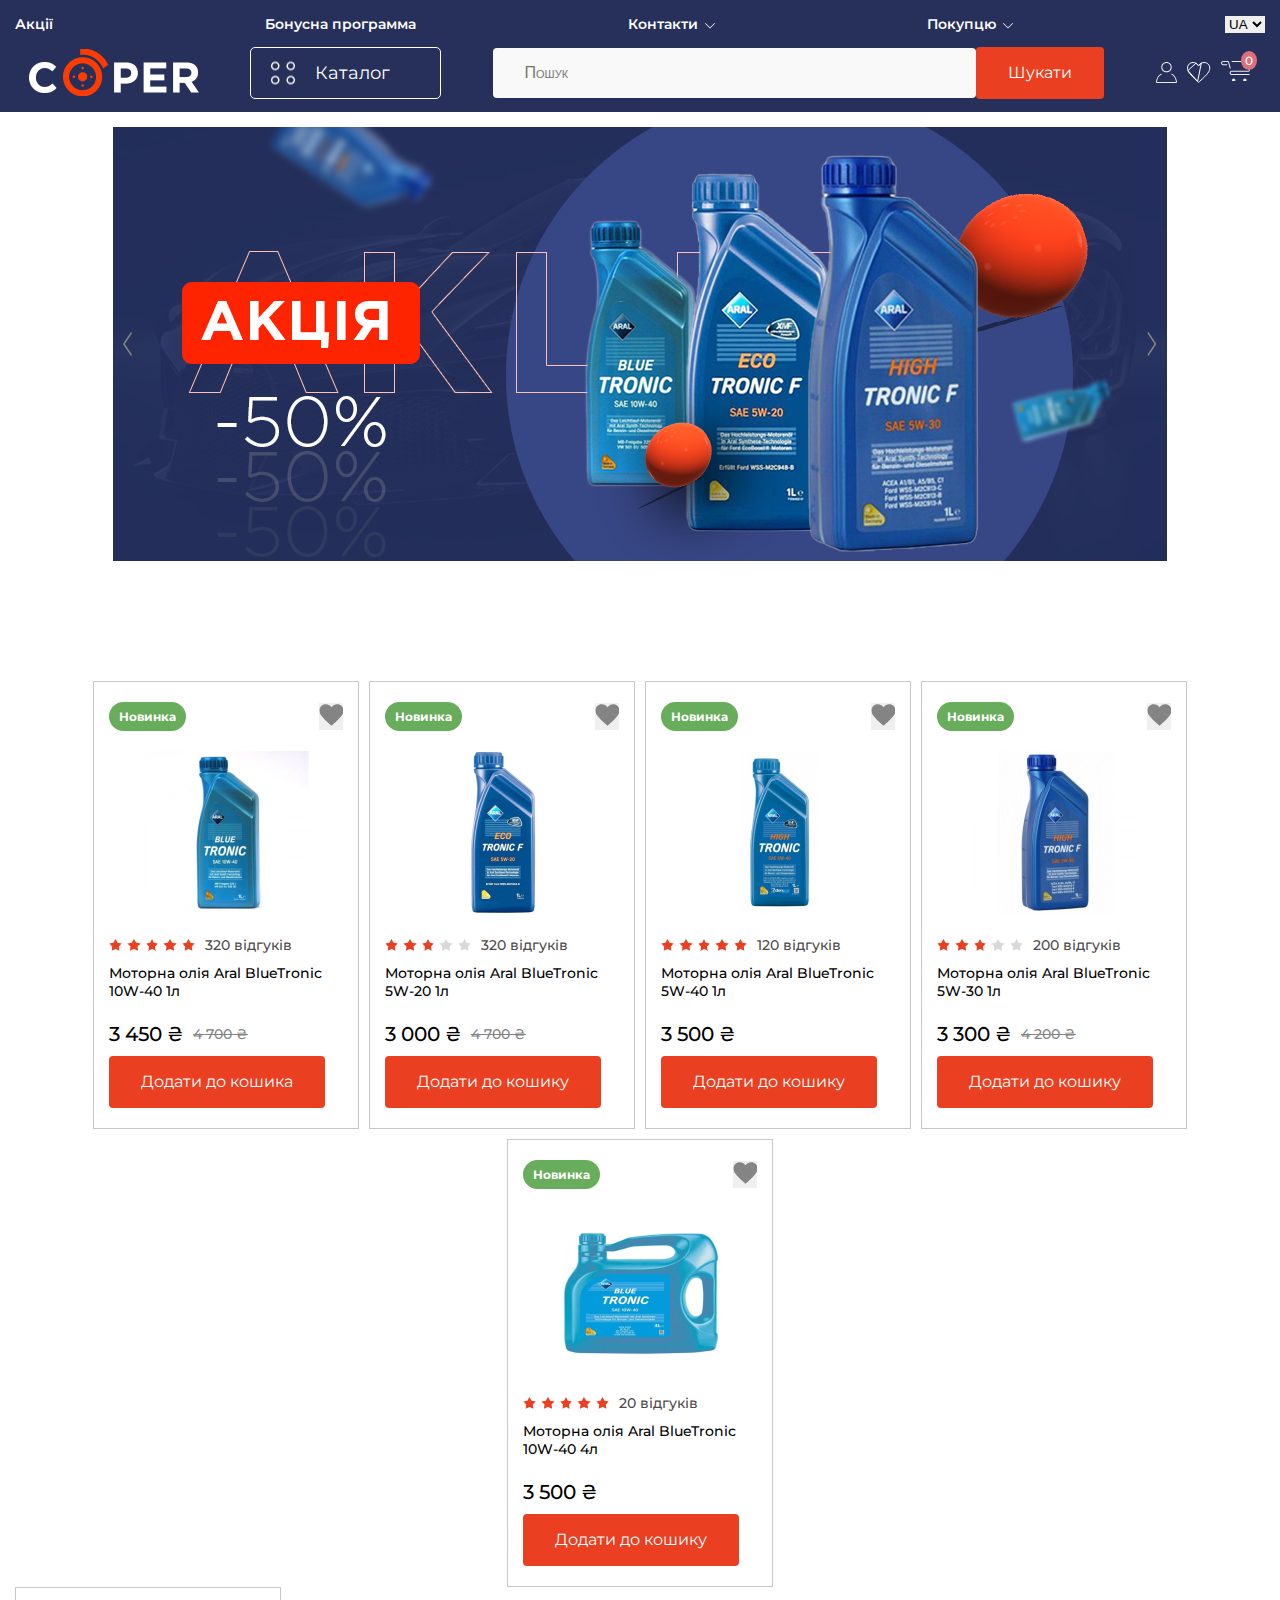
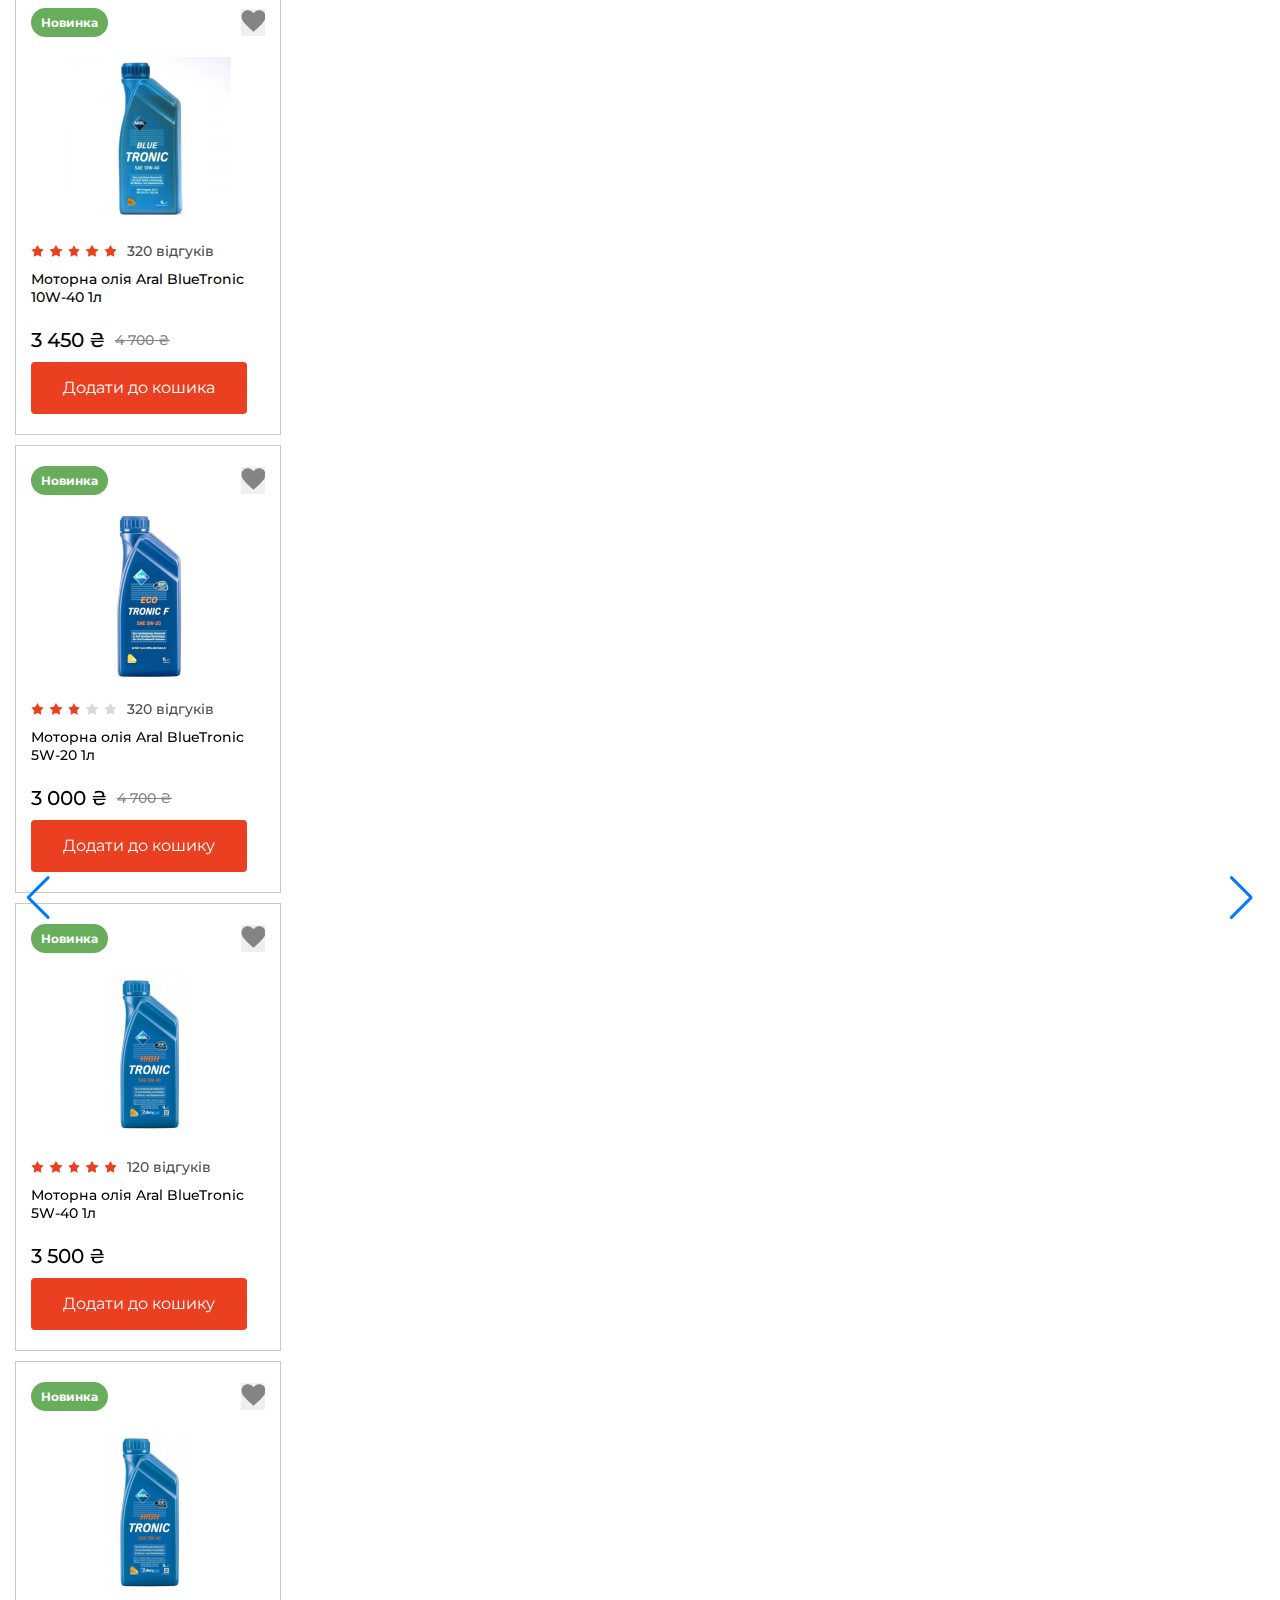
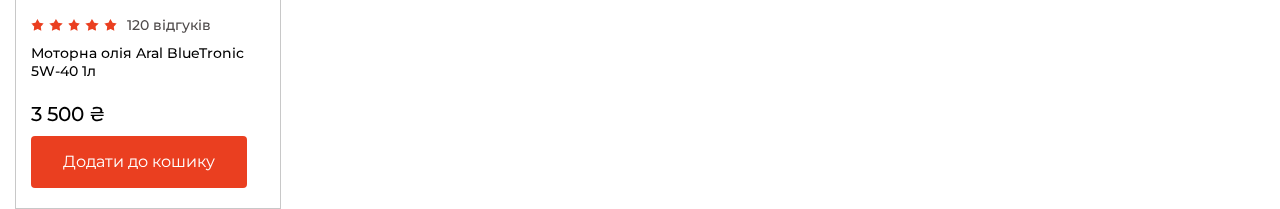
==== index.html @ 73dd70de "adding to LS" ====
<!DOCTYPE html>
<html lang="UA">
<head>
  <meta charset="UTF-8">
  <meta name="viewport" content="width=device-width, initial-scale=1.0">
  <link rel="preconnect" href="https://fonts.googleapis.com">
  <link rel="preconnect" href="https://fonts.gstatic.com" crossorigin>
  <link href="https://fonts.googleapis.com/css2?family=Montserrat:wght@400;500;600;700&display=swap" rel="stylesheet">
  <link rel="stylesheet" href="https://cdn.jsdelivr.net/npm/swiper@10/swiper-bundle.min.css"/>
  <link rel="stylesheet" href="./css/setting.css">
  <link rel="stylesheet" href="./css/style.css">
  <title>COPER</title>
</head>
<body>
  <div class="overlay"></div>
  <header class="header">
    <div class="header__container container">
      <nav class="header__nav nav">
        <ul class="nav__list">
          <li class="nav__item">
            <div class="nav__logo">
              <img src="./img/burger/logo2.png" alt="логотип">
            </div>
          </li>

          <li class="nav__item">
            <div class="nav__user user-nav">
              <img src="./img/burger/Union.svg" alt="иконка человечка">
              <button class="user-nav__login modal-btn" data-path="form-popup">Вхід</button>
              <button class="user-nav__registration modal-btn" data-path="me-popup">Реєстрація</button>
            </div>
          </li>

          <li class="nav__item">
            <a href="#" class="nav__link nav__link--drop">Каталог товарів</a>
            <ul class="nav__list nav__list--dropdown dropdown-list dropdown-submenu">
              <div class="nav__logo">
                <img src="./img/burger/logo2.png" alt="логотип">
              </div>
							<li class="dropdown-list__item mobile-back"><a href="#" class="dropdown-list__link mobile-back__link">Назад</a></li>
							<li class="dropdown-submenu__item">
								<ul class="dropdown-submenu__list">
                  <li class="dropdown-submenu__list-item"><a href="#">Масла і змазки</a></li>
									<li class="dropdown-submenu__list-item"><a href="#">Автокосметика та автохімія</a></li>
									<li class="dropdown-submenu__list-item"><a href="#">Автоелектроніка</a></li>
                  <li class="dropdown-submenu__list-item"><a href="#">Автоаксесуари</a></li>
                  <li class="dropdown-submenu__list-item"><a href="#">Інструменти та обладнання</a></li>
								</ul>
							</li>
						</ul>
          </li>

          <li class="nav__item">
            <a href="#" class="nav__link">Акції</a>
          </li>

          <li class="nav__item">
            <a href="#" class="nav__link">Бонусна программа</a>
          </li>

          <li class="nav__item">
            <a href="#" class="nav__link nav__link--drop">Контакти</a>
            <ul class="nav__list nav__list--dropdown dropdown-list dropdown-submenu">
              <div class="nav__logo">
                <img src="./img/burger/logo2.png" alt="логотип">
              </div>
							<li class="dropdown-list__item mobile-back"><a href="#" class="dropdown-list__link mobile-back__link">Назад</a></li>
							<li class="dropdown-submenu__item">
								<ul class="dropdown-submenu__list">
                  <li class="dropdown-submenu__list-item"><a href="#">( 050 )  316 94 52</a></li>
									<li class="dropdown-submenu__list-item"><a href="#">( 063 )  448 22 97</a></li>
									<li class="dropdown-submenu__list-item"><a href="#">( 097 )  213 21 53</a></li>
									<li class="dropdown-submenu__list-icons dropdown-icon">
                    <ul class="dropdown-icon__list">
                      <li class="dropdown-icon__item">
                        <a href="#" class="dropdown-icon__link"><img src="./img/header/viber.svg" alt="Иконка вайбера"></a>
                      </li>
                      <li class="dropdown-icon__item">
                        <a href="#" class="dropdown-icon__link"><img src="./img/header/telegram.svg" alt="Иконка телеграмма"></a>
                      </li>
                    </ul>
                  </li>
								</ul>
							</li>
						</ul>
          </li>

          <li class="nav__item">
            <a href="#" class="nav__link nav__link--drop">Покупцю</a>
            <ul class="nav__list nav__list--dropdown dropdown-list dropdown-submenu">
              <div class="nav__logo">
                <img src="./img/burger/logo2.png" alt="логотип">
              </div>
							<li class="dropdown-list__item mobile-back"><a href="#" class="dropdown-list__link mobile-back__link">Назад</a></li>
							<li class="dropdown-submenu__item">
								<ul class="dropdown-submenu__list">
									<li class="dropdown-submenu__list-item"><a href="">Доставка</a></li>
									<li class="dropdown-submenu__list-item"><a href="">Оплата</a></li>
									<li class="dropdown-submenu__list-item"><a href="">Гарантії</a></li>
									<li class="dropdown-submenu__list-item"><a href="">Про нас</a></li>
									<li class="dropdown-submenu__list-item"><a href="">Повернення</a></li>
                  <li class="dropdown-submenu__list-item"><a href="">Питання - відповідь</a></li>
								</ul>
							</li>
						</ul>
          </li>

          <div class="header__translation">
            <select class="change-lang">
                <option value="ua" selected>UA</option>
                <option value="ru">RU</option>
            </select>
        </div>
        </ul>
      </nav>

      <div class="header__items">
        <button class="burger" aria-label="Открыть меню">
          <span class="burger__line"></span>
        </button>

        <a href="#" class="header__logo">
          <img class="nav__logo-1" src="./img/header/logo.png" alt="логотип">
              <img class="nav__logo-2" src="./img/header/logo sign 2.png" alt="логотип">
        </a>

        <div class="header__catalog catalog">
          <button class="button--catalog">Каталог</button> 
            <div class="dropdown dropdown--wd">
              <div class="catalog__tabs">
                <ul class="tabs__list">
                  <li class="tabs__item"><button class="tabs__btn tabs__btn--active" data-tabs-path="oils">Масла і змазки</button></li>
                  <li class="tabs__item"><button class="tabs__btn" data-tabs-path="cosmetics">Автокосметика та автохімія</button></li>
                  <li class="tabs__item"><button class="tabs__btn" data-tabs-path="electronics">Автоелектроніка</button></li>
                  <li class="tabs__item"><button class="tabs__btn" data-tabs-path="accessories">Автоаксесуари</button></li>
                  <li class="tabs__item"><button class="tabs__btn" data-tabs-path="tools">Інструменти та обладнання</button></li>
                </ul>
    
                <div class="tabs__content tabs__content--active" data-tabs-target="oils">
                  <ul class="catalog__list">
                    <li class="catalog__item">
                      <a href="#" class="catalog__link">Моторні масла для легкових автомобілів</a>
                    </li>

                    <li class="catalog__item">
                      <a href="#" class="catalog__link">Моторні масла для грузових автомобілів</a>
                    </li>

                    <li class="catalog__item">
                      <a href="#" class="catalog__link">Трансмісійні масла</a>
                    </li>

                    <li class="catalog__item">
                      <a href="#" class="catalog__link">Масла для мототехніки, човнів та садової техніки (67)</a>
                    </li>

                    <li class="catalog__item">
                      <a href="#" class="catalog__link">Гальмівні рідини</a>
                    </li>

                    <li class="catalog__item">
                      <a href="#" class="catalog__link">Антифризи</a>
                    </li>

                    <li class="catalog__item">
                      <a href="#" class="catalog__link">Змазки</a>
                    </li>
                  </ul>
                </div>
      
                <div class="tabs__content" data-tabs-target="cosmetics">
                  <ul class="catalog__list">
                    <li class="catalog__item">
                      <a href="#" class="catalog__link">Автохімія для салона</a>
                    </li>

                    <li class="catalog__item">
                      <a href="#" class="catalog__link">Автохімія для скла</a>
                    </li>

                    <li class="catalog__item">
                      <a href="#" class="catalog__link">Автохімія для ризини та дисків</a>
                    </li>

                    <li class="catalog__item">
                      <a href="#" class="catalog__link">Інвентар для догляду за автомобілем</a>
                    </li>

                    <li class="catalog__item">
                      <a href="#" class="catalog__link">Присадки</a>
                    </li>

                    <li class="catalog__item">
                      <a href="#" class="catalog__link">Герметика, клеї, фіксатори</a>
                    </li>
                  </ul>
                </div>

                <div class="tabs__content" data-tabs-target="electronics">
                  <ul class="catalog__list">
                    <li class="catalog__item">
                      <a href="#" class="catalog__link">Електронні системи</a>
                    </li>

                    <li class="catalog__item">
                      <a href="#" class="catalog__link">Автосвітло</a>
                    </li>

                    <li class="catalog__item">
                      <a href="#" class="catalog__link">Парковочні системи</a>
                    </li>

                    <li class="catalog__item">
                      <a href="#" class="catalog__link">Аудіо та відео для авто</a>
                    </li>

                    <li class="catalog__item">
                      <a href="#" class="catalog__link">Відеореєстратори</a>
                    </li>

                    <li class="catalog__item">
                      <a href="#" class="catalog__link">Автокомпресори та насоси</a>
                    </li>

                    <li class="catalog__item">
                      <a href="#" class="catalog__link">Аккумулятори</a>
                    </li>

                    <li class="catalog__item">
                      <a href="#" class="catalog__link">Автопилесоси</a>
                    </li>
                  </ul>
                </div>

                <div class="tabs__content" data-tabs-target="accessories">
                  <ul class="catalog__list">
                    <li class="catalog__item">
                      <a href="#" class="catalog__link">Автошини</a>
                    </li>

                    <li class="catalog__item">
                      <a href="#" class="catalog__link">Автодиски</a>
                    </li>

                    <li class="catalog__item">
                      <a href="#" class="catalog__link">Двірники кріплення та ризинки</a>
                    </li>

                    <li class="catalog__item">
                      <a href="#" class="catalog__link">Тенти та чохли</a>
                    </li>

                    <li class="catalog__item">
                      <a href="#" class="catalog__link">Мінімийки та аксесуари до мінімийок</a>
                    </li>

                    <li class="catalog__item">
                      <a href="#" class="catalog__link">Ароматизатори</a>
                    </li>

                    <li class="catalog__item">
                      <a href="#" class="catalog__link">Органайзери</a>
                    </li>

                    <li class="catalog__item">
                      <a href="#" class="catalog__link">Техдопомога</a>
                    </li>
                  </ul>
                </div>

                <div class="tabs__content" data-tabs-target="tools">
                  <ul class="catalog__list">
                    <li class="catalog__item">
                      <a href="#" class="catalog__link">Полірувальні машини та аксесуари</a>
                    </li>

                    <li class="catalog__item">
                      <a href="#" class="catalog__link">Автодиски</a>
                    </li>

                    <li class="catalog__item">
                      <a href="#" class="catalog__link">Інструменти</a>
                    </li>

                    <li class="catalog__item">
                      <a href="#" class="catalog__link">Домкрати</a>
                    </li>

                    <li class="catalog__item">
                      <a href="#" class="catalog__link">Шумовіброізоляції</a>
                    </li>

                    <li class="catalog__item">
                      <a href="#" class="catalog__link">Клейкі стрічки</a>
                    </li>

                    <li class="catalog__item">
                      <a href="#" class="catalog__link">Обладнання для СТО</a>
                    </li>
                  </ul>
                </div>
              </div>
            </div>
        </div>

        <form action="#" class="header__form header-form">
          <div class="header-form__item">
            <input type="search" class="header-form__input" placeholder="Пошук">
            <label for="#" class="header-form__label"></label>
          </div>
            <button type="submit" class="header-form__button button--orange">Шукати</button>
        </form>

        <div class="header__icons">
          <div class="header__user">
            <img src="./img/header/user.svg" alt="иконка личного кабинета">
          </div>

          <div class="header__icon liked">
            <div class="liked__icon">
              <img src="./img/header/heart.svg" alt="иконка понравившигося товара">
            </div>
          </div>

          <div class="header__cart cart" tabindex="0">
              <span class="cart__quantity">0</span>
              <button class="card__button modal-btn" data-path="pop-up">
                
              </button>

          </div>

        </div>
      </div>
    </div>
  </header>

  <main class="main">
    <section class="get-started">
      <div class="container">
        <div class="get-started__body">
          <div class="catalog">
            <button class="button--catalog">Каталог</button> 
              <div class="dropdown dropdown--wd">
                <div class="catalog__tabs">
                  <ul class="tabs__list">
                    <li class="tabs__item"><button class="tabs__btn tabs__btn--active" data-tabs-path="oils">Масла і змазки</button></li>
                    <li class="tabs__item"><button class="tabs__btn" data-tabs-path="cosmetics">Автокосметика та автохімія</button></li>
                    <li class="tabs__item"><button class="tabs__btn" data-tabs-path="electronics">Автоелектроніка</button></li>
                    <li class="tabs__item"><button class="tabs__btn" data-tabs-path="accessories">Автоаксесуари</button></li>
                    <li class="tabs__item"><button class="tabs__btn" data-tabs-path="tools">Інструменти та обладнання</button></li>
                  </ul>
      
                  <div class="tabs__content tabs__content--active" data-tabs-target="oils">
                    <ul class="catalog__list">
                      <li class="catalog__item">
                        <a href="#" class="catalog__link">Моторні масла для легкових автомобілів</a>
                      </li>
  
                      <li class="catalog__item">
                        <a href="#" class="catalog__link">Моторні масла для грузових автомобілів</a>
                      </li>
  
                      <li class="catalog__item">
                        <a href="#" class="catalog__link">Трансмісійні масла</a>
                      </li>
  
                      <li class="catalog__item">
                        <a href="#" class="catalog__link">Масла для мототехніки, човнів та садової техніки (67)</a>
                      </li>
  
                      <li class="catalog__item">
                        <a href="#" class="catalog__link">Гальмівні рідини</a>
                      </li>
  
                      <li class="catalog__item">
                        <a href="#" class="catalog__link">Антифризи</a>
                      </li>
  
                      <li class="catalog__item">
                        <a href="#" class="catalog__link">Змазки</a>
                      </li>
                    </ul>
                  </div>
        
                  <div class="tabs__content" data-tabs-target="cosmetics">
                    <ul class="catalog__list">
                      <li class="catalog__item">
                        <a href="#" class="catalog__link">Автохімія для салона</a>
                      </li>
  
                      <li class="catalog__item">
                        <a href="#" class="catalog__link">Автохімія для скла</a>
                      </li>
  
                      <li class="catalog__item">
                        <a href="#" class="catalog__link">Автохімія для ризини та дисків</a>
                      </li>
  
                      <li class="catalog__item">
                        <a href="#" class="catalog__link">Інвентар для догляду за автомобілем</a>
                      </li>
  
                      <li class="catalog__item">
                        <a href="#" class="catalog__link">Присадки</a>
                      </li>
  
                      <li class="catalog__item">
                        <a href="#" class="catalog__link">Герметика, клеї, фіксатори</a>
                      </li>
                    </ul>
                  </div>
  
                  <div class="tabs__content" data-tabs-target="electronics">
                    <ul class="catalog__list">
                      <li class="catalog__item">
                        <a href="#" class="catalog__link">Електронні системи</a>
                      </li>
  
                      <li class="catalog__item">
                        <a href="#" class="catalog__link">Автосвітло</a>
                      </li>
  
                      <li class="catalog__item">
                        <a href="#" class="catalog__link">Парковочні системи</a>
                      </li>
  
                      <li class="catalog__item">
                        <a href="#" class="catalog__link">Аудіо та відео для авто</a>
                      </li>
  
                      <li class="catalog__item">
                        <a href="#" class="catalog__link">Відеореєстратори</a>
                      </li>
  
                      <li class="catalog__item">
                        <a href="#" class="catalog__link">Автокомпресори та насоси</a>
                      </li>
  
                      <li class="catalog__item">
                        <a href="#" class="catalog__link">Аккумулятори</a>
                      </li>
  
                      <li class="catalog__item">
                        <a href="#" class="catalog__link">Автопилесоси</a>
                      </li>
                    </ul>
                  </div>
  
                  <div class="tabs__content" data-tabs-target="accessories">
                    <ul class="catalog__list">
                      <li class="catalog__item">
                        <a href="#" class="catalog__link">Автошини</a>
                      </li>
  
                      <li class="catalog__item">
                        <a href="#" class="catalog__link">Автодиски</a>
                      </li>
  
                      <li class="catalog__item">
                        <a href="#" class="catalog__link">Двірники кріплення та ризинки</a>
                      </li>
  
                      <li class="catalog__item">
                        <a href="#" class="catalog__link">Тенти та чохли</a>
                      </li>
  
                      <li class="catalog__item">
                        <a href="#" class="catalog__link">Мінімийки та аксесуари до мінімийок</a>
                      </li>
  
                      <li class="catalog__item">
                        <a href="#" class="catalog__link">Ароматизатори</a>
                      </li>
  
                      <li class="catalog__item">
                        <a href="#" class="catalog__link">Органайзери</a>
                      </li>
  
                      <li class="catalog__item">
                        <a href="#" class="catalog__link">Техдопомога</a>
                      </li>
                    </ul>
                  </div>
  
                  <div class="tabs__content" data-tabs-target="tools">
                    <ul class="catalog__list">
                      <li class="catalog__item">
                        <a href="#" class="catalog__link">Полірувальні машини та аксесуари</a>
                      </li>
  
                      <li class="catalog__item">
                        <a href="#" class="catalog__link">Автодиски</a>
                      </li>
  
                      <li class="catalog__item">
                        <a href="#" class="catalog__link">Інструменти</a>
                      </li>
  
                      <li class="catalog__item">
                        <a href="#" class="catalog__link">Домкрати</a>
                      </li>
  
                      <li class="catalog__item">
                        <a href="#" class="catalog__link">Шумовіброізоляції</a>
                      </li>
  
                      <li class="catalog__item">
                        <a href="#" class="catalog__link">Клейкі стрічки</a>
                      </li>
  
                      <li class="catalog__item">
                        <a href="#" class="catalog__link">Обладнання для СТО</a>
                      </li>
                    </ul>
                  </div>
                </div>
              </div>
          </div>

          <div class="get-started__image">
            <img src="./img/get-started/Frame 73.png" alt="акційна картинка з оліями">
          </div>
        </div>
      </div>
    </section>

    <section class="products">
      <div class="container">
        <ul class="products-list">
					<li class="products-list__item">
						<article class="product">
              <div class="product__row">
                <div class="product__stiker product__stiker--green">Новинка</div>
                <button class="product__liked">
                  <svg class="liked-svg" width="24" height="24" viewBox="0 0 20 18" fill="#848484" xmlns="http://www.w3.org/2000/svg">
                    <path id="heart" d="M9.25271 16.952L10.4056 18L11.5584 16.952C13.3051 15.3799 14.7462 14.0262 15.8815 12.8908C17.0169 11.7555 17.9165 10.7465 18.5802 9.8641C19.244 8.98236 19.7069 8.17886 19.9689 7.45362C20.2309 6.72908 20.3619 5.99127 20.3619 5.24017C20.3619 3.75546 19.8595 2.51074 18.8548 1.50603C17.8508 0.502008 16.6064 0 15.1217 0C14.2134 0 13.3488 0.213799 12.5278 0.641397C11.7069 1.06969 10.9994 1.68559 10.4056 2.48908C9.81166 1.68559 9.10424 1.06969 8.28328 0.641397C7.46232 0.213799 6.59769 0 5.68939 0C4.20468 0 2.96031 0.502008 1.95629 1.50603C0.951577 2.51074 0.449219 3.75546 0.449219 5.24017C0.449219 5.99127 0.580223 6.72908 0.842232 7.45362C1.10424 8.17886 1.56712 8.98236 2.23088 9.8641C2.89463 10.7465 3.7942 11.7555 4.92957 12.8908C6.06494 14.0262 7.50599 15.3799 9.25271 16.952Z" fill=""/>
                  </svg>
                </button>
              </div>
							<div class="product__image">
								<img src="./img/product/product.png" alt="">
							</div>
              <div class="product__props">
								<span class="product__rating">
									<img src="./img/liked/star_rating.png" alt="">
								</span>
								<span class="product__testimonials">320 відгуків</span>
							</div>
							<h3 class="product__title">
								<a href="#">Моторна олія Aral BlueTronic 10W-40 1л</a>
							</h3>
							<div class="product__price product-price">
								<span class="product-price__current product-price__current--red">3 450 ₴</span>
								<span class="product-price__old">4 700 ₴</span>
							</div>
							<button class="product__btn button--orange">Додати до кошика</button>
						</article>
					</li>

					<li class="products-list__item">
						<article class="product">
              <div class="product__row">
                <div class="product__stiker product__stiker--green">Новинка</div>
                <button class="product__liked">
                  <svg class="liked-svg" width="24" height="24" viewBox="0 0 20 18" fill="#848484" xmlns="http://www.w3.org/2000/svg">
                    <path id="heart" d="M9.25271 16.952L10.4056 18L11.5584 16.952C13.3051 15.3799 14.7462 14.0262 15.8815 12.8908C17.0169 11.7555 17.9165 10.7465 18.5802 9.8641C19.244 8.98236 19.7069 8.17886 19.9689 7.45362C20.2309 6.72908 20.3619 5.99127 20.3619 5.24017C20.3619 3.75546 19.8595 2.51074 18.8548 1.50603C17.8508 0.502008 16.6064 0 15.1217 0C14.2134 0 13.3488 0.213799 12.5278 0.641397C11.7069 1.06969 10.9994 1.68559 10.4056 2.48908C9.81166 1.68559 9.10424 1.06969 8.28328 0.641397C7.46232 0.213799 6.59769 0 5.68939 0C4.20468 0 2.96031 0.502008 1.95629 1.50603C0.951577 2.51074 0.449219 3.75546 0.449219 5.24017C0.449219 5.99127 0.580223 6.72908 0.842232 7.45362C1.10424 8.17886 1.56712 8.98236 2.23088 9.8641C2.89463 10.7465 3.7942 11.7555 4.92957 12.8908C6.06494 14.0262 7.50599 15.3799 9.25271 16.952Z" fill=""/>
                  </svg>
                </button>
              </div>
							<div class="product__image">
								<img src="./img/product/product2.png" alt="">
							</div>
              <div class="product__props">
								<span class="product__rating">
									<img src="./img/liked/star_rating2.png" alt="">
								</span>
								<span class="product__testimonials">320 відгуків</span>
							</div>
							<h3 class="product__title">
								<a href="#">Моторна олія Aral BlueTronic 5W-20 1л</a>
							</h3>
							<div class="product__price product-price">
								<span class="product-price__current product-price__current--red">3 000 ₴</span>
								<span class="product-price__old">4 700 ₴</span>
							</div>
							<button class="product__btn button--orange">Додати до кошику</button>
						</article>
					</li>

					<li class="products-list__item">
						<article class="product">
              <div class="product__row">
                <div class="product__stiker product__stiker--green">Новинка</div>
                <button class="product__liked">
                  <svg class="liked-svg" width="24" height="24" viewBox="0 0 20 18" fill="#848484" xmlns="http://www.w3.org/2000/svg">
                    <path id="heart" d="M9.25271 16.952L10.4056 18L11.5584 16.952C13.3051 15.3799 14.7462 14.0262 15.8815 12.8908C17.0169 11.7555 17.9165 10.7465 18.5802 9.8641C19.244 8.98236 19.7069 8.17886 19.9689 7.45362C20.2309 6.72908 20.3619 5.99127 20.3619 5.24017C20.3619 3.75546 19.8595 2.51074 18.8548 1.50603C17.8508 0.502008 16.6064 0 15.1217 0C14.2134 0 13.3488 0.213799 12.5278 0.641397C11.7069 1.06969 10.9994 1.68559 10.4056 2.48908C9.81166 1.68559 9.10424 1.06969 8.28328 0.641397C7.46232 0.213799 6.59769 0 5.68939 0C4.20468 0 2.96031 0.502008 1.95629 1.50603C0.951577 2.51074 0.449219 3.75546 0.449219 5.24017C0.449219 5.99127 0.580223 6.72908 0.842232 7.45362C1.10424 8.17886 1.56712 8.98236 2.23088 9.8641C2.89463 10.7465 3.7942 11.7555 4.92957 12.8908C6.06494 14.0262 7.50599 15.3799 9.25271 16.952Z" fill=""/>
                  </svg>
                </button>
              </div>
							<div class="product__image">
								<img src="./img/product/product3.png" alt="">
							</div>
              <div class="product__props">
								<span class="product__rating">
									<img src="./img/liked/star_rating.png" alt="">
								</span>
								<span class="product__testimonials">120 відгуків</span>
							</div>
							<h3 class="product__title">
								<a href="#">Моторна олія Aral BlueTronic 5W-40 1л</a>
							</h3>
							<div class="product__price product-price">
								<span class="product-price__current product-price__current--red">3 500 ₴</span>
							</div>
							<button class="product__btn button--orange">Додати до кошику</button>
						</article>
					</li>
          
					<li class="products-list__item">
						<article class="product">
              <div class="product__row">
                <div class="product__stiker product__stiker--green">Новинка</div>
                <button class="product__liked">
                  <svg class="liked-svg" width="24" height="24" viewBox="0 0 20 18" fill="#848484" xmlns="http://www.w3.org/2000/svg">
                    <path id="heart" d="M9.25271 16.952L10.4056 18L11.5584 16.952C13.3051 15.3799 14.7462 14.0262 15.8815 12.8908C17.0169 11.7555 17.9165 10.7465 18.5802 9.8641C19.244 8.98236 19.7069 8.17886 19.9689 7.45362C20.2309 6.72908 20.3619 5.99127 20.3619 5.24017C20.3619 3.75546 19.8595 2.51074 18.8548 1.50603C17.8508 0.502008 16.6064 0 15.1217 0C14.2134 0 13.3488 0.213799 12.5278 0.641397C11.7069 1.06969 10.9994 1.68559 10.4056 2.48908C9.81166 1.68559 9.10424 1.06969 8.28328 0.641397C7.46232 0.213799 6.59769 0 5.68939 0C4.20468 0 2.96031 0.502008 1.95629 1.50603C0.951577 2.51074 0.449219 3.75546 0.449219 5.24017C0.449219 5.99127 0.580223 6.72908 0.842232 7.45362C1.10424 8.17886 1.56712 8.98236 2.23088 9.8641C2.89463 10.7465 3.7942 11.7555 4.92957 12.8908C6.06494 14.0262 7.50599 15.3799 9.25271 16.952Z" fill=""/>
                  </svg>
                </button>
              </div>
							<div class="product__image">
								<img src="./img/product/product4.png" alt="">
							</div>
              <div class="product__props">
								<span class="product__rating">
									<img src="./img/liked/star_rating2.png" alt="">
								</span>
								<span class="product__testimonials">200 відгуків</span>
							</div>
							<h3 class="product__title">
								<a href="#">Моторна олія Aral BlueTronic 5W-30 1л</a>
							</h3>
							<div class="product__price product-price">
								<span class="product-price__current product-price__current--red">3 300 ₴</span>
								<span class="product-price__old">4 200 ₴</span>
							</div>
							<button class="product__btn button--orange">Додати до кошику</button>
						</article>
					</li>

            <li class="products-list__item">
						<article class="product">
              <div class="product__row">
                <div class="product__stiker product__stiker--green">Новинка</div>
                <button class="product__liked">
                  <svg class="liked-svg" width="24" height="24" viewBox="0 0 20 18" fill="#848484" xmlns="http://www.w3.org/2000/svg">
                    <path id="heart" d="M9.25271 16.952L10.4056 18L11.5584 16.952C13.3051 15.3799 14.7462 14.0262 15.8815 12.8908C17.0169 11.7555 17.9165 10.7465 18.5802 9.8641C19.244 8.98236 19.7069 8.17886 19.9689 7.45362C20.2309 6.72908 20.3619 5.99127 20.3619 5.24017C20.3619 3.75546 19.8595 2.51074 18.8548 1.50603C17.8508 0.502008 16.6064 0 15.1217 0C14.2134 0 13.3488 0.213799 12.5278 0.641397C11.7069 1.06969 10.9994 1.68559 10.4056 2.48908C9.81166 1.68559 9.10424 1.06969 8.28328 0.641397C7.46232 0.213799 6.59769 0 5.68939 0C4.20468 0 2.96031 0.502008 1.95629 1.50603C0.951577 2.51074 0.449219 3.75546 0.449219 5.24017C0.449219 5.99127 0.580223 6.72908 0.842232 7.45362C1.10424 8.17886 1.56712 8.98236 2.23088 9.8641C2.89463 10.7465 3.7942 11.7555 4.92957 12.8908C6.06494 14.0262 7.50599 15.3799 9.25271 16.952Z" fill=""/>
                  </svg>
                </button>
              </div>
							<div class="product__image">
								<img src="./img/product/product5.png" alt="">
							</div>
              <div class="product__props">
								<span class="product__rating">
									<img src="./img/liked/star_rating.png" alt="">
								</span>
								<span class="product__testimonials">20 відгуків</span>
							</div>
							<h3 class="product__title">
								<a href="#">Моторна олія Aral BlueTronic 10W-40 4л</a>
							</h3>
							<div class="product__price product-price">
								<span class="product-price__current product-price__current--red">3 500 ₴</span>
							</div>
							<button class="product__btn button--orange">Додати до кошику</button>
						</article>
					</li>
				</ul>

        <div class="swiper">   
          <div class="swiper-wrapper products-list">
            <div class="swiper-slide products-list__item">
              <article class="product">
                <div class="product__row">
                  <div class="product__stiker product__stiker--green">Новинка</div>
                  <button class="product__liked">
                    <svg class="liked-svg" width="24" height="24" viewBox="0 0 20 18" fill="#848484" xmlns="http://www.w3.org/2000/svg">
                      <path id="heart" d="M9.25271 16.952L10.4056 18L11.5584 16.952C13.3051 15.3799 14.7462 14.0262 15.8815 12.8908C17.0169 11.7555 17.9165 10.7465 18.5802 9.8641C19.244 8.98236 19.7069 8.17886 19.9689 7.45362C20.2309 6.72908 20.3619 5.99127 20.3619 5.24017C20.3619 3.75546 19.8595 2.51074 18.8548 1.50603C17.8508 0.502008 16.6064 0 15.1217 0C14.2134 0 13.3488 0.213799 12.5278 0.641397C11.7069 1.06969 10.9994 1.68559 10.4056 2.48908C9.81166 1.68559 9.10424 1.06969 8.28328 0.641397C7.46232 0.213799 6.59769 0 5.68939 0C4.20468 0 2.96031 0.502008 1.95629 1.50603C0.951577 2.51074 0.449219 3.75546 0.449219 5.24017C0.449219 5.99127 0.580223 6.72908 0.842232 7.45362C1.10424 8.17886 1.56712 8.98236 2.23088 9.8641C2.89463 10.7465 3.7942 11.7555 4.92957 12.8908C6.06494 14.0262 7.50599 15.3799 9.25271 16.952Z" fill=""/>
                    </svg>
                  </button>
                </div>
                <div class="product__image">
                  <img src="./img/product/product.png" alt="">
                </div>
                <div class="product__props">
                  <span class="product__rating">
                    <img src="./img/liked/star_rating.png" alt="">
                  </span>
                  <span class="product__testimonials">320 відгуків</span>
                </div>
                <h3 class="product__title">
                  <a href="#">Моторна олія Aral BlueTronic 10W-40 1л</a>
                </h3>
                <div class="product__price product-price">
                  <span class="product-price__current product-price__current--red">3 450 ₴</span>
                  <span class="product-price__old">4 700 ₴</span>
                </div>
                <button class="product__btn button--orange">Додати до кошика</button>
              </article>
            </div>

            <div class="swiper-slide products-list__item">
              <article class="product">
                <div class="product__row">
                  <div class="product__stiker product__stiker--green">Новинка</div>
                  <button class="product__liked">
                    <svg class="liked-svg" width="24" height="24" viewBox="0 0 20 18" fill="#848484" xmlns="http://www.w3.org/2000/svg">
                      <path id="heart" d="M9.25271 16.952L10.4056 18L11.5584 16.952C13.3051 15.3799 14.7462 14.0262 15.8815 12.8908C17.0169 11.7555 17.9165 10.7465 18.5802 9.8641C19.244 8.98236 19.7069 8.17886 19.9689 7.45362C20.2309 6.72908 20.3619 5.99127 20.3619 5.24017C20.3619 3.75546 19.8595 2.51074 18.8548 1.50603C17.8508 0.502008 16.6064 0 15.1217 0C14.2134 0 13.3488 0.213799 12.5278 0.641397C11.7069 1.06969 10.9994 1.68559 10.4056 2.48908C9.81166 1.68559 9.10424 1.06969 8.28328 0.641397C7.46232 0.213799 6.59769 0 5.68939 0C4.20468 0 2.96031 0.502008 1.95629 1.50603C0.951577 2.51074 0.449219 3.75546 0.449219 5.24017C0.449219 5.99127 0.580223 6.72908 0.842232 7.45362C1.10424 8.17886 1.56712 8.98236 2.23088 9.8641C2.89463 10.7465 3.7942 11.7555 4.92957 12.8908C6.06494 14.0262 7.50599 15.3799 9.25271 16.952Z" fill=""/>
                    </svg>
                  </button>
                </div>
                <div class="product__image">
                  <img src="./img/product/product2.png" alt="">
                </div>
                <div class="product__props">
                  <span class="product__rating">
                    <img src="./img/liked/star_rating2.png" alt="">
                  </span>
                  <span class="product__testimonials">320 відгуків</span>
                </div>
                <h3 class="product__title">
                  <a href="#">Моторна олія Aral BlueTronic 5W-20 1л</a>
                </h3>
                <div class="product__price product-price">
                  <span class="product-price__current product-price__current--red">3 000 ₴</span>
                  <span class="product-price__old">4 700 ₴</span>
                </div>
                <button class="product__btn button--orange">Додати до кошику</button>
              </article>
            </div>

            <div class="swiper-slide products-list__item">
              <article class="product">
                <div class="product__row">
                  <div class="product__stiker product__stiker--green">Новинка</div>
                  <button class="product__liked">
                    <svg class="liked-svg" width="24" height="24" viewBox="0 0 20 18" fill="#848484" xmlns="http://www.w3.org/2000/svg">
                      <path id="heart" d="M9.25271 16.952L10.4056 18L11.5584 16.952C13.3051 15.3799 14.7462 14.0262 15.8815 12.8908C17.0169 11.7555 17.9165 10.7465 18.5802 9.8641C19.244 8.98236 19.7069 8.17886 19.9689 7.45362C20.2309 6.72908 20.3619 5.99127 20.3619 5.24017C20.3619 3.75546 19.8595 2.51074 18.8548 1.50603C17.8508 0.502008 16.6064 0 15.1217 0C14.2134 0 13.3488 0.213799 12.5278 0.641397C11.7069 1.06969 10.9994 1.68559 10.4056 2.48908C9.81166 1.68559 9.10424 1.06969 8.28328 0.641397C7.46232 0.213799 6.59769 0 5.68939 0C4.20468 0 2.96031 0.502008 1.95629 1.50603C0.951577 2.51074 0.449219 3.75546 0.449219 5.24017C0.449219 5.99127 0.580223 6.72908 0.842232 7.45362C1.10424 8.17886 1.56712 8.98236 2.23088 9.8641C2.89463 10.7465 3.7942 11.7555 4.92957 12.8908C6.06494 14.0262 7.50599 15.3799 9.25271 16.952Z" fill=""/>
                    </svg>
                  </button>
                </div>
                <div class="product__image">
                  <img src="./img/product/product3.png" alt="">
                </div>
                <div class="product__props">
                  <span class="product__rating">
                    <img src="./img/liked/star_rating.png" alt="">
                  </span>
                  <span class="product__testimonials">120 відгуків</span>
                </div>
                <h3 class="product__title">
                  <a href="#">Моторна олія Aral BlueTronic 5W-40 1л</a>
                </h3>
                <div class="product__price product-price">
                  <span class="product-price__current product-price__current--red">3 500 ₴</span>
                </div>
                <button class="product__btn button--orange">Додати до кошику</button>
              </article>
            </div>

            <div class="swiper-slide products-list__item">
              <article class="product">
                <div class="product__row">
                  <div class="product__stiker product__stiker--green">Новинка</div>
                  <button class="product__liked">
                    <svg class="liked-svg" width="24" height="24" viewBox="0 0 20 18" fill="#848484" xmlns="http://www.w3.org/2000/svg">
                      <path id="heart" d="M9.25271 16.952L10.4056 18L11.5584 16.952C13.3051 15.3799 14.7462 14.0262 15.8815 12.8908C17.0169 11.7555 17.9165 10.7465 18.5802 9.8641C19.244 8.98236 19.7069 8.17886 19.9689 7.45362C20.2309 6.72908 20.3619 5.99127 20.3619 5.24017C20.3619 3.75546 19.8595 2.51074 18.8548 1.50603C17.8508 0.502008 16.6064 0 15.1217 0C14.2134 0 13.3488 0.213799 12.5278 0.641397C11.7069 1.06969 10.9994 1.68559 10.4056 2.48908C9.81166 1.68559 9.10424 1.06969 8.28328 0.641397C7.46232 0.213799 6.59769 0 5.68939 0C4.20468 0 2.96031 0.502008 1.95629 1.50603C0.951577 2.51074 0.449219 3.75546 0.449219 5.24017C0.449219 5.99127 0.580223 6.72908 0.842232 7.45362C1.10424 8.17886 1.56712 8.98236 2.23088 9.8641C2.89463 10.7465 3.7942 11.7555 4.92957 12.8908C6.06494 14.0262 7.50599 15.3799 9.25271 16.952Z" fill=""/>
                    </svg>
                  </button>
                </div>
                <div class="product__image">
                  <img src="./img/product/product3.png" alt="">
                </div>
                <div class="product__props">
                  <span class="product__rating">
                    <img src="./img/liked/star_rating.png" alt="">
                  </span>
                  <span class="product__testimonials">120 відгуків</span>
                </div>
                <h3 class="product__title">
                  <a href="#">Моторна олія Aral BlueTronic 5W-40 1л</a>
                </h3>
                <div class="product__price product-price">
                  <span class="product-price__current product-price__current--red">3 500 ₴</span>
                </div>
                <button class="product__btn button--orange">Додати до кошику</button>
              </article>
            </div>
          </div>

          <div class="swiper-pagination"></div>

          <div class="products-list__arrow swiper-button-prev"></div>
          <div class="products-list__arrow swiper-button-next"></div>
        </div>
      </div>
    </section>

  </main>

  <footer class="footer">

  </footer>

  <div class="modals">
		<div class="modal-overlay">
			<div class="modal modal--1" data-target="form-popup">
				<div class="modal__body">
          <div class="modal__item">
            <h2 class="modal__title">Вхід</h2>
            <button class="modal__button button-off"></button>
          </div>

          <form action="#" class="modal__form form-modal" id="form" name="form">
            <div class="form-modal__items">
              <div class="form-modal__item">
                <h3 class="form-modal__title">Електронна адреса</h3>

                <input class="form-modal__input" type="email" placeholder="Ваш email" id="email" name="email" data-reg="^[-\w.]+@([A-z0-9][-A-z0-9]+\.)+[A-z]{2,4}$">
                <label class="form-modal__label" for="#"></label>
              </div>

              <div class="form-modal__item">
                <h3 class="form-modal__title">Пароль</h3>

                <input class="form-modal__input" type="password" placeholder="Ваш пароль">
                <label class="form-modal__label" for="#"></label>
              </div>

              <div class="form-modal__buttons">
                <button class="button--orange button" type="submit" id="button" name="button">Увійти</button>
                <button class="form-modal__button modal-btn" data-path="me-popup">Зареєструватись</button>
              </div>
            </div>
          </form>
        </div>
			</div>
			<div class="modal modal--2" data-target="me-popup">
				<div class="modal__body">
          <div class="modal__item">
            <h2 class="modal__title">Реєстрація</h2>
            <button class="modal__button button-off"></button>
          </div>

          <form action="#" class="modal__form form-modal" id="form" name="form">
            <div class="form-modal__items">
              <div class="form-modal__item">
                <h3 class="form-modal__title">Ваше імя та Прізвище</h3>

                <input class="form-modal__input" type="text" placeholder="Ім'я та Прізвище" id="name" name="name" data-reg="^[а-яА-ЯёЁa-zA-Z]+ [а-яА-ЯёЁa-zA-Z]+ ?[а-яА-ЯёЁa-zA-Z]+$">
                <label class="form-modal__label" for="#"></label>
              </div>

              <div class="form-modal__item">
                <h3 class="form-modal__title">Електронна адреса</h3>

                <input class="form-modal__input" placeholder="Ваш email" id="email" name="email" data-reg="^[-\w.]+@([A-z0-9][-A-z0-9]+\.)+[A-z]{2,4}$">
                <label class="form-modal__label" for="#"></label>
              </div>

              <div class="form-modal__item">
                <h3 class="form-modal__title">Пароль</h3>

                <input class="form-modal__input" type="password" placeholder="Ваш пароль">
                <label class="form-modal__label" for="#"></label>
              </div>

              <div class="form-modal__buttons">
                <button class="button--orange button" type="submit" id="button" name="button">Підтвердити</button>
                <button class="form-modal__button modal-btn" data-path="form-popup">Увійти</button>
              </div>
            </div>
          </form>
        </div>
			</div>

      <div class="modal modal--3 order-modal card-modal" data-target="pop-up">
        <div class="card-modal__body">
          <div class="card-modal__row">
            <h2 class="card-modal__title">Корзина</h2>
            <button class="modal__button button-off"></button>
          </div>

          <div class="card__content">
            <div class="cart-content__empty">У кошику немає товарів</div>
            <ul class="cart-content__list">

						</ul>

            <div class="cart-content__bottom">
              <button class="cart-content__button button-off">Продовжити покупки</button>

							<div class="card-content__group">
                <div class="cart-content__fullprice">
                  <span class="fullprice">0 ₴</span>
                </div>
                <a href="#" class="cart-content__link button--orange">Оформити замовлення</a>
              </div>
						</div>            
          </div>

          <div class="products">
            <h2 class="products__title">Рекомендуємо також :</h2>
            <ul class="products-list">
              <li class="products-list__item">
                <article class="product">
                  <div class="product__row">
                    <div class="product__stiker product__stiker--green">Новинка</div>
                    <button class="product__liked">
                      <svg class="liked-svg" width="24" height="24" viewBox="0 0 20 18" fill="#848484" xmlns="http://www.w3.org/2000/svg">
                        <path id="heart" d="M9.25271 16.952L10.4056 18L11.5584 16.952C13.3051 15.3799 14.7462 14.0262 15.8815 12.8908C17.0169 11.7555 17.9165 10.7465 18.5802 9.8641C19.244 8.98236 19.7069 8.17886 19.9689 7.45362C20.2309 6.72908 20.3619 5.99127 20.3619 5.24017C20.3619 3.75546 19.8595 2.51074 18.8548 1.50603C17.8508 0.502008 16.6064 0 15.1217 0C14.2134 0 13.3488 0.213799 12.5278 0.641397C11.7069 1.06969 10.9994 1.68559 10.4056 2.48908C9.81166 1.68559 9.10424 1.06969 8.28328 0.641397C7.46232 0.213799 6.59769 0 5.68939 0C4.20468 0 2.96031 0.502008 1.95629 1.50603C0.951577 2.51074 0.449219 3.75546 0.449219 5.24017C0.449219 5.99127 0.580223 6.72908 0.842232 7.45362C1.10424 8.17886 1.56712 8.98236 2.23088 9.8641C2.89463 10.7465 3.7942 11.7555 4.92957 12.8908C6.06494 14.0262 7.50599 15.3799 9.25271 16.952Z" fill=""/>
                      </svg>
                    </button>
                  </div>
                  <div class="product__image">
                    <img src="./img/product/product.png" alt="">
                  </div>
                  <div class="product__props">
                    <span class="product__rating">
                      <img src="./img/liked/star_rating.png" alt="">
                    </span>
                    <span class="product__testimonials">320 відгуків</span>
                  </div>
                  <h3 class="product__title">
                    <a href="#">Моторна олія Aral BlueTronic 10W-40 1л</a>
                  </h3>
                  <div class="product__price product-price">
                    <span class="product-price__current product-price__current--red">3 450 ₴</span>
                    <span class="product-price__old">4 700 ₴</span>
                  </div>
                  <button class="product__btn button--orange">Додати до кошика</button>
                </article>
              </li>
    
              <li class="products-list__item">
                <article class="product">
                  <div class="product__row">
                    <div class="product__stiker product__stiker--green">Новинка</div>
                    <button class="product__liked">
                      <svg class="liked-svg" width="24" height="24" viewBox="0 0 20 18" fill="#848484" xmlns="http://www.w3.org/2000/svg">
                        <path id="heart" d="M9.25271 16.952L10.4056 18L11.5584 16.952C13.3051 15.3799 14.7462 14.0262 15.8815 12.8908C17.0169 11.7555 17.9165 10.7465 18.5802 9.8641C19.244 8.98236 19.7069 8.17886 19.9689 7.45362C20.2309 6.72908 20.3619 5.99127 20.3619 5.24017C20.3619 3.75546 19.8595 2.51074 18.8548 1.50603C17.8508 0.502008 16.6064 0 15.1217 0C14.2134 0 13.3488 0.213799 12.5278 0.641397C11.7069 1.06969 10.9994 1.68559 10.4056 2.48908C9.81166 1.68559 9.10424 1.06969 8.28328 0.641397C7.46232 0.213799 6.59769 0 5.68939 0C4.20468 0 2.96031 0.502008 1.95629 1.50603C0.951577 2.51074 0.449219 3.75546 0.449219 5.24017C0.449219 5.99127 0.580223 6.72908 0.842232 7.45362C1.10424 8.17886 1.56712 8.98236 2.23088 9.8641C2.89463 10.7465 3.7942 11.7555 4.92957 12.8908C6.06494 14.0262 7.50599 15.3799 9.25271 16.952Z" fill=""/>
                      </svg>
                    </button>
                  </div>
                  <div class="product__image">
                    <img src="./img/product/product2.png" alt="">
                  </div>
                  <div class="product__props">
                    <span class="product__rating">
                      <img src="./img/liked/star_rating2.png" alt="">
                    </span>
                    <span class="product__testimonials">320 відгуків</span>
                  </div>
                  <h3 class="product__title">
                    <a href="#">Моторна олія Aral BlueTronic 5W-20 1л</a>
                  </h3>
                  <div class="product__price product-price">
                    <span class="product-price__current product-price__current--red">3 000 ₴</span>
                    <span class="product-price__old">4 700 ₴</span>
                  </div>
                  <button class="product__btn button--orange">Додати до кошику</button>
                </article>
              </li>
    
              <li class="products-list__item">
                <article class="product">
                  <div class="product__row">
                    <div class="product__stiker product__stiker--green">Новинка</div>
                    <button class="product__liked">
                      <svg class="liked-svg" width="24" height="24" viewBox="0 0 20 18" fill="#848484" xmlns="http://www.w3.org/2000/svg">
                        <path id="heart" d="M9.25271 16.952L10.4056 18L11.5584 16.952C13.3051 15.3799 14.7462 14.0262 15.8815 12.8908C17.0169 11.7555 17.9165 10.7465 18.5802 9.8641C19.244 8.98236 19.7069 8.17886 19.9689 7.45362C20.2309 6.72908 20.3619 5.99127 20.3619 5.24017C20.3619 3.75546 19.8595 2.51074 18.8548 1.50603C17.8508 0.502008 16.6064 0 15.1217 0C14.2134 0 13.3488 0.213799 12.5278 0.641397C11.7069 1.06969 10.9994 1.68559 10.4056 2.48908C9.81166 1.68559 9.10424 1.06969 8.28328 0.641397C7.46232 0.213799 6.59769 0 5.68939 0C4.20468 0 2.96031 0.502008 1.95629 1.50603C0.951577 2.51074 0.449219 3.75546 0.449219 5.24017C0.449219 5.99127 0.580223 6.72908 0.842232 7.45362C1.10424 8.17886 1.56712 8.98236 2.23088 9.8641C2.89463 10.7465 3.7942 11.7555 4.92957 12.8908C6.06494 14.0262 7.50599 15.3799 9.25271 16.952Z" fill=""/>
                      </svg>
                    </button>
                  </div>
                  <div class="product__image">
                    <img src="./img/product/product3.png" alt="">
                  </div>
                  <div class="product__props">
                    <span class="product__rating">
                      <img src="./img/liked/star_rating.png" alt="">
                    </span>
                    <span class="product__testimonials">120 відгуків</span>
                  </div>
                  <h3 class="product__title">
                    <a href="#">Моторна олія Aral BlueTronic 5W-40 1л</a>
                  </h3>
                  <div class="product__price product-price">
                    <span class="product-price__current product-price__current--red">3 500 ₴</span>
                  </div>
                  <button class="product__btn button--orange">Додати до кошику</button>
                </article>
              </li>
              
              <li class="products-list__item">
                <article class="product">
                  <div class="product__row">
                    <div class="product__stiker product__stiker--green">Новинка</div>
                    <button class="product__liked">
                      <svg class="liked-svg" width="24" height="24" viewBox="0 0 20 18" fill="#848484" xmlns="http://www.w3.org/2000/svg">
                        <path id="heart" d="M9.25271 16.952L10.4056 18L11.5584 16.952C13.3051 15.3799 14.7462 14.0262 15.8815 12.8908C17.0169 11.7555 17.9165 10.7465 18.5802 9.8641C19.244 8.98236 19.7069 8.17886 19.9689 7.45362C20.2309 6.72908 20.3619 5.99127 20.3619 5.24017C20.3619 3.75546 19.8595 2.51074 18.8548 1.50603C17.8508 0.502008 16.6064 0 15.1217 0C14.2134 0 13.3488 0.213799 12.5278 0.641397C11.7069 1.06969 10.9994 1.68559 10.4056 2.48908C9.81166 1.68559 9.10424 1.06969 8.28328 0.641397C7.46232 0.213799 6.59769 0 5.68939 0C4.20468 0 2.96031 0.502008 1.95629 1.50603C0.951577 2.51074 0.449219 3.75546 0.449219 5.24017C0.449219 5.99127 0.580223 6.72908 0.842232 7.45362C1.10424 8.17886 1.56712 8.98236 2.23088 9.8641C2.89463 10.7465 3.7942 11.7555 4.92957 12.8908C6.06494 14.0262 7.50599 15.3799 9.25271 16.952Z" fill=""/>
                      </svg>
                    </button>
                  </div>
                  <div class="product__image">
                    <img src="./img/product/product4.png" alt="">
                  </div>
                  <div class="product__props">
                    <span class="product__rating">
                      <img src="./img/liked/star_rating2.png" alt="">
                    </span>
                    <span class="product__testimonials">200 відгуків</span>
                  </div>
                  <h3 class="product__title">
                    <a href="#">Моторна олія Aral BlueTronic 5W-30 1л</a>
                  </h3>
                  <div class="product__price product-price">
                    <span class="product-price__current product-price__current--red">3 300 ₴</span>
                    <span class="product-price__old">4 200 ₴</span>
                  </div>
                  <button class="product__btn button--orange">Додати до кошику</button>
                </article>
              </li>
            </ul>
          </div>
        </div>
      </div>
		</div>
	</div>

</body>
<script src="https://cdn.jsdelivr.net/npm/swiper@10/swiper-bundle.min.js"></script>
<script src="./js/swiper.js"></script>
<script src="./js/burger.js"></script>
<script src="./js/modals.js"></script>
<script src="./js/dropdown.js"></script>
<script src="./js/tabs.js"></script>
<script src="./js/cart.js"></script>
<script src="./js/counter.js"></script>
<script src="./js/validation.js"></script>
</html>
---- css/setting.css ----
/* ------------- */
*,
*::before,
*::after {
    padding: 0;
    margin: 0;
    border: 0;
    box-sizing: border-box;
}

a {
    text-decoration: none;
}

ul,
ol,
li {
    list-style: none;
}

img {
    vertical-align: top;

}

h1,
h2,
h3,
h4,
h5,
h6 {
    font-weight: inherit;
    font-size: inherit;
}

html,
body {
    height: 100%;
}
body {
    font-size: 14px;
    font-style: normal;
    font-weight: 500;
    line-height: normal;
    font-family: 'Montserrat', sans-serif;
    color: #4F4B4B;
    background-color: var(--color-white);
}

/* var-color */
:root {
    --color-white: #FFFFFF;
    --color-orange: #EA3F20;
    --color-blue: #40709C;
    --color-green: #67AD5B;
    --color-dark-blue: #27305B;
    --color-black: #000;
    --color-orange-hover: #CF4127;
}

/* title */
.title {
    font-family: 'Montserrat';
    font-size: 28px;
    font-style: normal;
    font-weight: 600;
    line-height: normal;
    color: var(--color-black);
  }  
  @media (max-width: 499.98px) {
    .title {
        font-family: 'Montserrat';
        font-size: 24px;
        font-style: normal;
        font-weight: 600;
        line-height: normal;
        color: var(--color-black);
      }  
  }

/* button--orange */
.button--orange {
    padding: 14px 32px;
    font-size: 16px;
    font-style: normal;
    font-weight: 400;
    line-height: 24px;
    font-family: 'Montserrat';
    color: var(--color-white);
    border-radius: 4px;
    background-color: var(--color-orange);
    transition: background-color 0.3s ease-in-out;
}
.button--orange:hover {
  cursor: pointer;
  background-color: var(--color-orange-hover);
}

/* button--blue */
.button--blue {
  padding: 20px 32px;
  font-size: 16px;
  font-style: normal;
  font-weight: 400;
  line-height: 24px;
  font-family: 'Montserrat';
  color: var(--color-white);
  border-radius: 4px;
  background-color: var(--color-dark-blue);
  transition: background-color 0.3s ease-in-out;
}
.button--blue:hover {
  background-color: #27305B;
  cursor: pointer;
}
  /* button--buy */
.button--buy {
    display: flex;
    align-items: center;
    gap: 10px;
    padding: 14px 32px;
    font-size: 16px;
    font-style: normal;
    font-weight: 500;
    line-height: 20px;
    font-family: 'Montserrat';
    color: var(--color-white);
    border-radius: 4px;
    background-color: var(--color-orange);
    transition: background-color 0.3s ease-in-out;
}
.button--buy::before {
    content: '';
    display: block;
    width: 22px;
    height: 16px;
    background-image: url(../img/cart.svg);
    background-position: center;
    background-repeat: no-repeat;
    background-size: cover;
}
.button--buy:hover {
   cursor: pointer;
   background-color: var(--color-green);
}

/* button--catalog */
.button--catalog {
  padding: 13px 50px 13px 20px;
  display: flex;
  align-items: center;
  gap: 20px;
  font-size: 18px;
  font-style: normal;
  font-weight: 400;
  line-height: normal;
  font-family: 'Montserrat';
  color: var(--color-white);
  background-color: #27305B;
  border-radius: 5px;
  border: 0.5px solid var(--color-white);
  transition: background-color 0.3s ease-in-out, border 0.3s ease-in-out;
  
}
.button--catalog::before {
  content: '';
    display: block;
    width: 24px;
    height: 24px;
    background-image: url(../img/catalog_icon.png);
    background-position: center;
    background-repeat: no-repeat;
    background-size: cover;
}
.button--catalog:hover {
  border: 0.5px solid #3A4681;
  background-color: #3A4681;
  cursor: pointer;
}
/* container */
.container {
    max-width: 1400px;
    margin: 0 auto;
    padding: 0 15px;
}

@media (max-width: 991px) {
    
}

@media (max-width: 768px) {
    [class*="__container"] {
        max-width: none;
        padding: 0 20px;
    }
}

@media (max-width: 499px) {

}
---- css/style.css ----
/* header */

.header {
  background-color: var(--color-dark-blue);
}
.header__nav {
}
.header__items {
  padding: 13.5px;
  display: flex;
  align-items: center;
  justify-content: space-between;
  gap: 10px;
}
.header__catalog {
}
.button--catalog {
}
/* catalog */
.catalog {
	position: relative;
}
.catalog__tabs {
	display: flex;
	align-items: flex-start;
	padding: 15px 20px;
}
.catalog__link {
	font-size: 14px;
	font-style: normal;
	font-weight: 500;
	line-height: normal;
	color: var(--color-black);
}
.catalog__link:hover {
	text-decoration: underline;
}
.catalog__list {
}
.catalog__item:not(:last-child) {
	margin-bottom: 10px;
}

.dropdown {
	position: absolute;
	left: 0;
	top: 100%;
	width: 100%;
	background-color: var(--color-white);
	opacity: 0;
	visibility: hidden;
	transition: opacity 0.3s ease-in-out, visibility 0.3s ease-in-out;
}
.dropdown--wd {
	width: 540px;
}
.dropdown--active {
	opacity: 1;
	visibility: visible;
	border-radius: 4px;
	box-shadow: 0px 9px 30px -20px rgba(0, 0, 0, 1);
}
/* tabs */
.tabs__list {
	max-width: 230px;
	width: 100%;
}
.tabs__item {
	padding: 10px;
}
.tabs__btn {
	font-size: 14px;
	font-style: normal;
	font-weight: 500;
	line-height: normal;
	color: var(--color-black);
	background-color: transparent;
	font-family: 'Montserrat';
	cursor: pointer;
}
.tabs__btn--active {
	color: var(--color-orange);
}
.tabs__content {
	padding: 10px;
	display: none;
}
.tabs__content--active {
	display: block;
}
/* === */

.header__form {
}
.header-form {
  display: flex;
  align-items: center;
  justify-content: space-between;
  width: 50%;
}
.header-form__item {
  width: 100%;
}
.header-form__input {
  max-width: 528px;
  width: 100%;
  padding: 16px 32px;
  font-size: 16px;
  font-style: normal;
  font-weight: 400;
  line-height: 16px;
  border-radius: 4px;
  font-variant: small-caps;
  color: var(--color-black);
	background-color: #F9F9F9;
  border: none;
  outline: none;
}
.header-form__input::before {
  content: "";
  display: inline-block;
  width: 16px;
  height: 16px;
  background-image: url(../img/header/search.svg);
  background-position: center;
  background-repeat: no-repeat;
  background-size: cover;
}
.header__icons {
  display: flex;
  align-items: center;
  justify-content: space-between;
  gap: 10px;
}
.header__icon {
}

/*  */
.header__nav {
  padding-top: 15px;
}
.nav {
}
.nav__list {
	display: flex;
	align-items: center;
  justify-content: space-between;
  gap: 10px;
}
.nav__item {
	position: relative;
}
.nav__link {
  font-size: 14px;
  font-style: normal;
  font-weight: 600;
  line-height: normal;
  color: var(--color-white);
	transition: all 0.3s ease-in-out;
}
.nav__link:hover {
	text-decoration: underline;
}
.nav__link--drop::after {
	content: "";
	width: 10px;
	height: 6px;
	background-image: url("../img/header/arrow_back_ios_new.svg");
	background-size: cover;
	background-position: center;
	background-repeat: no-repeat;
	display: inline-block;
	margin-left: 7px;
	transition: transform 0.3s;
}
.nav__list--dropdown {
	position: absolute;
	background-color: var(--color-white);
	right: 0;
	top: 100%;
	padding: 10px 30px 20px;
	display: block;
	box-shadow: 0 5px 15px 0 rgba(0,0,0, 0.2);
	transition: all 0.3s;
	opacity: 0;
	visibility: hidden;
}
.dropdown-icon__list {
  display: flex;
  align-items: center;
  gap: 10px;
}
.dropdown-submenu {
	display: flex;
	align-items: center;
}

.dropdown-submenu__item {
	flex-grow: 1;
	min-width: 200px;
}
.mobile-back {
	display: none;
}

.dropdown-list__item {
	margin-bottom: 10px;
}
.dropdown-submenu__list {
  display: flex;
  align-items: flex-start;
  justify-content: center;
  flex-direction: column;
}

.dropdown-submenu__list-item {
	margin-bottom: 10px;
}
.dropdown-submenu__list-item a {
  font-size: 14px;
  font-style: normal;
  font-weight: 500;
  line-height: normal;
  color: var(--color-black);
  transition: text-decoration 0.3s ease-in-out;
}
.dropdown-submenu__list-item a:hover {
  text-decoration: underline;
}
@media (min-width: 769px) {
	.nav__item:hover .nav__link--drop::after {
		transform: rotate(180deg);
		transition: all 0.3s ease-in-out;
	}

	.nav__item:hover .nav__list--dropdown {
		visibility: visible;
		opacity: 1;
		transition: all 0.3s;
	}
}
/* burger */
.burger {
	width: 30px;
	height: 20px;
	cursor: pointer;
	background-color: transparent;
	border: none;
	position: relative;
	display: none;
}

.burger::before,
.burger::after {
	content: "";
	position: absolute;
	left: 0;
	top: 0;
	width: 100%;
	height: 2px;
	background-color: var(--color-white);
	transition: transform 0.3s ease-in-out, top 0.3s ease-in-out, bottom 0.3s ease-in-out;
}

.burger::after {
	top: auto;
	bottom: 0;
}

.burger span {
	position: absolute;
	left: 0;
	top: 50%;
	transform: translateY(-50%);
	width: 100%;
	height: 2px;
	display: inline-block;
	background-color: var(--color-white);
}

.burger--active .burger__line {
  opacity: 0;
}

.burger--active::before {
  top: 50%;
  transform: rotate(45deg);
}

.burger--active::after {
  bottom: auto;
  top: 50%;
  transform: rotate(-45deg);
}

.overlay {
	position: fixed;
	left: 0;
	top: 0;
	width: 100%;
	height: 100%;
	background-color: rgba(0,0,0, 0.5);
	z-index: 10;
	opacity: 0;
	visibility: hidden;
}

.lock {
	overflow: hidden;
}

.nav__item:nth-child(-n+3) {
	display: none;
}
.nav__logo-2 {
	display: none;
}
.nav__logo {
	display: none;
}
@media (max-width: 991px) {
	.header-form__button {
		display: none;
	}
}

@media (max-width: 768px) {
	.nav__item:nth-child(-n+3) {
		display: block;
	}
	.header__user {
		display: none;
	}
	.header-form__input {
		padding: 11px 20px;
	}
	.header__items {
		padding: 0;
	}
	.nav__logo-1 {
		display: none;
	}
	.nav__logo-2 {
		display: block;
	}
	.nav__logo {
		display: block;
		padding-left: 60px;
	}
	.nav__user {
		margin: 20px 0;
		padding: 0 15px;
		display: flex;
		align-items: center;
		gap: 10px;
	}
	.user-nav__login {
		font-size: 14px;
		font-style: normal;
		font-weight: 400;
		line-height: normal;
		font-family: 'Montserrat';
		color: var(--color-white);
		background-color: transparent;
	}
	.user-nav__registration {
		font-size: 14px;
		font-style: normal;
		font-weight: 400;
		line-height: normal;
		font-family: 'Montserrat';
		color: var(--color-white);
		background-color: transparent;
	}
	.header__translation {
		padding: 0 15px;
	}
	.dropdown-submenu__list-icons {
		padding: 10px 15px;
	}
	.header__catalog {
		display: none;
	}

	.burger {
		display: block;
		position: relative;
		z-index: 10;
	}
	

	.mobile-back {
		display: block;
	}

	.header {
		padding: 15px 0;
	}

	.nav {
		position: fixed;
		left: 0;
		top: 0;
		max-width: 400px;
		width: 80%;
		height: 100vh;
		z-index: 10;
		box-shadow: 5px 0 15px -5px rgba(0,0,0, 0.8);
		background-color: var(--color-dark-blue);
		transform: translateX(-150vw);
		overflow-x: hidden;
		overflow-y: auto;
	}

	.nav__list {
		flex-direction: column;
		align-items: flex-start;
		padding: 0;
		position: relative;
	}

	.nav__item {
		margin-left: 0 !important;
		font-size: 20px;
		width: 100%;
		padding: 0;
		position: static;
	}

	.nav__link,
	.dropdown-submenu__list-item a,
	.dropdown-list__link {
		padding: 10px 15px;
		width: 100%;
		display: flex;
		justify-content: space-between;
		align-items: center;
		font-size: 14px;
    font-style: normal;
    font-weight: 600;
    line-height: normal;
    color: var(--color-white);
	}
	.dropdown-submenu__list-item {
		margin-bottom: 0px;
	}
	.nav__link::after {
		transform: rotate(-90deg);
	}

	.nav__list--dropdown {
		position: absolute;
		top: 0;
		right: auto;
		left: 100%;
		box-shadow: none;
		width: 100%;
		display: none;
	}

	.dropdown-submenu__item {
		width: 100%;
		padding: 0;
		border: none !important;
	}

	.dropdown-submenu__title {
		padding: 0 30px;
	}

	.dropdown-submenu__banner {
		display: inline-block;
		padding: 20px;
	}

	.nav__list.transformation {
		transform: translateX(-100%);
		transition: all 0.3s;
	}

	.nav__list--dropdown.transformation {
		opacity: 1;
		visibility: visible;
		display: block;
		transform: none;
		background-color: var(--color-dark-blue);
		transition: all 0.3s;
	}

	.nav.open {
		transform: translateX(0);
		transition: all 0.3s;
	}

	.overlay.open {
		opacity: 1;
		visibility: visible;
		transition: all 0.3s;
	}
	.mobile-back {
		margin-top: 30px;
	}
	.mobile-back a {
		position: relative;
		border: none;
		display: flex;
		align-items: center;
		justify-content: flex-start;
		font-size: 18px;
		font-style: normal;
		font-weight: 500;
		line-height: normal;
		color: var(--color-white);
	}

	.mobile-back a::before {
		content: "";
		width: 10px;
    height: 6px;
		background-image: url("../img/header/arrow_back_ios_new.svg");
		background-size: cover;
		background-position: center;
		background-repeat: no-repeat;
		display: inline-block;
		margin-right: 10px;
		transform: rotate(90deg);
	}
}

@media (max-width: 499px) {
	.header-form__input {
    padding: 10px 15px;
}
}



/* modal */
.modal-overlay {
	position: fixed;
	left: 0;
	top: 0;
	right: 0;
	bottom: 0;
	z-index: 10;
	background-color: rgba(0, 0, 0, 0.7);
	display: flex;
	align-items: center;
	justify-content: center;
	height: 100vh;
	width: 100%;
	opacity: 0;
	visibility: hidden;
	transition: all 0.3s ease-in-out;
}

.modal {
	background-color: #fff;
	width: 420px;
	min-height: 300px;
	display: flex;
	align-items: center;
	justify-content: center;
	display: none;
}

.modal-overlay--visible {
	opacity: 1;
	visibility: visible;
	transition: all 0.3s ease-in-out;
}

.modal--visible {
	display: block;
}

.modal__body {
	padding: 20px 40px;
}
.modal__item {
	margin-bottom: 24px;
	display: flex;
	align-items: center;
	justify-content: space-between;
	gap: 10px;
}
.modal__title {
	font-size: 24px;
	font-style: normal;
	font-weight: 600;
	line-height: normal;
	color: var(--color-black);
}
.modal__button {
	background-color: transparent;
	cursor: pointer;
}
.modal__button::before {
	content: '';
	display: block;
	width: 16px;
	height: 16px;
	background-image: url(../img/burger/close.svg);
	background-repeat: no-repeat;
	background-size: cover;
}
.form-modal__item {
	margin-bottom: 14px;
}
.form-modal__title {
	margin-bottom: 10px;
	font-size: 12px;
	font-style: normal;
	font-weight: 400;
	line-height: 16px;
	font-variant: small-caps;
	color: var(--color-black);
}
.form-modal__input {
	padding: 15px 20px;
	width: 100%;
	font-size: 16px;
	font-style: normal;
	font-weight: 400;
	line-height: 16px;
	font-variant: small-caps;
	font-family: 'Montserrat', sans-serif;
	outline: none;
}
.form-modal__buttons {
	display: flex;
	align-items: center;
	justify-content: space-between;
	gap: 10px;
}
.form-modal__button {
	font-size: 14px;
	font-style: normal;
	font-weight: 500;
	line-height: normal;
	color: var(--color-blue);
	background-color: transparent;
	cursor: pointer;
}
.form-modal__button:hover {
	text-decoration: underline;
}
@media (max-width: 499px) {
	.modal__body {
    padding: 20px 20px;
}
}

/* get-started */
.get-started {
	margin-top: 15px;
}
.get-started__body .catalog {
	display: none;
}
.get-started__body {
	display: flex;
	justify-content: center;	
}
.get-started__image img {
	max-width: 100%;
}
@media (max-width: 768px) {
	.get-started__body .catalog {
		margin-top: 15px;
		display: block;
		order: 2;
	}
	.get-started__body {
		flex-direction: column;
		align-items: center;
	}
	.dropdown {
		left: -128px;
    width: 445px;
	}
}
@media (max-width: 499px) {
	.catalog__tabs {
		padding: 0px;
	}
	.dropdown {
		left: -44px;
    width: 280px;
	}
	.tabs__content {
		padding: 10px 5px;
	}
	.catalog__link {
		font-size: 12px;
	}
}
/* cart */
.cart {
	position: relative;
	transition: background-color 0.3s;
}
.card__button {
	content: '';
	width: 31px;
	height: 20px;
	background-image: url(../img/header/cart_icon.svg);
	background-color: transparent;
	background-repeat: no-repeat;
	background-size: cover;
	cursor: pointer;
}
.cart__quantity {
	position: absolute;
	right: -5px;
  bottom: 15px;
	background-color: #de707b;
	border-radius: 100%;
	padding: 2px;
	color: #fff;
	font-size: 12px;
	min-height: 16px;
	min-width: 16px;
	display: inline-flex;
	align-items: center;
	justify-content: center;
}
/* card-modal */
.card-modal {
	width: 1207px;
	padding: 20px 40px 30px 40px;
	overflow: auto;
	height: 840px;
}
.card-modal__row {
	display: flex;
	align-items: center;
	justify-content: space-between;
	gap: 10px;
	margin-bottom: 24px;
}
.card-modal__title {
	font-size: 24px;
	font-style: normal;
	font-weight: 600;
	line-height: normal;
	color: var(--color-black);
}
/* card__content */
.cart-content__empty {
	padding: 24px 0;
	font-size: 24px;
	font-style: normal;
	font-weight: 600;
	line-height: normal;
	color: var(--color-black);
}

.cart-content__bottom {
	display: flex;
	justify-content: space-between;
	align-items: center;
	gap: 10px;
	margin-top: 24px;
}
.cart-content__button {
	padding: 14px 32px;
	font-size: 16px;
	font-style: normal;
	font-weight: 500;
	line-height: 20px;
	color: var(--color-blue);
	background-color: transparent;
	border-radius: 4px;
	border: 1px solid var(--gray, #D9D9D9);
	cursor: pointer;
}
.card-content__group {
	display: flex;
	justify-content: space-between;
	align-items: center;
	gap: 24px;
}

.fullprice {
	font-size: 16px;
	font-style: normal;
	font-weight: 600;
	color: var(--color-black);
}


.cart-product {
	padding: 24px 18px;
	border: 1px solid #D9D9D9;
	display: flex;
	align-items: flex-start;
	justify-content: space-between;
	gap: 10px;
}
.cart-product__img {
	width: 83px;
	height: 79px;
	object-fit: cover;
}

.cart-product__text {
	font-size: 12px;
	font-style: normal;
	font-weight: 400;
	line-height: normal;
	color: var(--color-black);
	margin-bottom: 14px;
}
.cart-product__text-mg {
	margin-bottom: 8px;
}
.cart-product__title {
	max-width: 290px;
	font-size: 14px;
	font-style: normal;
	font-weight: 500;
	line-height: normal;
	color: var(--color-black);
}

.cart-product__wrapper {
	font-family: 'Montserrat', sans-serif;
	display: flex;
	align-items: center;
	font-size: 18px;
}

.cart-product__control {
	display: flex;
	align-items: center;
	justify-content: center;
	width: 22px;
	height: 36px;
	cursor: pointer;
	transition: 0.3s ease-in-out;
	border-radius: 5px;
}

.cart-product__control:hover {
	cursor: pointer;
	color: var(--color-white);
	background: var(--color-orange);
}
.cart-product__current {
	display: flex;
	align-items: center;
	justify-content: center;
	width: 55px;
	height: 36px;
	border-radius: 5px;
	border: 1px solid #D9D9D9;
	font-size: 16px;
	font-style: normal;
	font-weight: 400;
	line-height: 16px;
	color: var(--color-black);
}

.cart-product__price {
	font-size: 16px;
	font-style: normal;
	font-weight: 600;
	line-height: normal;
	color: var(--color-black);
}
.cart-product__fullprice {
	font-size: 16px;
	font-style: normal;
	font-weight: 600;
	color: var(--color-black);
}
.cart-product__delete {
	width: 22px;
  height: 24px;
	background-image: url(../img/product/delete.svg);
	background-repeat: no-repeat;
	background-size: cover;
	cursor: pointer;
	align-self: center;
}

@media (max-width: 768px) {
	.cart-product {
		padding: 20px 10px;
	}
	.cart-product__title {
		max-width: 160px;
	}
	.cart-product__price {
		font-size: 14px;
	}
	.cart-product__current {
		width: 35px;
	}
}
@media (max-width: 560px) {
	.cart-product__text {
		display: none;
	}
	.cart-product {
		align-items: center;
	}
}

@media (max-width: 499px) {
	.products__title {
		font-size: 20px;
	}
	.cart-product {
		flex-wrap: wrap;
	}
}

/* products */
.products {
	margin-top: 120px;
}
.products-list {
	display: flex;
	align-items: flex-start;
	justify-content: center;
	gap: 10px;
	flex-wrap: wrap;
}
.products__title {
	margin: 60px 0 10px;
	font-size: 28px;
	font-style: normal;
	font-weight: 600;
	line-height: normal;
	color: var(--color-black);
}

/* product */
.product {
	max-width: 266px;
	padding: 20px 15px;
	border: 0.5px solid #C8C8C8;
	background-color: #fff;
}

.product__image {
	
}
.product__row {
	margin-bottom: 20px;
	display: flex;
	align-items: center;
	justify-content: space-between;
	gap: 10px;
}
.product__stiker {
	padding: 7px 10px;
	font-size: 12px;
	font-style: normal;
	font-weight: 700;
	line-height: normal;
	border-radius: 50px;
	color: var(--color-white);
}
.product__stiker--green {
	background-color: var(--color-green);
}
.product__title {
	margin-bottom: 22px;
}
.product__title a {
	font-size: 14px;
	font-style: normal;
	font-weight: 500;
	line-height: normal;
	color: var(--color-black);
}

.product__props {
	margin-top: 22px;
	margin-bottom: 10px;
	display: flex;
	align-items: center;
}

.product__rating {
	margin-right: 10px;
	display: inline-flex;
	align-items: center;
	color: var(--color-accent);
	font-weight: 600;
}

.product-price {
	margin-bottom: 10px;
	display: flex;
	align-items: center;
}

.product-price__current {
	font-size: 20px;
	font-style: normal;
	font-weight: 500;
	line-height: normal;
	color: var(--color-black);
}

.product-price__old {
	margin-left: 10px;
	font-size: 14px;
	font-style: normal;
	font-weight: 500;
	line-height: normal;
	color: #848484;
	text-decoration: line-through;
}
.product__btn:disabled {
	opacity: 0.4;
	pointer-events: none;
}
/* .product__arrows {
	position: absolute;
    top: 250px;
    left: 0px;
    display: flex;
    align-items: center;
    justify-content: space-between;
    width: 100%;
}
.product__arrow.swiper-button-prev,
.product__arrow.swiper-button-next {
    position: static;
    width: 8.925px;
		height: 24px;
    background: url(../img/arrow_right.svg) no-repeat;
}
.product__arrow::after {
    display: none;
}
.product__arrow.swiper-button-prev {
    transform: rotate(-180deg);
} */

@media (max-width: 768px) {
	.card-modal {
		padding: 30px 20px;
	}
	.cart-content__bottom {
		align-items: flex-end;
	}
	.card-content__group {
		flex-direction: column;
	}
	.cart-content__link {
		padding: 14px 17px;
	}
}
@media (max-width: 499px) {
	.cart-content__bottom  {
		flex-direction: column;
    align-items: center;
    justify-content: center;
	}
	.cart-content__button {
		order: 3;
	}
}
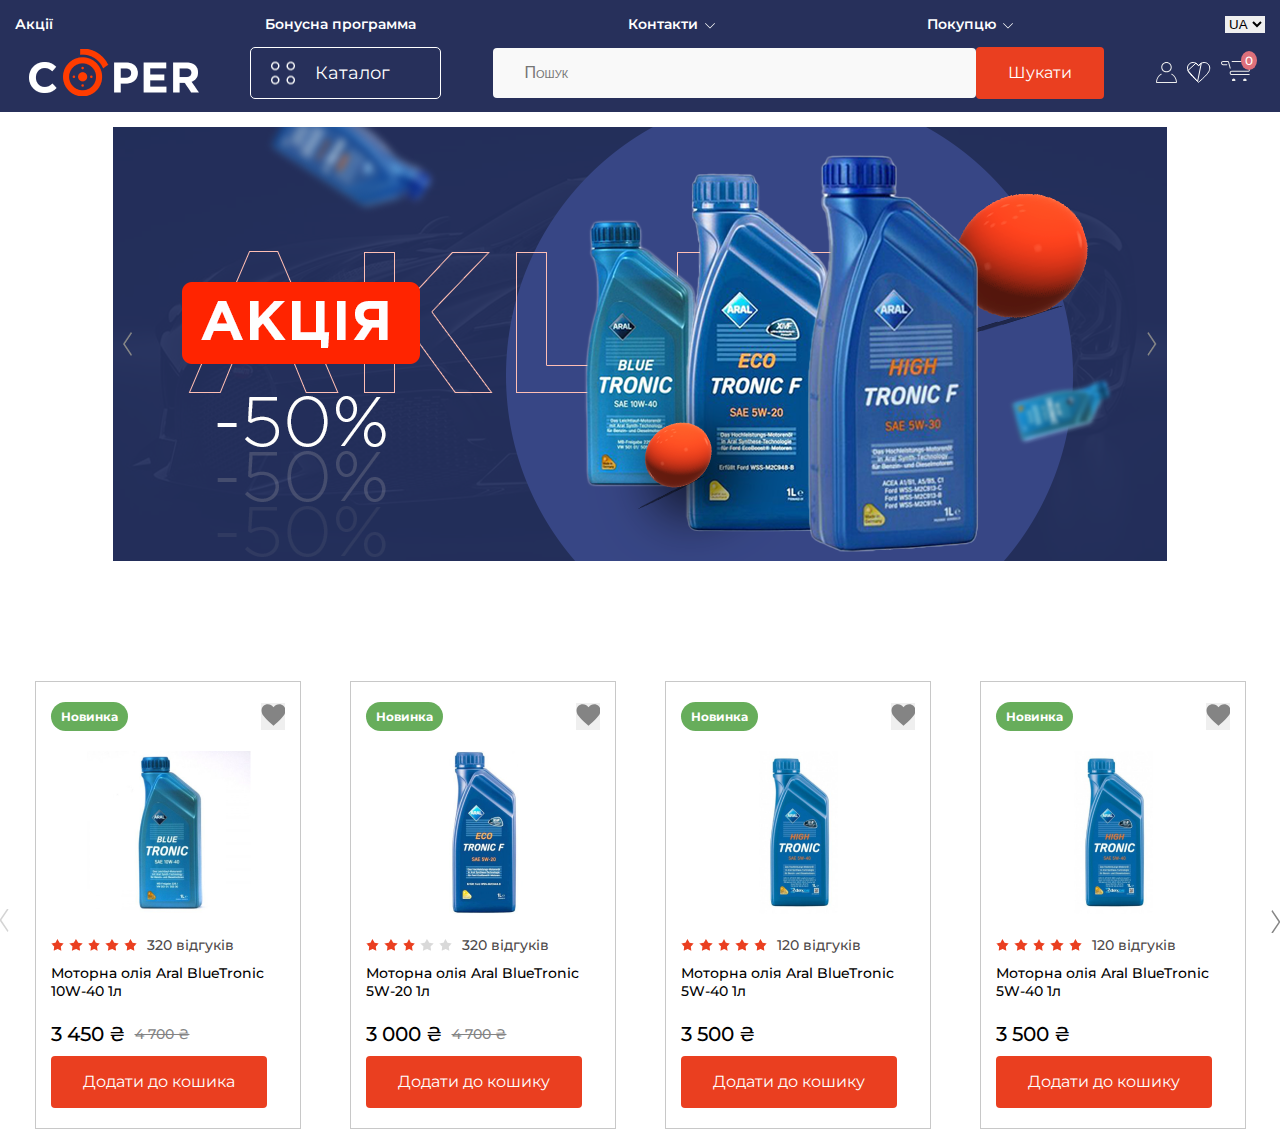
==== commit c8d780c8: "counter in cart" ====
--- a/index.html
+++ b/index.html
@@ -526,8 +526,8 @@
     </section>
 
     <section class="products">
-      <div class="container">
-        <ul class="products-list">
+      <div class="container products__container">
+        <!-- <ul class="products-list">
 					<li class="products-list__item">
 						<article class="product">
               <div class="product__row">
@@ -675,11 +675,11 @@
 							<button class="product__btn button--orange">Додати до кошику</button>
 						</article>
 					</li>
-				</ul>
-
-        <div class="swiper">   
-          <div class="swiper-wrapper products-list">
-            <div class="swiper-slide products-list__item">
+				</ul> -->
+
+        <div class="swiper new-products">   
+          <div class="swiper-wrapper new-products__wrapper">
+            <div class="swiper-slide new-products__item">
               <article class="product">
                 <div class="product__row">
                   <div class="product__stiker product__stiker--green">Новинка</div>
@@ -709,7 +709,7 @@
               </article>
             </div>
 
-            <div class="swiper-slide products-list__item">
+            <div class="swiper-slide new-products__item">
               <article class="product">
                 <div class="product__row">
                   <div class="product__stiker product__stiker--green">Новинка</div>
@@ -739,7 +739,7 @@
               </article>
             </div>
 
-            <div class="swiper-slide products-list__item">
+            <div class="swiper-slide new-products__item">
               <article class="product">
                 <div class="product__row">
                   <div class="product__stiker product__stiker--green">Новинка</div>
@@ -768,7 +768,7 @@
               </article>
             </div>
 
-            <div class="swiper-slide products-list__item">
+            <div class="swiper-slide new-products__item">
               <article class="product">
                 <div class="product__row">
                   <div class="product__stiker product__stiker--green">Новинка</div>
@@ -796,12 +796,39 @@
                 <button class="product__btn button--orange">Додати до кошику</button>
               </article>
             </div>
-          </div>
-
-          <div class="swiper-pagination"></div>
-
-          <div class="products-list__arrow swiper-button-prev"></div>
-          <div class="products-list__arrow swiper-button-next"></div>
+            <div class="swiper-slide new-products__item">
+              <article class="product">
+                <div class="product__row">
+                  <div class="product__stiker product__stiker--green">Новинка</div>
+                  <button class="product__liked">
+                    <svg class="liked-svg" width="24" height="24" viewBox="0 0 20 18" fill="#848484" xmlns="http://www.w3.org/2000/svg">
+                      <path id="heart" d="M9.25271 16.952L10.4056 18L11.5584 16.952C13.3051 15.3799 14.7462 14.0262 15.8815 12.8908C17.0169 11.7555 17.9165 10.7465 18.5802 9.8641C19.244 8.98236 19.7069 8.17886 19.9689 7.45362C20.2309 6.72908 20.3619 5.99127 20.3619 5.24017C20.3619 3.75546 19.8595 2.51074 18.8548 1.50603C17.8508 0.502008 16.6064 0 15.1217 0C14.2134 0 13.3488 0.213799 12.5278 0.641397C11.7069 1.06969 10.9994 1.68559 10.4056 2.48908C9.81166 1.68559 9.10424 1.06969 8.28328 0.641397C7.46232 0.213799 6.59769 0 5.68939 0C4.20468 0 2.96031 0.502008 1.95629 1.50603C0.951577 2.51074 0.449219 3.75546 0.449219 5.24017C0.449219 5.99127 0.580223 6.72908 0.842232 7.45362C1.10424 8.17886 1.56712 8.98236 2.23088 9.8641C2.89463 10.7465 3.7942 11.7555 4.92957 12.8908C6.06494 14.0262 7.50599 15.3799 9.25271 16.952Z" fill=""/>
+                    </svg>
+                  </button>
+                </div>
+                <div class="product__image">
+                  <img src="./img/product/product5.png" alt="">
+                </div>
+                <div class="product__props">
+                  <span class="product__rating">
+                    <img src="./img/liked/star_rating.png" alt="">
+                  </span>
+                  <span class="product__testimonials">20 відгуків</span>
+                </div>
+                <h3 class="product__title">
+                  <a href="#">Моторна олія Aral BlueTronic 10W-40 4л</a>
+                </h3>
+                <div class="product__price product-price">
+                  <span class="product-price__current product-price__current--red">3 500 ₴</span>
+                </div>
+                <button class="product__btn button--orange">Додати до кошику</button>
+              </article>
+            </div>
+          </div>
+        </div>
+        <div class="new-products__arrows">
+          <div class="new-products__arrow swiper-button-prev"></div>
+          <div class="new-products__arrow swiper-button-next"></div>
         </div>
       </div>
     </section>
--- a/css/style.css
+++ b/css/style.css
@@ -909,9 +909,6 @@
 }
 
 @media (max-width: 499px) {
-	.products__title {
-		font-size: 20px;
-	}
 	.cart-product {
 		flex-wrap: wrap;
 	}
@@ -1020,7 +1017,23 @@
 	opacity: 0.4;
 	pointer-events: none;
 }
-/* .product__arrows {
+.products__container {
+	position: relative;
+}
+.new-products {
+
+}
+.new-products__wrapper {
+	display: flex;
+	justify-content: space-between;
+
+}
+.new-products__item {
+	display: flex;
+	justify-content: center;
+	align-items: center;
+}
+.new-products__arrows {
 	position: absolute;
     top: 250px;
     left: 0px;
@@ -1029,23 +1042,27 @@
     justify-content: space-between;
     width: 100%;
 }
-.product__arrow.swiper-button-prev,
-.product__arrow.swiper-button-next {
+.new-products__arrow.swiper-button-prev,
+.new-products__arrow.swiper-button-next {
     position: static;
     width: 8.925px;
 		height: 24px;
     background: url(../img/arrow_right.svg) no-repeat;
 }
-.product__arrow::after {
+.new-products__arrow::after {
     display: none;
 }
-.product__arrow.swiper-button-prev {
+.new-products__arrow.swiper-button-prev {
     transform: rotate(-180deg);
-} */
+}
 
 @media (max-width: 768px) {
+	.products__title {
+		font-size: 20px;
+	}
 	.card-modal {
 		padding: 30px 20px;
+		height: 100%;
 	}
 	.cart-content__bottom {
 		align-items: flex-end;
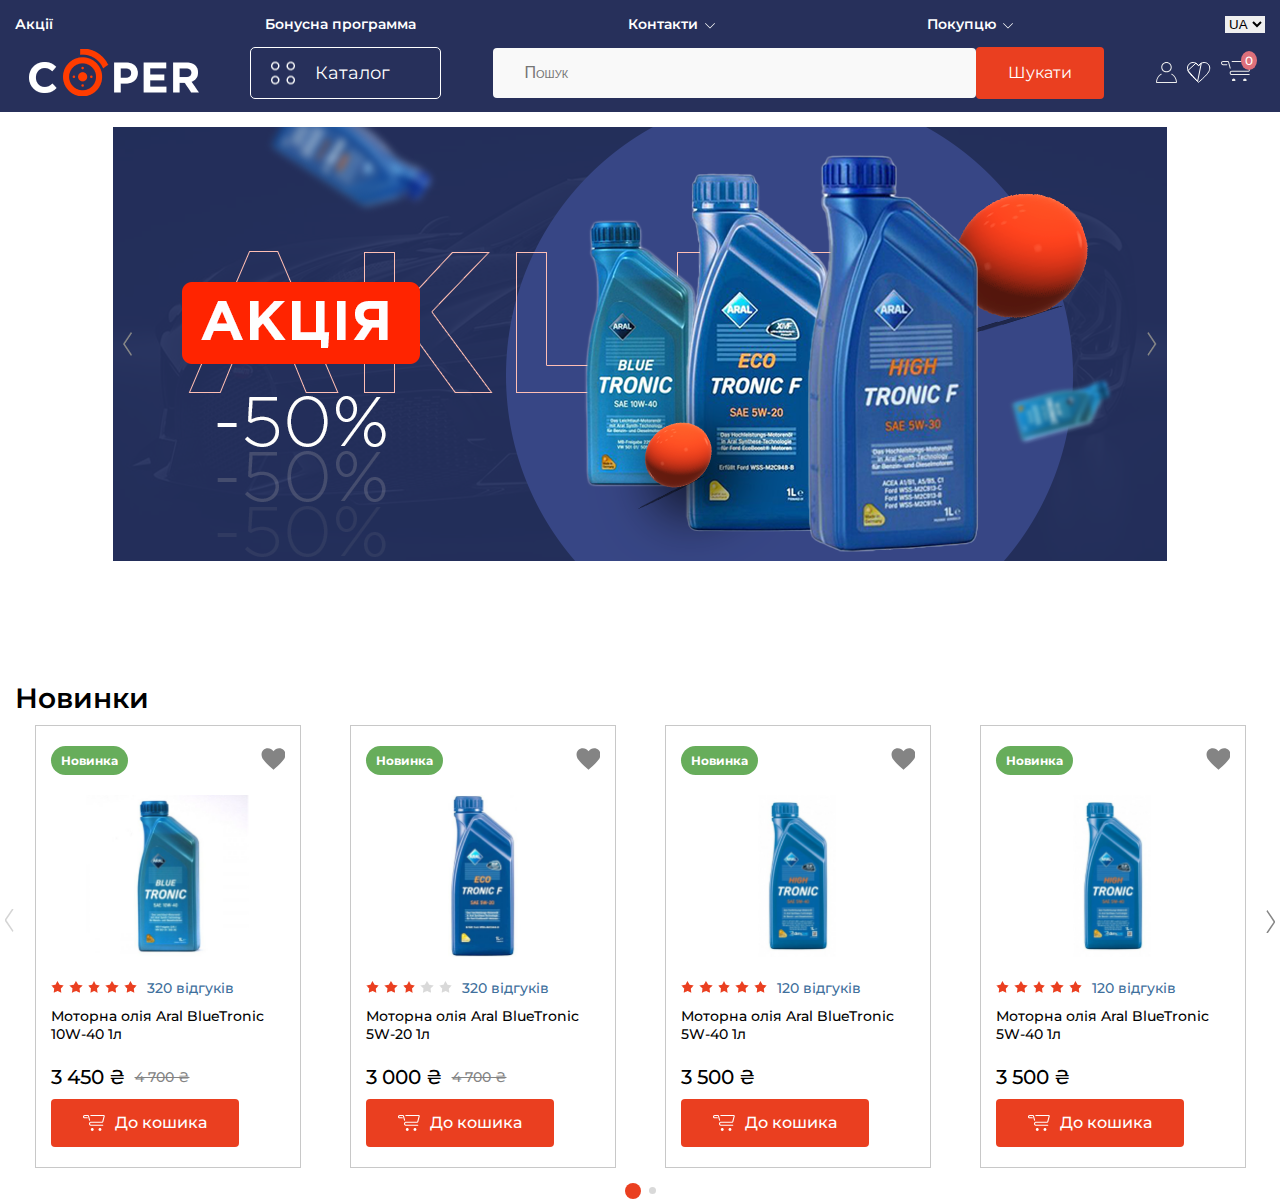
==== commit 3eb22f10: "slider swiper" ====
--- a/index.html
+++ b/index.html
@@ -527,156 +527,7 @@
 
     <section class="products">
       <div class="container products__container">
-        <!-- <ul class="products-list">
-					<li class="products-list__item">
-						<article class="product">
-              <div class="product__row">
-                <div class="product__stiker product__stiker--green">Новинка</div>
-                <button class="product__liked">
-                  <svg class="liked-svg" width="24" height="24" viewBox="0 0 20 18" fill="#848484" xmlns="http://www.w3.org/2000/svg">
-                    <path id="heart" d="M9.25271 16.952L10.4056 18L11.5584 16.952C13.3051 15.3799 14.7462 14.0262 15.8815 12.8908C17.0169 11.7555 17.9165 10.7465 18.5802 9.8641C19.244 8.98236 19.7069 8.17886 19.9689 7.45362C20.2309 6.72908 20.3619 5.99127 20.3619 5.24017C20.3619 3.75546 19.8595 2.51074 18.8548 1.50603C17.8508 0.502008 16.6064 0 15.1217 0C14.2134 0 13.3488 0.213799 12.5278 0.641397C11.7069 1.06969 10.9994 1.68559 10.4056 2.48908C9.81166 1.68559 9.10424 1.06969 8.28328 0.641397C7.46232 0.213799 6.59769 0 5.68939 0C4.20468 0 2.96031 0.502008 1.95629 1.50603C0.951577 2.51074 0.449219 3.75546 0.449219 5.24017C0.449219 5.99127 0.580223 6.72908 0.842232 7.45362C1.10424 8.17886 1.56712 8.98236 2.23088 9.8641C2.89463 10.7465 3.7942 11.7555 4.92957 12.8908C6.06494 14.0262 7.50599 15.3799 9.25271 16.952Z" fill=""/>
-                  </svg>
-                </button>
-              </div>
-							<div class="product__image">
-								<img src="./img/product/product.png" alt="">
-							</div>
-              <div class="product__props">
-								<span class="product__rating">
-									<img src="./img/liked/star_rating.png" alt="">
-								</span>
-								<span class="product__testimonials">320 відгуків</span>
-							</div>
-							<h3 class="product__title">
-								<a href="#">Моторна олія Aral BlueTronic 10W-40 1л</a>
-							</h3>
-							<div class="product__price product-price">
-								<span class="product-price__current product-price__current--red">3 450 ₴</span>
-								<span class="product-price__old">4 700 ₴</span>
-							</div>
-							<button class="product__btn button--orange">Додати до кошика</button>
-						</article>
-					</li>
-
-					<li class="products-list__item">
-						<article class="product">
-              <div class="product__row">
-                <div class="product__stiker product__stiker--green">Новинка</div>
-                <button class="product__liked">
-                  <svg class="liked-svg" width="24" height="24" viewBox="0 0 20 18" fill="#848484" xmlns="http://www.w3.org/2000/svg">
-                    <path id="heart" d="M9.25271 16.952L10.4056 18L11.5584 16.952C13.3051 15.3799 14.7462 14.0262 15.8815 12.8908C17.0169 11.7555 17.9165 10.7465 18.5802 9.8641C19.244 8.98236 19.7069 8.17886 19.9689 7.45362C20.2309 6.72908 20.3619 5.99127 20.3619 5.24017C20.3619 3.75546 19.8595 2.51074 18.8548 1.50603C17.8508 0.502008 16.6064 0 15.1217 0C14.2134 0 13.3488 0.213799 12.5278 0.641397C11.7069 1.06969 10.9994 1.68559 10.4056 2.48908C9.81166 1.68559 9.10424 1.06969 8.28328 0.641397C7.46232 0.213799 6.59769 0 5.68939 0C4.20468 0 2.96031 0.502008 1.95629 1.50603C0.951577 2.51074 0.449219 3.75546 0.449219 5.24017C0.449219 5.99127 0.580223 6.72908 0.842232 7.45362C1.10424 8.17886 1.56712 8.98236 2.23088 9.8641C2.89463 10.7465 3.7942 11.7555 4.92957 12.8908C6.06494 14.0262 7.50599 15.3799 9.25271 16.952Z" fill=""/>
-                  </svg>
-                </button>
-              </div>
-							<div class="product__image">
-								<img src="./img/product/product2.png" alt="">
-							</div>
-              <div class="product__props">
-								<span class="product__rating">
-									<img src="./img/liked/star_rating2.png" alt="">
-								</span>
-								<span class="product__testimonials">320 відгуків</span>
-							</div>
-							<h3 class="product__title">
-								<a href="#">Моторна олія Aral BlueTronic 5W-20 1л</a>
-							</h3>
-							<div class="product__price product-price">
-								<span class="product-price__current product-price__current--red">3 000 ₴</span>
-								<span class="product-price__old">4 700 ₴</span>
-							</div>
-							<button class="product__btn button--orange">Додати до кошику</button>
-						</article>
-					</li>
-
-					<li class="products-list__item">
-						<article class="product">
-              <div class="product__row">
-                <div class="product__stiker product__stiker--green">Новинка</div>
-                <button class="product__liked">
-                  <svg class="liked-svg" width="24" height="24" viewBox="0 0 20 18" fill="#848484" xmlns="http://www.w3.org/2000/svg">
-                    <path id="heart" d="M9.25271 16.952L10.4056 18L11.5584 16.952C13.3051 15.3799 14.7462 14.0262 15.8815 12.8908C17.0169 11.7555 17.9165 10.7465 18.5802 9.8641C19.244 8.98236 19.7069 8.17886 19.9689 7.45362C20.2309 6.72908 20.3619 5.99127 20.3619 5.24017C20.3619 3.75546 19.8595 2.51074 18.8548 1.50603C17.8508 0.502008 16.6064 0 15.1217 0C14.2134 0 13.3488 0.213799 12.5278 0.641397C11.7069 1.06969 10.9994 1.68559 10.4056 2.48908C9.81166 1.68559 9.10424 1.06969 8.28328 0.641397C7.46232 0.213799 6.59769 0 5.68939 0C4.20468 0 2.96031 0.502008 1.95629 1.50603C0.951577 2.51074 0.449219 3.75546 0.449219 5.24017C0.449219 5.99127 0.580223 6.72908 0.842232 7.45362C1.10424 8.17886 1.56712 8.98236 2.23088 9.8641C2.89463 10.7465 3.7942 11.7555 4.92957 12.8908C6.06494 14.0262 7.50599 15.3799 9.25271 16.952Z" fill=""/>
-                  </svg>
-                </button>
-              </div>
-							<div class="product__image">
-								<img src="./img/product/product3.png" alt="">
-							</div>
-              <div class="product__props">
-								<span class="product__rating">
-									<img src="./img/liked/star_rating.png" alt="">
-								</span>
-								<span class="product__testimonials">120 відгуків</span>
-							</div>
-							<h3 class="product__title">
-								<a href="#">Моторна олія Aral BlueTronic 5W-40 1л</a>
-							</h3>
-							<div class="product__price product-price">
-								<span class="product-price__current product-price__current--red">3 500 ₴</span>
-							</div>
-							<button class="product__btn button--orange">Додати до кошику</button>
-						</article>
-					</li>
-          
-					<li class="products-list__item">
-						<article class="product">
-              <div class="product__row">
-                <div class="product__stiker product__stiker--green">Новинка</div>
-                <button class="product__liked">
-                  <svg class="liked-svg" width="24" height="24" viewBox="0 0 20 18" fill="#848484" xmlns="http://www.w3.org/2000/svg">
-                    <path id="heart" d="M9.25271 16.952L10.4056 18L11.5584 16.952C13.3051 15.3799 14.7462 14.0262 15.8815 12.8908C17.0169 11.7555 17.9165 10.7465 18.5802 9.8641C19.244 8.98236 19.7069 8.17886 19.9689 7.45362C20.2309 6.72908 20.3619 5.99127 20.3619 5.24017C20.3619 3.75546 19.8595 2.51074 18.8548 1.50603C17.8508 0.502008 16.6064 0 15.1217 0C14.2134 0 13.3488 0.213799 12.5278 0.641397C11.7069 1.06969 10.9994 1.68559 10.4056 2.48908C9.81166 1.68559 9.10424 1.06969 8.28328 0.641397C7.46232 0.213799 6.59769 0 5.68939 0C4.20468 0 2.96031 0.502008 1.95629 1.50603C0.951577 2.51074 0.449219 3.75546 0.449219 5.24017C0.449219 5.99127 0.580223 6.72908 0.842232 7.45362C1.10424 8.17886 1.56712 8.98236 2.23088 9.8641C2.89463 10.7465 3.7942 11.7555 4.92957 12.8908C6.06494 14.0262 7.50599 15.3799 9.25271 16.952Z" fill=""/>
-                  </svg>
-                </button>
-              </div>
-							<div class="product__image">
-								<img src="./img/product/product4.png" alt="">
-							</div>
-              <div class="product__props">
-								<span class="product__rating">
-									<img src="./img/liked/star_rating2.png" alt="">
-								</span>
-								<span class="product__testimonials">200 відгуків</span>
-							</div>
-							<h3 class="product__title">
-								<a href="#">Моторна олія Aral BlueTronic 5W-30 1л</a>
-							</h3>
-							<div class="product__price product-price">
-								<span class="product-price__current product-price__current--red">3 300 ₴</span>
-								<span class="product-price__old">4 200 ₴</span>
-							</div>
-							<button class="product__btn button--orange">Додати до кошику</button>
-						</article>
-					</li>
-
-            <li class="products-list__item">
-						<article class="product">
-              <div class="product__row">
-                <div class="product__stiker product__stiker--green">Новинка</div>
-                <button class="product__liked">
-                  <svg class="liked-svg" width="24" height="24" viewBox="0 0 20 18" fill="#848484" xmlns="http://www.w3.org/2000/svg">
-                    <path id="heart" d="M9.25271 16.952L10.4056 18L11.5584 16.952C13.3051 15.3799 14.7462 14.0262 15.8815 12.8908C17.0169 11.7555 17.9165 10.7465 18.5802 9.8641C19.244 8.98236 19.7069 8.17886 19.9689 7.45362C20.2309 6.72908 20.3619 5.99127 20.3619 5.24017C20.3619 3.75546 19.8595 2.51074 18.8548 1.50603C17.8508 0.502008 16.6064 0 15.1217 0C14.2134 0 13.3488 0.213799 12.5278 0.641397C11.7069 1.06969 10.9994 1.68559 10.4056 2.48908C9.81166 1.68559 9.10424 1.06969 8.28328 0.641397C7.46232 0.213799 6.59769 0 5.68939 0C4.20468 0 2.96031 0.502008 1.95629 1.50603C0.951577 2.51074 0.449219 3.75546 0.449219 5.24017C0.449219 5.99127 0.580223 6.72908 0.842232 7.45362C1.10424 8.17886 1.56712 8.98236 2.23088 9.8641C2.89463 10.7465 3.7942 11.7555 4.92957 12.8908C6.06494 14.0262 7.50599 15.3799 9.25271 16.952Z" fill=""/>
-                  </svg>
-                </button>
-              </div>
-							<div class="product__image">
-								<img src="./img/product/product5.png" alt="">
-							</div>
-              <div class="product__props">
-								<span class="product__rating">
-									<img src="./img/liked/star_rating.png" alt="">
-								</span>
-								<span class="product__testimonials">20 відгуків</span>
-							</div>
-							<h3 class="product__title">
-								<a href="#">Моторна олія Aral BlueTronic 10W-40 4л</a>
-							</h3>
-							<div class="product__price product-price">
-								<span class="product-price__current product-price__current--red">3 500 ₴</span>
-							</div>
-							<button class="product__btn button--orange">Додати до кошику</button>
-						</article>
-					</li>
-				</ul> -->
-
+        <h2 class="products__title">Новинки</h2>
         <div class="swiper new-products">   
           <div class="swiper-wrapper new-products__wrapper">
             <div class="swiper-slide new-products__item">
@@ -705,7 +556,7 @@
                   <span class="product-price__current product-price__current--red">3 450 ₴</span>
                   <span class="product-price__old">4 700 ₴</span>
                 </div>
-                <button class="product__btn button--orange">Додати до кошика</button>
+                <button class="product__btn button--buy">До кошика</button>
               </article>
             </div>
 
@@ -735,7 +586,7 @@
                   <span class="product-price__current product-price__current--red">3 000 ₴</span>
                   <span class="product-price__old">4 700 ₴</span>
                 </div>
-                <button class="product__btn button--orange">Додати до кошику</button>
+                <button class="product__btn button--buy">До кошика</button>
               </article>
             </div>
 
@@ -764,7 +615,7 @@
                 <div class="product__price product-price">
                   <span class="product-price__current product-price__current--red">3 500 ₴</span>
                 </div>
-                <button class="product__btn button--orange">Додати до кошику</button>
+                <button class="product__btn button--buy">До кошика</button>
               </article>
             </div>
 
@@ -793,7 +644,7 @@
                 <div class="product__price product-price">
                   <span class="product-price__current product-price__current--red">3 500 ₴</span>
                 </div>
-                <button class="product__btn button--orange">Додати до кошику</button>
+                <button class="product__btn button--buy">До кошика</button>
               </article>
             </div>
             <div class="swiper-slide new-products__item">
@@ -821,10 +672,11 @@
                 <div class="product__price product-price">
                   <span class="product-price__current product-price__current--red">3 500 ₴</span>
                 </div>
-                <button class="product__btn button--orange">Додати до кошику</button>
+                <button class="product__btn button--buy">До кошика</button>
               </article>
             </div>
           </div>
+          <div class="new-products__swiper-pagination swiper-pagination"></div>
         </div>
         <div class="new-products__arrows">
           <div class="new-products__arrow swiper-button-prev"></div>
@@ -931,7 +783,7 @@
                 <div class="cart-content__fullprice">
                   <span class="fullprice">0 ₴</span>
                 </div>
-                <a href="#" class="cart-content__link button--orange">Оформити замовлення</a>
+                <a href="#" class="cart-content__link button--buy">Оформити замовлення</a>
               </div>
 						</div>            
           </div>
@@ -965,7 +817,7 @@
                     <span class="product-price__current product-price__current--red">3 450 ₴</span>
                     <span class="product-price__old">4 700 ₴</span>
                   </div>
-                  <button class="product__btn button--orange">Додати до кошика</button>
+                  <button class="product__btn button--buy">До кошика</button>
                 </article>
               </li>
     
@@ -995,7 +847,7 @@
                     <span class="product-price__current product-price__current--red">3 000 ₴</span>
                     <span class="product-price__old">4 700 ₴</span>
                   </div>
-                  <button class="product__btn button--orange">Додати до кошику</button>
+                  <button class="product__btn button--buy">До кошика</button>
                 </article>
               </li>
     
@@ -1024,7 +876,7 @@
                   <div class="product__price product-price">
                     <span class="product-price__current product-price__current--red">3 500 ₴</span>
                   </div>
-                  <button class="product__btn button--orange">Додати до кошику</button>
+                  <button class="product__btn button--buy">До кошика</button>
                 </article>
               </li>
               
@@ -1054,7 +906,7 @@
                     <span class="product-price__current product-price__current--red">3 300 ₴</span>
                     <span class="product-price__old">4 200 ₴</span>
                   </div>
-                  <button class="product__btn button--orange">Додати до кошику</button>
+                  <button class="product__btn button--buy">До кошика</button>
                 </article>
               </li>
             </ul>
--- a/css/setting.css
+++ b/css/setting.css
@@ -143,7 +143,11 @@
    cursor: pointer;
    background-color: var(--color-green);
 }
-
+@media (max-width: 768px) {
+  .button--buy {
+    padding: 15px;
+  }
+}
 /* button--catalog */
 .button--catalog {
   padding: 13px 50px 13px 20px;
--- a/css/style.css
+++ b/css/style.css
@@ -44,6 +44,7 @@
 .dropdown {
 	position: absolute;
 	left: 0;
+	z-index: 2;
 	top: 100%;
 	width: 100%;
 	background-color: var(--color-white);
@@ -926,7 +927,7 @@
 	flex-wrap: wrap;
 }
 .products__title {
-	margin: 60px 0 10px;
+	margin-bottom: 10px;
 	font-size: 28px;
 	font-style: normal;
 	font-weight: 600;
@@ -961,6 +962,9 @@
 	border-radius: 50px;
 	color: var(--color-white);
 }
+.product__liked {
+	background-color: transparent;
+}
 .product__stiker--green {
 	background-color: var(--color-green);
 }
@@ -986,8 +990,15 @@
 	margin-right: 10px;
 	display: inline-flex;
 	align-items: center;
-	color: var(--color-accent);
 	font-weight: 600;
+}
+
+.product__testimonials {
+	font-size: 14px;
+	font-style: normal;
+	font-weight: 500;
+	line-height: normal;
+	color: var(--color-blue);
 }
 
 .product-price {
@@ -1033,7 +1044,44 @@
 	justify-content: center;
 	align-items: center;
 }
+
+.new-products__swiper-pagination {
+	display: flex;
+	align-items: center;
+	justify-content: center;
+	position: static;
+	margin-top: 15px;
+	min-height: 16px;
+}
+.swiper-horizontal>.swiper-pagination-bullets, .swiper-pagination-bullets.swiper-pagination-horizontal, .swiper-pagination-custom, .swiper-pagination-fraction {
+	bottom: -6px;
+}
+.new-products__swiper-pagination .swiper-pagination-bullet {
+	opacity: 1;
+	background-color: #D9D9D9;
+	padding: 2px 2px;
+	width: 7px;
+	height: 7px;
+	border-radius: 50%;
+	transition:  all 0.3s ease 0s;
+}
+.new-products__swiper-pagination .swiper-pagination-bullet-active {
+	width: 16px;
+	height: 16px;
+	background-color: var(--color-orange);
+}
+.reviews-slider__arrows {
+	position: absolute;
+	bottom: 33%;
+	left: 0px;
+	display: flex;
+	align-items: center;
+	justify-content: space-between;
+	width: 100%;
+}
+
 .new-products__arrows {
+	padding: 0 5px;
 	position: absolute;
     top: 250px;
     left: 0px;
@@ -1055,8 +1103,18 @@
 .new-products__arrow.swiper-button-prev {
     transform: rotate(-180deg);
 }
-
+.product__image img {
+	max-width: 100%;
+}
 @media (max-width: 768px) {
+	.products {
+		margin-top: 70px;
+	}
+	.product {
+		max-width: 233px;
+		padding: 15px 10px;
+	}
+
 	.products__title {
 		font-size: 20px;
 	}
@@ -1075,6 +1133,9 @@
 	}
 }
 @media (max-width: 499px) {
+	.products {
+		margin-top: 50px;
+	}
 	.cart-content__bottom  {
 		flex-direction: column;
     align-items: center;
@@ -1083,4 +1144,12 @@
 	.cart-content__button {
 		order: 3;
 	}
+}
+@media (max-width: 460px) {
+	.product {
+		max-width: 280px;
+	}
+	.new-products__arrows {
+		display: none;
+	}
 }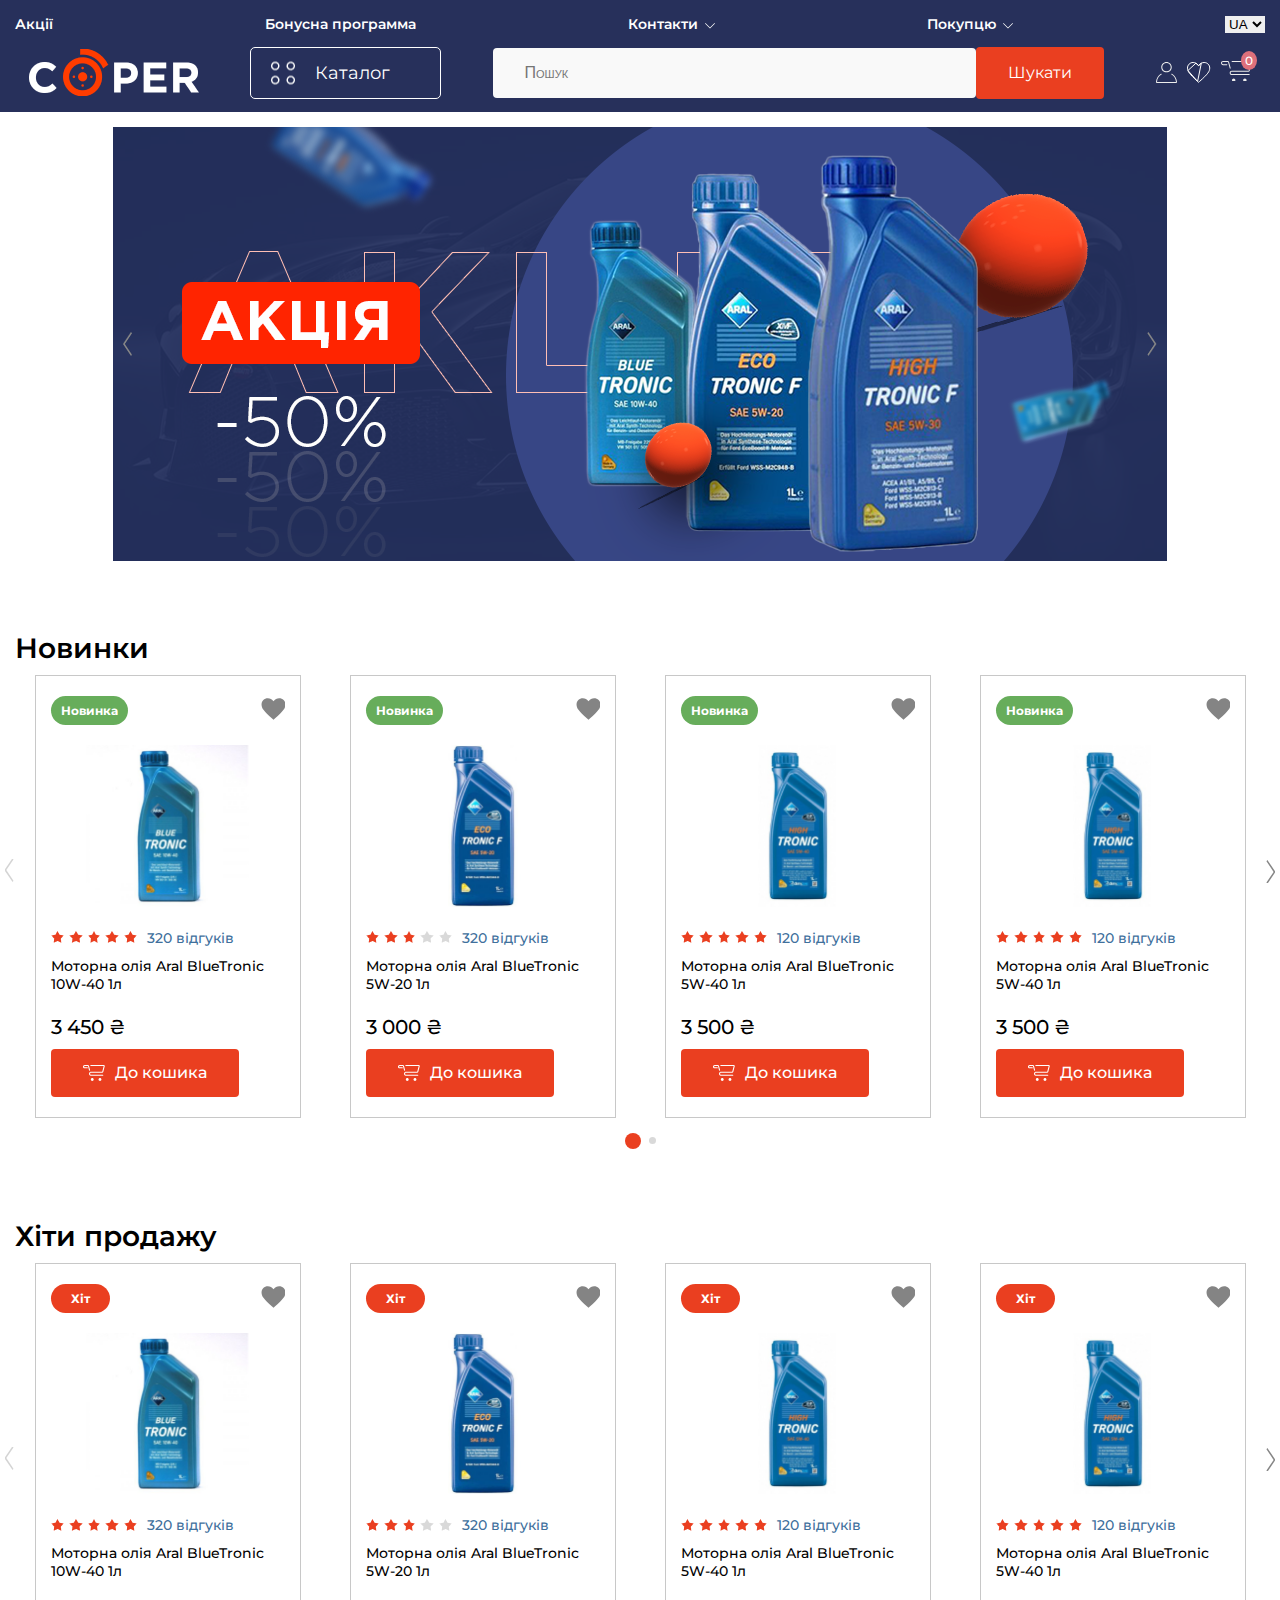
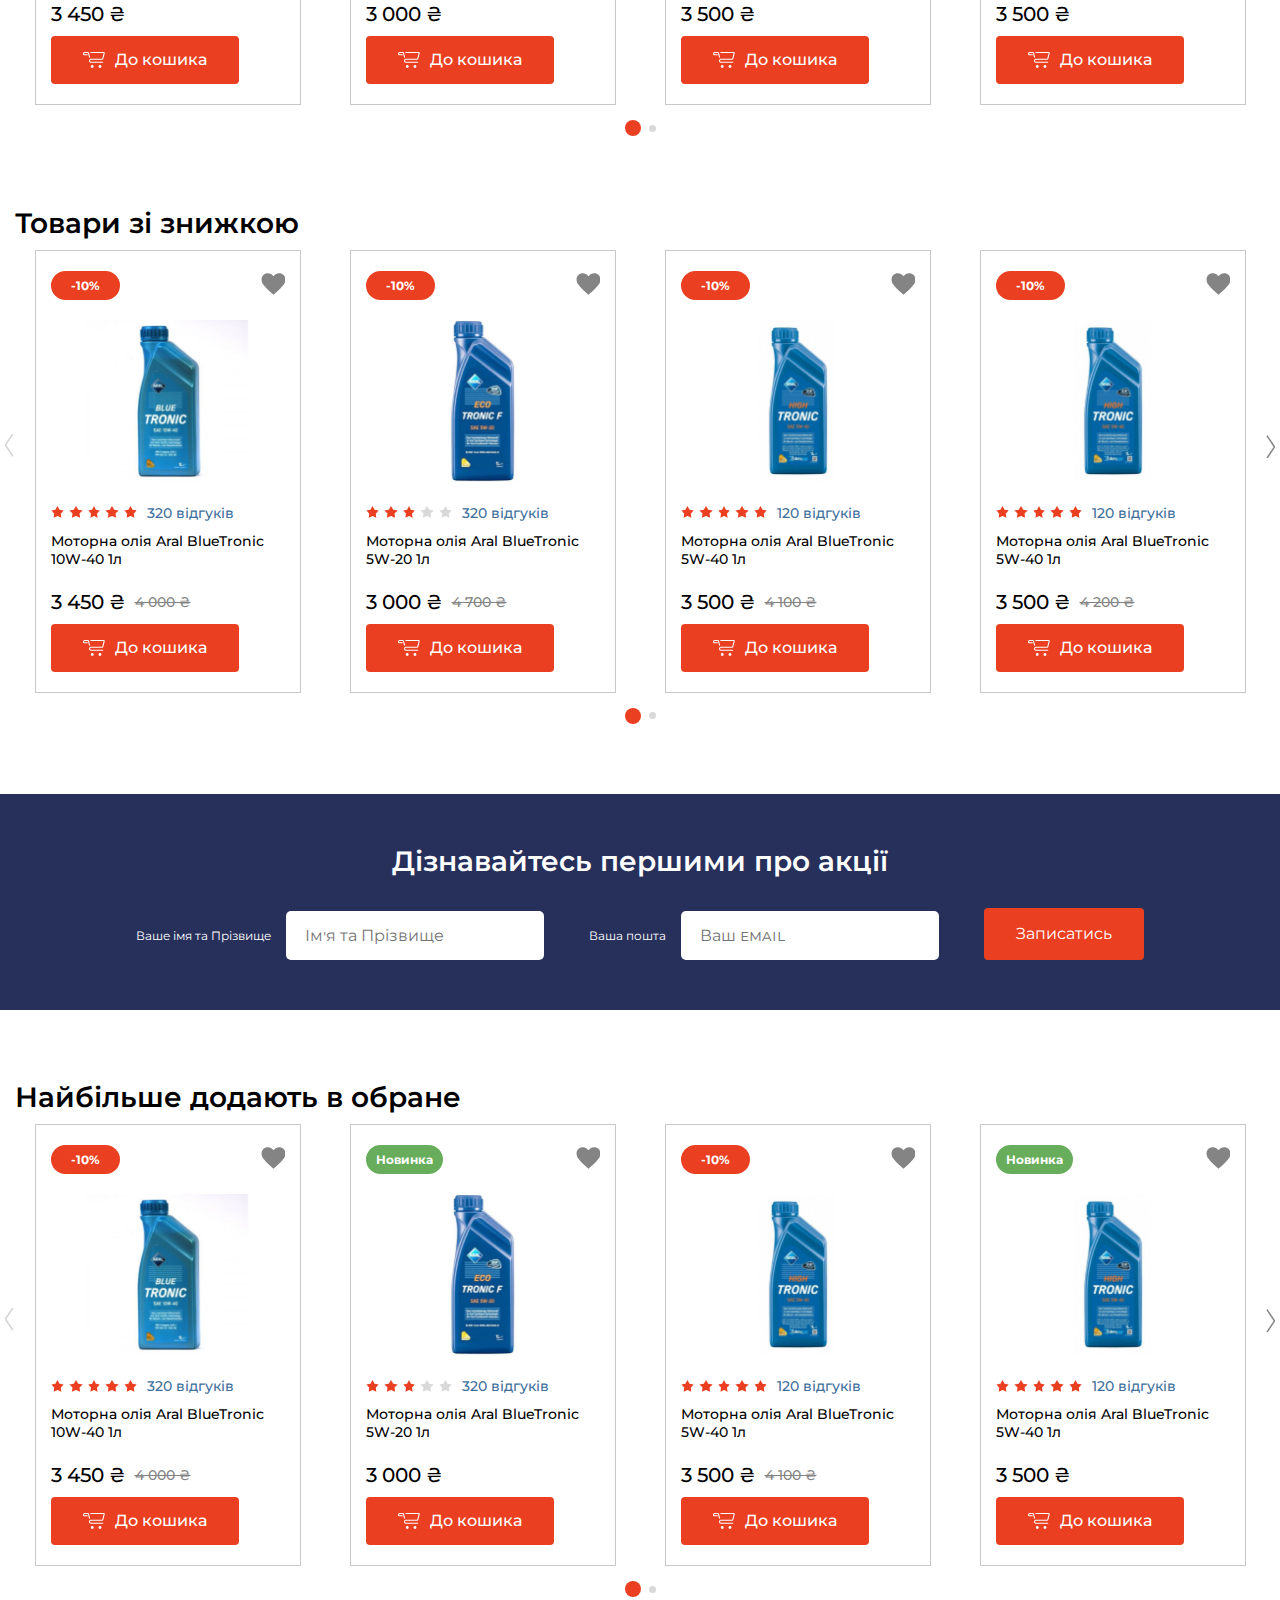
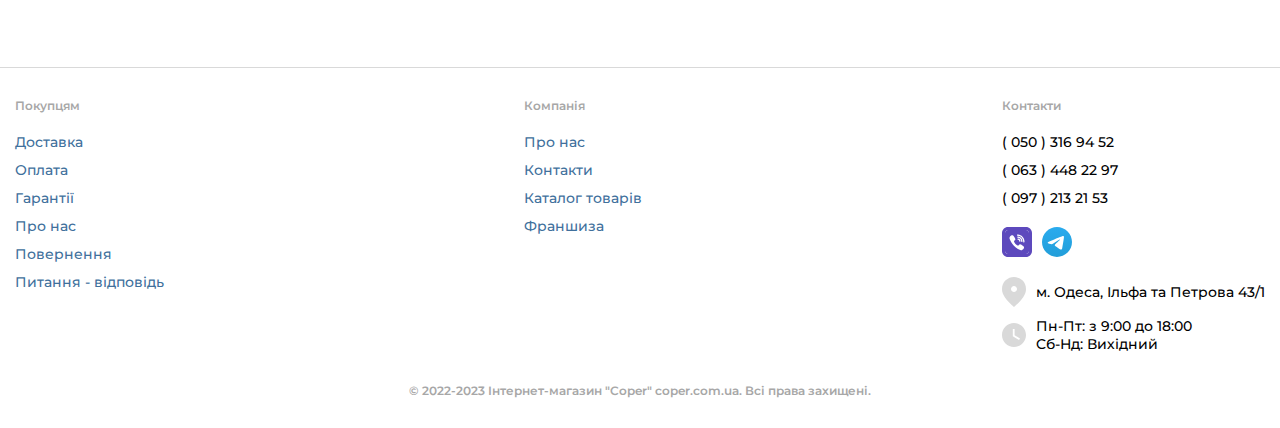
==== commit dc654860: "addition swiper and footer" ====
--- a/index.html
+++ b/index.html
@@ -554,7 +554,6 @@
                 </h3>
                 <div class="product__price product-price">
                   <span class="product-price__current product-price__current--red">3 450 ₴</span>
-                  <span class="product-price__old">4 700 ₴</span>
                 </div>
                 <button class="product__btn button--buy">До кошика</button>
               </article>
@@ -584,7 +583,6 @@
                 </h3>
                 <div class="product__price product-price">
                   <span class="product-price__current product-price__current--red">3 000 ₴</span>
-                  <span class="product-price__old">4 700 ₴</span>
                 </div>
                 <button class="product__btn button--buy">До кошика</button>
               </article>
@@ -685,10 +683,613 @@
       </div>
     </section>
 
+    <section class="products">
+      <div class="container products__container">
+        <h2 class="products__title">Хіти продажу</h2>
+        <div class="swiper hits-products">   
+          <div class="swiper-wrapper hits-products__wrapper">
+            <div class="swiper-slide hits-products__item">
+              <article class="product">
+                <div class="product__row">
+                  <div class="product__stiker product__stiker--orange">Хіт</div>
+                  <button class="product__liked">
+                    <svg class="liked-svg" width="24" height="24" viewBox="0 0 20 18" fill="#848484" xmlns="http://www.w3.org/2000/svg">
+                      <path id="heart" d="M9.25271 16.952L10.4056 18L11.5584 16.952C13.3051 15.3799 14.7462 14.0262 15.8815 12.8908C17.0169 11.7555 17.9165 10.7465 18.5802 9.8641C19.244 8.98236 19.7069 8.17886 19.9689 7.45362C20.2309 6.72908 20.3619 5.99127 20.3619 5.24017C20.3619 3.75546 19.8595 2.51074 18.8548 1.50603C17.8508 0.502008 16.6064 0 15.1217 0C14.2134 0 13.3488 0.213799 12.5278 0.641397C11.7069 1.06969 10.9994 1.68559 10.4056 2.48908C9.81166 1.68559 9.10424 1.06969 8.28328 0.641397C7.46232 0.213799 6.59769 0 5.68939 0C4.20468 0 2.96031 0.502008 1.95629 1.50603C0.951577 2.51074 0.449219 3.75546 0.449219 5.24017C0.449219 5.99127 0.580223 6.72908 0.842232 7.45362C1.10424 8.17886 1.56712 8.98236 2.23088 9.8641C2.89463 10.7465 3.7942 11.7555 4.92957 12.8908C6.06494 14.0262 7.50599 15.3799 9.25271 16.952Z" fill=""/>
+                    </svg>
+                  </button>
+                </div>
+                <div class="product__image">
+                  <img src="./img/product/product.png" alt="">
+                </div>
+                <div class="product__props">
+                  <span class="product__rating">
+                    <img src="./img/liked/star_rating.png" alt="">
+                  </span>
+                  <span class="product__testimonials">320 відгуків</span>
+                </div>
+                <h3 class="product__title">
+                  <a href="#">Моторна олія Aral BlueTronic 10W-40 1л</a>
+                </h3>
+                <div class="product__price product-price">
+                  <span class="product-price__current product-price__current--red">3 450 ₴</span>
+                </div>
+                <button class="product__btn button--buy">До кошика</button>
+              </article>
+            </div>
+
+            <div class="swiper-slide hits-products__item">
+              <article class="product">
+                <div class="product__row">
+                  <div class="product__stiker product__stiker--orange">Хіт</div>
+                  <button class="product__liked">
+                    <svg class="liked-svg" width="24" height="24" viewBox="0 0 20 18" fill="#848484" xmlns="http://www.w3.org/2000/svg">
+                      <path id="heart" d="M9.25271 16.952L10.4056 18L11.5584 16.952C13.3051 15.3799 14.7462 14.0262 15.8815 12.8908C17.0169 11.7555 17.9165 10.7465 18.5802 9.8641C19.244 8.98236 19.7069 8.17886 19.9689 7.45362C20.2309 6.72908 20.3619 5.99127 20.3619 5.24017C20.3619 3.75546 19.8595 2.51074 18.8548 1.50603C17.8508 0.502008 16.6064 0 15.1217 0C14.2134 0 13.3488 0.213799 12.5278 0.641397C11.7069 1.06969 10.9994 1.68559 10.4056 2.48908C9.81166 1.68559 9.10424 1.06969 8.28328 0.641397C7.46232 0.213799 6.59769 0 5.68939 0C4.20468 0 2.96031 0.502008 1.95629 1.50603C0.951577 2.51074 0.449219 3.75546 0.449219 5.24017C0.449219 5.99127 0.580223 6.72908 0.842232 7.45362C1.10424 8.17886 1.56712 8.98236 2.23088 9.8641C2.89463 10.7465 3.7942 11.7555 4.92957 12.8908C6.06494 14.0262 7.50599 15.3799 9.25271 16.952Z" fill=""/>
+                    </svg>
+                  </button>
+                </div>
+                <div class="product__image">
+                  <img src="./img/product/product2.png" alt="">
+                </div>
+                <div class="product__props">
+                  <span class="product__rating">
+                    <img src="./img/liked/star_rating2.png" alt="">
+                  </span>
+                  <span class="product__testimonials">320 відгуків</span>
+                </div>
+                <h3 class="product__title">
+                  <a href="#">Моторна олія Aral BlueTronic 5W-20 1л</a>
+                </h3>
+                <div class="product__price product-price">
+                  <span class="product-price__current product-price__current--red">3 000 ₴</span>
+                </div>
+                <button class="product__btn button--buy">До кошика</button>
+              </article>
+            </div>
+
+            <div class="swiper-slide hits-products__item">
+              <article class="product">
+                <div class="product__row">
+                  <div class="product__stiker product__stiker--orange">Хіт</div>
+                  <button class="product__liked">
+                    <svg class="liked-svg" width="24" height="24" viewBox="0 0 20 18" fill="#848484" xmlns="http://www.w3.org/2000/svg">
+                      <path id="heart" d="M9.25271 16.952L10.4056 18L11.5584 16.952C13.3051 15.3799 14.7462 14.0262 15.8815 12.8908C17.0169 11.7555 17.9165 10.7465 18.5802 9.8641C19.244 8.98236 19.7069 8.17886 19.9689 7.45362C20.2309 6.72908 20.3619 5.99127 20.3619 5.24017C20.3619 3.75546 19.8595 2.51074 18.8548 1.50603C17.8508 0.502008 16.6064 0 15.1217 0C14.2134 0 13.3488 0.213799 12.5278 0.641397C11.7069 1.06969 10.9994 1.68559 10.4056 2.48908C9.81166 1.68559 9.10424 1.06969 8.28328 0.641397C7.46232 0.213799 6.59769 0 5.68939 0C4.20468 0 2.96031 0.502008 1.95629 1.50603C0.951577 2.51074 0.449219 3.75546 0.449219 5.24017C0.449219 5.99127 0.580223 6.72908 0.842232 7.45362C1.10424 8.17886 1.56712 8.98236 2.23088 9.8641C2.89463 10.7465 3.7942 11.7555 4.92957 12.8908C6.06494 14.0262 7.50599 15.3799 9.25271 16.952Z" fill=""/>
+                    </svg>
+                  </button>
+                </div>
+                <div class="product__image">
+                  <img src="./img/product/product3.png" alt="">
+                </div>
+                <div class="product__props">
+                  <span class="product__rating">
+                    <img src="./img/liked/star_rating.png" alt="">
+                  </span>
+                  <span class="product__testimonials">120 відгуків</span>
+                </div>
+                <h3 class="product__title">
+                  <a href="#">Моторна олія Aral BlueTronic 5W-40 1л</a>
+                </h3>
+                <div class="product__price product-price">
+                  <span class="product-price__current product-price__current--red">3 500 ₴</span>
+                </div>
+                <button class="product__btn button--buy">До кошика</button>
+              </article>
+            </div>
+
+            <div class="swiper-slide hits-products__item">
+              <article class="product">
+                <div class="product__row">
+                  <div class="product__stiker product__stiker--orange">Хіт</div>
+                  <button class="product__liked">
+                    <svg class="liked-svg" width="24" height="24" viewBox="0 0 20 18" fill="#848484" xmlns="http://www.w3.org/2000/svg">
+                      <path id="heart" d="M9.25271 16.952L10.4056 18L11.5584 16.952C13.3051 15.3799 14.7462 14.0262 15.8815 12.8908C17.0169 11.7555 17.9165 10.7465 18.5802 9.8641C19.244 8.98236 19.7069 8.17886 19.9689 7.45362C20.2309 6.72908 20.3619 5.99127 20.3619 5.24017C20.3619 3.75546 19.8595 2.51074 18.8548 1.50603C17.8508 0.502008 16.6064 0 15.1217 0C14.2134 0 13.3488 0.213799 12.5278 0.641397C11.7069 1.06969 10.9994 1.68559 10.4056 2.48908C9.81166 1.68559 9.10424 1.06969 8.28328 0.641397C7.46232 0.213799 6.59769 0 5.68939 0C4.20468 0 2.96031 0.502008 1.95629 1.50603C0.951577 2.51074 0.449219 3.75546 0.449219 5.24017C0.449219 5.99127 0.580223 6.72908 0.842232 7.45362C1.10424 8.17886 1.56712 8.98236 2.23088 9.8641C2.89463 10.7465 3.7942 11.7555 4.92957 12.8908C6.06494 14.0262 7.50599 15.3799 9.25271 16.952Z" fill=""/>
+                    </svg>
+                  </button>
+                </div>
+                <div class="product__image">
+                  <img src="./img/product/product3.png" alt="">
+                </div>
+                <div class="product__props">
+                  <span class="product__rating">
+                    <img src="./img/liked/star_rating.png" alt="">
+                  </span>
+                  <span class="product__testimonials">120 відгуків</span>
+                </div>
+                <h3 class="product__title">
+                  <a href="#">Моторна олія Aral BlueTronic 5W-40 1л</a>
+                </h3>
+                <div class="product__price product-price">
+                  <span class="product-price__current product-price__current--red">3 500 ₴</span>
+                </div>
+                <button class="product__btn button--buy">До кошика</button>
+              </article>
+            </div>
+            <div class="swiper-slide hits-products__item">
+              <article class="product">
+                <div class="product__row">
+                  <div class="product__stiker product__stiker--orange">Хіт</div>
+                  <button class="product__liked">
+                    <svg class="liked-svg" width="24" height="24" viewBox="0 0 20 18" fill="#848484" xmlns="http://www.w3.org/2000/svg">
+                      <path id="heart" d="M9.25271 16.952L10.4056 18L11.5584 16.952C13.3051 15.3799 14.7462 14.0262 15.8815 12.8908C17.0169 11.7555 17.9165 10.7465 18.5802 9.8641C19.244 8.98236 19.7069 8.17886 19.9689 7.45362C20.2309 6.72908 20.3619 5.99127 20.3619 5.24017C20.3619 3.75546 19.8595 2.51074 18.8548 1.50603C17.8508 0.502008 16.6064 0 15.1217 0C14.2134 0 13.3488 0.213799 12.5278 0.641397C11.7069 1.06969 10.9994 1.68559 10.4056 2.48908C9.81166 1.68559 9.10424 1.06969 8.28328 0.641397C7.46232 0.213799 6.59769 0 5.68939 0C4.20468 0 2.96031 0.502008 1.95629 1.50603C0.951577 2.51074 0.449219 3.75546 0.449219 5.24017C0.449219 5.99127 0.580223 6.72908 0.842232 7.45362C1.10424 8.17886 1.56712 8.98236 2.23088 9.8641C2.89463 10.7465 3.7942 11.7555 4.92957 12.8908C6.06494 14.0262 7.50599 15.3799 9.25271 16.952Z" fill=""/>
+                    </svg>
+                  </button>
+                </div>
+                <div class="product__image">
+                  <img src="./img/product/product5.png" alt="">
+                </div>
+                <div class="product__props">
+                  <span class="product__rating">
+                    <img src="./img/liked/star_rating.png" alt="">
+                  </span>
+                  <span class="product__testimonials">20 відгуків</span>
+                </div>
+                <h3 class="product__title">
+                  <a href="#">Моторна олія Aral BlueTronic 10W-40 4л</a>
+                </h3>
+                <div class="product__price product-price">
+                  <span class="product-price__current product-price__current--red">3 500 ₴</span>
+                </div>
+                <button class="product__btn button--buy">До кошика</button>
+              </article>
+            </div>
+          </div>
+          <div class="hits-products__swiper-pagination swiper-pagination"></div>
+        </div>
+        <div class="hits-products__arrows">
+          <div class="hits-products__arrow swiper-button-prev"></div>
+          <div class="hits-products__arrow swiper-button-next"></div>
+        </div>
+      </div>
+    </section>
+
+    <section class="products">
+      <div class="container products__container">
+        <h2 class="products__title">Товари зі знижкою</h2>
+        <div class="swiper sale-products">   
+          <div class="swiper-wrapper sale-products__wrapper">
+            <div class="swiper-slide sale-products__item">
+              <article class="product">
+                <div class="product__row">
+                  <div class="product__stiker product__stiker--orange">-10%</div>
+                  <button class="product__liked">
+                    <svg class="liked-svg" width="24" height="24" viewBox="0 0 20 18" fill="#848484" xmlns="http://www.w3.org/2000/svg">
+                      <path id="heart" d="M9.25271 16.952L10.4056 18L11.5584 16.952C13.3051 15.3799 14.7462 14.0262 15.8815 12.8908C17.0169 11.7555 17.9165 10.7465 18.5802 9.8641C19.244 8.98236 19.7069 8.17886 19.9689 7.45362C20.2309 6.72908 20.3619 5.99127 20.3619 5.24017C20.3619 3.75546 19.8595 2.51074 18.8548 1.50603C17.8508 0.502008 16.6064 0 15.1217 0C14.2134 0 13.3488 0.213799 12.5278 0.641397C11.7069 1.06969 10.9994 1.68559 10.4056 2.48908C9.81166 1.68559 9.10424 1.06969 8.28328 0.641397C7.46232 0.213799 6.59769 0 5.68939 0C4.20468 0 2.96031 0.502008 1.95629 1.50603C0.951577 2.51074 0.449219 3.75546 0.449219 5.24017C0.449219 5.99127 0.580223 6.72908 0.842232 7.45362C1.10424 8.17886 1.56712 8.98236 2.23088 9.8641C2.89463 10.7465 3.7942 11.7555 4.92957 12.8908C6.06494 14.0262 7.50599 15.3799 9.25271 16.952Z" fill=""/>
+                    </svg>
+                  </button>
+                </div>
+                <div class="product__image">
+                  <img src="./img/product/product.png" alt="">
+                </div>
+                <div class="product__props">
+                  <span class="product__rating">
+                    <img src="./img/liked/star_rating.png" alt="">
+                  </span>
+                  <span class="product__testimonials">320 відгуків</span>
+                </div>
+                <h3 class="product__title">
+                  <a href="#">Моторна олія Aral BlueTronic 10W-40 1л</a>
+                </h3>
+                <div class="product__price product-price">
+                  <span class="product-price__current product-price__current--red">3 450 ₴</span>
+                  <span class="product-price__old">4 000 ₴</span>
+                </div>
+                <button class="product__btn button--buy">До кошика</button>
+              </article>
+            </div>
+
+            <div class="swiper-slide sale-products__item">
+              <article class="product">
+                <div class="product__row">
+                  <div class="product__stiker product__stiker--orange">-10%</div>
+                  <button class="product__liked">
+                    <svg class="liked-svg" width="24" height="24" viewBox="0 0 20 18" fill="#848484" xmlns="http://www.w3.org/2000/svg">
+                      <path id="heart" d="M9.25271 16.952L10.4056 18L11.5584 16.952C13.3051 15.3799 14.7462 14.0262 15.8815 12.8908C17.0169 11.7555 17.9165 10.7465 18.5802 9.8641C19.244 8.98236 19.7069 8.17886 19.9689 7.45362C20.2309 6.72908 20.3619 5.99127 20.3619 5.24017C20.3619 3.75546 19.8595 2.51074 18.8548 1.50603C17.8508 0.502008 16.6064 0 15.1217 0C14.2134 0 13.3488 0.213799 12.5278 0.641397C11.7069 1.06969 10.9994 1.68559 10.4056 2.48908C9.81166 1.68559 9.10424 1.06969 8.28328 0.641397C7.46232 0.213799 6.59769 0 5.68939 0C4.20468 0 2.96031 0.502008 1.95629 1.50603C0.951577 2.51074 0.449219 3.75546 0.449219 5.24017C0.449219 5.99127 0.580223 6.72908 0.842232 7.45362C1.10424 8.17886 1.56712 8.98236 2.23088 9.8641C2.89463 10.7465 3.7942 11.7555 4.92957 12.8908C6.06494 14.0262 7.50599 15.3799 9.25271 16.952Z" fill=""/>
+                    </svg>
+                  </button>
+                </div>
+                <div class="product__image">
+                  <img src="./img/product/product2.png" alt="">
+                </div>
+                <div class="product__props">
+                  <span class="product__rating">
+                    <img src="./img/liked/star_rating2.png" alt="">
+                  </span>
+                  <span class="product__testimonials">320 відгуків</span>
+                </div>
+                <h3 class="product__title">
+                  <a href="#">Моторна олія Aral BlueTronic 5W-20 1л</a>
+                </h3>
+                <div class="product__price product-price">
+                  <span class="product-price__current product-price__current--red">3 000 ₴</span>
+                  <span class="product-price__old">4 700 ₴</span>
+                </div>
+                <button class="product__btn button--buy">До кошика</button>
+              </article>
+            </div>
+
+            <div class="swiper-slide sale-products__item">
+              <article class="product">
+                <div class="product__row">
+                  <div class="product__stiker product__stiker--orange">-10%</div>
+                  <button class="product__liked">
+                    <svg class="liked-svg" width="24" height="24" viewBox="0 0 20 18" fill="#848484" xmlns="http://www.w3.org/2000/svg">
+                      <path id="heart" d="M9.25271 16.952L10.4056 18L11.5584 16.952C13.3051 15.3799 14.7462 14.0262 15.8815 12.8908C17.0169 11.7555 17.9165 10.7465 18.5802 9.8641C19.244 8.98236 19.7069 8.17886 19.9689 7.45362C20.2309 6.72908 20.3619 5.99127 20.3619 5.24017C20.3619 3.75546 19.8595 2.51074 18.8548 1.50603C17.8508 0.502008 16.6064 0 15.1217 0C14.2134 0 13.3488 0.213799 12.5278 0.641397C11.7069 1.06969 10.9994 1.68559 10.4056 2.48908C9.81166 1.68559 9.10424 1.06969 8.28328 0.641397C7.46232 0.213799 6.59769 0 5.68939 0C4.20468 0 2.96031 0.502008 1.95629 1.50603C0.951577 2.51074 0.449219 3.75546 0.449219 5.24017C0.449219 5.99127 0.580223 6.72908 0.842232 7.45362C1.10424 8.17886 1.56712 8.98236 2.23088 9.8641C2.89463 10.7465 3.7942 11.7555 4.92957 12.8908C6.06494 14.0262 7.50599 15.3799 9.25271 16.952Z" fill=""/>
+                    </svg>
+                  </button>
+                </div>
+                <div class="product__image">
+                  <img src="./img/product/product3.png" alt="">
+                </div>
+                <div class="product__props">
+                  <span class="product__rating">
+                    <img src="./img/liked/star_rating.png" alt="">
+                  </span>
+                  <span class="product__testimonials">120 відгуків</span>
+                </div>
+                <h3 class="product__title">
+                  <a href="#">Моторна олія Aral BlueTronic 5W-40 1л</a>
+                </h3>
+                <div class="product__price product-price">
+                  <span class="product-price__current product-price__current--red">3 500 ₴</span>
+                  <span class="product-price__old">4 100 ₴</span>
+                </div>
+                <button class="product__btn button--buy">До кошика</button>
+              </article>
+            </div>
+
+            <div class="swiper-slide sale-products__item">
+              <article class="product">
+                <div class="product__row">
+                  <div class="product__stiker product__stiker--orange">-10%</div>
+                  <button class="product__liked">
+                    <svg class="liked-svg" width="24" height="24" viewBox="0 0 20 18" fill="#848484" xmlns="http://www.w3.org/2000/svg">
+                      <path id="heart" d="M9.25271 16.952L10.4056 18L11.5584 16.952C13.3051 15.3799 14.7462 14.0262 15.8815 12.8908C17.0169 11.7555 17.9165 10.7465 18.5802 9.8641C19.244 8.98236 19.7069 8.17886 19.9689 7.45362C20.2309 6.72908 20.3619 5.99127 20.3619 5.24017C20.3619 3.75546 19.8595 2.51074 18.8548 1.50603C17.8508 0.502008 16.6064 0 15.1217 0C14.2134 0 13.3488 0.213799 12.5278 0.641397C11.7069 1.06969 10.9994 1.68559 10.4056 2.48908C9.81166 1.68559 9.10424 1.06969 8.28328 0.641397C7.46232 0.213799 6.59769 0 5.68939 0C4.20468 0 2.96031 0.502008 1.95629 1.50603C0.951577 2.51074 0.449219 3.75546 0.449219 5.24017C0.449219 5.99127 0.580223 6.72908 0.842232 7.45362C1.10424 8.17886 1.56712 8.98236 2.23088 9.8641C2.89463 10.7465 3.7942 11.7555 4.92957 12.8908C6.06494 14.0262 7.50599 15.3799 9.25271 16.952Z" fill=""/>
+                    </svg>
+                  </button>
+                </div>
+                <div class="product__image">
+                  <img src="./img/product/product3.png" alt="">
+                </div>
+                <div class="product__props">
+                  <span class="product__rating">
+                    <img src="./img/liked/star_rating.png" alt="">
+                  </span>
+                  <span class="product__testimonials">120 відгуків</span>
+                </div>
+                <h3 class="product__title">
+                  <a href="#">Моторна олія Aral BlueTronic 5W-40 1л</a>
+                </h3>
+                <div class="product__price product-price">
+                  <span class="product-price__current product-price__current--red">3 500 ₴</span>
+                  <span class="product-price__old">4 200 ₴</span>
+                </div>
+                <button class="product__btn button--buy">До кошика</button>
+              </article>
+            </div>
+            <div class="swiper-slide sale-products__item">
+              <article class="product">
+                <div class="product__row">
+                  <div class="product__stiker product__stiker--orange">-10%</div>
+                  <button class="product__liked">
+                    <svg class="liked-svg" width="24" height="24" viewBox="0 0 20 18" fill="#848484" xmlns="http://www.w3.org/2000/svg">
+                      <path id="heart" d="M9.25271 16.952L10.4056 18L11.5584 16.952C13.3051 15.3799 14.7462 14.0262 15.8815 12.8908C17.0169 11.7555 17.9165 10.7465 18.5802 9.8641C19.244 8.98236 19.7069 8.17886 19.9689 7.45362C20.2309 6.72908 20.3619 5.99127 20.3619 5.24017C20.3619 3.75546 19.8595 2.51074 18.8548 1.50603C17.8508 0.502008 16.6064 0 15.1217 0C14.2134 0 13.3488 0.213799 12.5278 0.641397C11.7069 1.06969 10.9994 1.68559 10.4056 2.48908C9.81166 1.68559 9.10424 1.06969 8.28328 0.641397C7.46232 0.213799 6.59769 0 5.68939 0C4.20468 0 2.96031 0.502008 1.95629 1.50603C0.951577 2.51074 0.449219 3.75546 0.449219 5.24017C0.449219 5.99127 0.580223 6.72908 0.842232 7.45362C1.10424 8.17886 1.56712 8.98236 2.23088 9.8641C2.89463 10.7465 3.7942 11.7555 4.92957 12.8908C6.06494 14.0262 7.50599 15.3799 9.25271 16.952Z" fill=""/>
+                    </svg>
+                  </button>
+                </div>
+                <div class="product__image">
+                  <img src="./img/product/product5.png" alt="">
+                </div>
+                <div class="product__props">
+                  <span class="product__rating">
+                    <img src="./img/liked/star_rating.png" alt="">
+                  </span>
+                  <span class="product__testimonials">20 відгуків</span>
+                </div>
+                <h3 class="product__title">
+                  <a href="#">Моторна олія Aral BlueTronic 10W-40 4л</a>
+                </h3>
+                <div class="product__price product-price">
+                  <span class="product-price__current product-price__current--red">3 500 ₴</span>
+                  <span class="product-price__old">4 700 ₴</span>
+                </div>
+                <button class="product__btn button--buy">До кошика</button>
+              </article>
+            </div>
+          </div>
+          <div class="sale-products__swiper-pagination swiper-pagination"></div>
+        </div>
+        <div class="sale-products__arrows">
+          <div class="sale-products__arrow swiper-button-prev"></div>
+          <div class="sale-products__arrow swiper-button-next"></div>
+        </div>
+      </div>
+    </section>
+
+    <section class="about-promotions">
+      <div class="about-promotions__container container">
+        <h2 class="about-promotions__title">Дізнавайтесь першими про акції</h2>
+        <form action="#" class="about-promotions__form form-promotions" id="form" name="form">
+          <div class="form-promotions__item">
+            <h3 class="form-promotions__title">Ваше імя та Прізвище</h3>
+
+            <input class="form-promotions__input" type="text" placeholder="Ім'я та Прізвище" id="name" name="name" data-reg="^[а-яА-ЯёЁa-zA-Z]+ [а-яА-ЯёЁa-zA-Z]+ ?[а-яА-ЯёЁa-zA-Z]+$">
+            <label class="form-promotions__label" for="#"></label>
+          </div>
+
+          <div class="form-promotions__item">
+            <h3 class="form-promotions__title">Ваша пошта</h3>
+
+            <input class="form-promotions__input" type="email" placeholder="Ваш email" id="email" name="email" data-reg="^[-\w.]+@([A-z0-9][-A-z0-9]+\.)+[A-z]{2,4}$">
+            <label class="form-promotions__label" for="#"></label>
+          </div>
+
+          <div class="form-promotions__item">
+            <button class="form-promotions__button button--orange" type="submit" id="button" name="button">Записатись</button>
+          </div>
+        </form>
+      </div>
+    </section>
+
+    <section class="products">
+      <div class="container products__container">
+        <h2 class="products__title">Найбільше додають в обране</h2>
+        <div class="swiper popular-products">   
+          <div class="swiper-wrapper popular-products__wrapper">
+            <div class="swiper-slide popular-products__item">
+              <article class="product">
+                <div class="product__row">
+                  <div class="product__stiker product__stiker--orange">-10%</div>
+                  <button class="product__liked">
+                    <svg class="liked-svg" width="24" height="24" viewBox="0 0 20 18" fill="#848484" xmlns="http://www.w3.org/2000/svg">
+                      <path id="heart" d="M9.25271 16.952L10.4056 18L11.5584 16.952C13.3051 15.3799 14.7462 14.0262 15.8815 12.8908C17.0169 11.7555 17.9165 10.7465 18.5802 9.8641C19.244 8.98236 19.7069 8.17886 19.9689 7.45362C20.2309 6.72908 20.3619 5.99127 20.3619 5.24017C20.3619 3.75546 19.8595 2.51074 18.8548 1.50603C17.8508 0.502008 16.6064 0 15.1217 0C14.2134 0 13.3488 0.213799 12.5278 0.641397C11.7069 1.06969 10.9994 1.68559 10.4056 2.48908C9.81166 1.68559 9.10424 1.06969 8.28328 0.641397C7.46232 0.213799 6.59769 0 5.68939 0C4.20468 0 2.96031 0.502008 1.95629 1.50603C0.951577 2.51074 0.449219 3.75546 0.449219 5.24017C0.449219 5.99127 0.580223 6.72908 0.842232 7.45362C1.10424 8.17886 1.56712 8.98236 2.23088 9.8641C2.89463 10.7465 3.7942 11.7555 4.92957 12.8908C6.06494 14.0262 7.50599 15.3799 9.25271 16.952Z" fill=""/>
+                    </svg>
+                  </button>
+                </div>
+                <div class="product__image">
+                  <img src="./img/product/product.png" alt="">
+                </div>
+                <div class="product__props">
+                  <span class="product__rating">
+                    <img src="./img/liked/star_rating.png" alt="">
+                  </span>
+                  <span class="product__testimonials">320 відгуків</span>
+                </div>
+                <h3 class="product__title">
+                  <a href="#">Моторна олія Aral BlueTronic 10W-40 1л</a>
+                </h3>
+                <div class="product__price product-price">
+                  <span class="product-price__current product-price__current--red">3 450 ₴</span>
+                  <span class="product-price__old">4 000 ₴</span>
+                </div>
+                <button class="product__btn button--buy">До кошика</button>
+              </article>
+            </div>
+
+            <div class="swiper-slide popular-products__item">
+              <article class="product">
+                <div class="product__row">
+                  <div class="product__stiker product__stiker--green">Новинка</div>
+                  <button class="product__liked">
+                    <svg class="liked-svg" width="24" height="24" viewBox="0 0 20 18" fill="#848484" xmlns="http://www.w3.org/2000/svg">
+                      <path id="heart" d="M9.25271 16.952L10.4056 18L11.5584 16.952C13.3051 15.3799 14.7462 14.0262 15.8815 12.8908C17.0169 11.7555 17.9165 10.7465 18.5802 9.8641C19.244 8.98236 19.7069 8.17886 19.9689 7.45362C20.2309 6.72908 20.3619 5.99127 20.3619 5.24017C20.3619 3.75546 19.8595 2.51074 18.8548 1.50603C17.8508 0.502008 16.6064 0 15.1217 0C14.2134 0 13.3488 0.213799 12.5278 0.641397C11.7069 1.06969 10.9994 1.68559 10.4056 2.48908C9.81166 1.68559 9.10424 1.06969 8.28328 0.641397C7.46232 0.213799 6.59769 0 5.68939 0C4.20468 0 2.96031 0.502008 1.95629 1.50603C0.951577 2.51074 0.449219 3.75546 0.449219 5.24017C0.449219 5.99127 0.580223 6.72908 0.842232 7.45362C1.10424 8.17886 1.56712 8.98236 2.23088 9.8641C2.89463 10.7465 3.7942 11.7555 4.92957 12.8908C6.06494 14.0262 7.50599 15.3799 9.25271 16.952Z" fill=""/>
+                    </svg>
+                  </button>
+                </div>
+                <div class="product__image">
+                  <img src="./img/product/product2.png" alt="">
+                </div>
+                <div class="product__props">
+                  <span class="product__rating">
+                    <img src="./img/liked/star_rating2.png" alt="">
+                  </span>
+                  <span class="product__testimonials">320 відгуків</span>
+                </div>
+                <h3 class="product__title">
+                  <a href="#">Моторна олія Aral BlueTronic 5W-20 1л</a>
+                </h3>
+                <div class="product__price product-price">
+                  <span class="product-price__current product-price__current--red">3 000 ₴</span>
+                </div>
+                <button class="product__btn button--buy">До кошика</button>
+              </article>
+            </div>
+
+            <div class="swiper-slide popular-products__item">
+              <article class="product">
+                <div class="product__row">
+                  <div class="product__stiker product__stiker--orange">-10%</div>
+                  <button class="product__liked">
+                    <svg class="liked-svg" width="24" height="24" viewBox="0 0 20 18" fill="#848484" xmlns="http://www.w3.org/2000/svg">
+                      <path id="heart" d="M9.25271 16.952L10.4056 18L11.5584 16.952C13.3051 15.3799 14.7462 14.0262 15.8815 12.8908C17.0169 11.7555 17.9165 10.7465 18.5802 9.8641C19.244 8.98236 19.7069 8.17886 19.9689 7.45362C20.2309 6.72908 20.3619 5.99127 20.3619 5.24017C20.3619 3.75546 19.8595 2.51074 18.8548 1.50603C17.8508 0.502008 16.6064 0 15.1217 0C14.2134 0 13.3488 0.213799 12.5278 0.641397C11.7069 1.06969 10.9994 1.68559 10.4056 2.48908C9.81166 1.68559 9.10424 1.06969 8.28328 0.641397C7.46232 0.213799 6.59769 0 5.68939 0C4.20468 0 2.96031 0.502008 1.95629 1.50603C0.951577 2.51074 0.449219 3.75546 0.449219 5.24017C0.449219 5.99127 0.580223 6.72908 0.842232 7.45362C1.10424 8.17886 1.56712 8.98236 2.23088 9.8641C2.89463 10.7465 3.7942 11.7555 4.92957 12.8908C6.06494 14.0262 7.50599 15.3799 9.25271 16.952Z" fill=""/>
+                    </svg>
+                  </button>
+                </div>
+                <div class="product__image">
+                  <img src="./img/product/product3.png" alt="">
+                </div>
+                <div class="product__props">
+                  <span class="product__rating">
+                    <img src="./img/liked/star_rating.png" alt="">
+                  </span>
+                  <span class="product__testimonials">120 відгуків</span>
+                </div>
+                <h3 class="product__title">
+                  <a href="#">Моторна олія Aral BlueTronic 5W-40 1л</a>
+                </h3>
+                <div class="product__price product-price">
+                  <span class="product-price__current product-price__current--red">3 500 ₴</span>
+                  <span class="product-price__old">4 100 ₴</span>
+                </div>
+                <button class="product__btn button--buy">До кошика</button>
+              </article>
+            </div>
+
+            <div class="swiper-slide popular-products__item">
+              <article class="product">
+                <div class="product__row">
+                  <div class="product__stiker product__stiker--green">Новинка</div>
+                  <button class="product__liked">
+                    <svg class="liked-svg" width="24" height="24" viewBox="0 0 20 18" fill="#848484" xmlns="http://www.w3.org/2000/svg">
+                      <path id="heart" d="M9.25271 16.952L10.4056 18L11.5584 16.952C13.3051 15.3799 14.7462 14.0262 15.8815 12.8908C17.0169 11.7555 17.9165 10.7465 18.5802 9.8641C19.244 8.98236 19.7069 8.17886 19.9689 7.45362C20.2309 6.72908 20.3619 5.99127 20.3619 5.24017C20.3619 3.75546 19.8595 2.51074 18.8548 1.50603C17.8508 0.502008 16.6064 0 15.1217 0C14.2134 0 13.3488 0.213799 12.5278 0.641397C11.7069 1.06969 10.9994 1.68559 10.4056 2.48908C9.81166 1.68559 9.10424 1.06969 8.28328 0.641397C7.46232 0.213799 6.59769 0 5.68939 0C4.20468 0 2.96031 0.502008 1.95629 1.50603C0.951577 2.51074 0.449219 3.75546 0.449219 5.24017C0.449219 5.99127 0.580223 6.72908 0.842232 7.45362C1.10424 8.17886 1.56712 8.98236 2.23088 9.8641C2.89463 10.7465 3.7942 11.7555 4.92957 12.8908C6.06494 14.0262 7.50599 15.3799 9.25271 16.952Z" fill=""/>
+                    </svg>
+                  </button>
+                </div>
+                <div class="product__image">
+                  <img src="./img/product/product3.png" alt="">
+                </div>
+                <div class="product__props">
+                  <span class="product__rating">
+                    <img src="./img/liked/star_rating.png" alt="">
+                  </span>
+                  <span class="product__testimonials">120 відгуків</span>
+                </div>
+                <h3 class="product__title">
+                  <a href="#">Моторна олія Aral BlueTronic 5W-40 1л</a>
+                </h3>
+                <div class="product__price product-price">
+                  <span class="product-price__current product-price__current--red">3 500 ₴</span>
+                </div>
+                <button class="product__btn button--buy">До кошика</button>
+              </article>
+            </div>
+            <div class="swiper-slide popular-products__item">
+              <article class="product">
+                <div class="product__row">
+                  <div class="product__stiker product__stiker--orange">Хіт</div>
+                  <button class="product__liked">
+                    <svg class="liked-svg" width="24" height="24" viewBox="0 0 20 18" fill="#848484" xmlns="http://www.w3.org/2000/svg">
+                      <path id="heart" d="M9.25271 16.952L10.4056 18L11.5584 16.952C13.3051 15.3799 14.7462 14.0262 15.8815 12.8908C17.0169 11.7555 17.9165 10.7465 18.5802 9.8641C19.244 8.98236 19.7069 8.17886 19.9689 7.45362C20.2309 6.72908 20.3619 5.99127 20.3619 5.24017C20.3619 3.75546 19.8595 2.51074 18.8548 1.50603C17.8508 0.502008 16.6064 0 15.1217 0C14.2134 0 13.3488 0.213799 12.5278 0.641397C11.7069 1.06969 10.9994 1.68559 10.4056 2.48908C9.81166 1.68559 9.10424 1.06969 8.28328 0.641397C7.46232 0.213799 6.59769 0 5.68939 0C4.20468 0 2.96031 0.502008 1.95629 1.50603C0.951577 2.51074 0.449219 3.75546 0.449219 5.24017C0.449219 5.99127 0.580223 6.72908 0.842232 7.45362C1.10424 8.17886 1.56712 8.98236 2.23088 9.8641C2.89463 10.7465 3.7942 11.7555 4.92957 12.8908C6.06494 14.0262 7.50599 15.3799 9.25271 16.952Z" fill=""/>
+                    </svg>
+                  </button>
+                </div>
+                <div class="product__image">
+                  <img src="./img/product/product5.png" alt="">
+                </div>
+                <div class="product__props">
+                  <span class="product__rating">
+                    <img src="./img/liked/star_rating.png" alt="">
+                  </span>
+                  <span class="product__testimonials">20 відгуків</span>
+                </div>
+                <h3 class="product__title">
+                  <a href="#">Моторна олія Aral BlueTronic 10W-40 4л</a>
+                </h3>
+                <div class="product__price product-price">
+                  <span class="product-price__current product-price__current--red">3 500 ₴</span>
+                </div>
+                <button class="product__btn button--buy">До кошика</button>
+              </article>
+            </div>
+          </div>
+          <div class="popular-products__swiper-pagination swiper-pagination"></div>
+        </div>
+        <div class="popular-products__arrows">
+          <div class="popular-products__arrow swiper-button-prev"></div>
+          <div class="popular-products__arrow swiper-button-next"></div>
+        </div>
+      </div>
+    </section>
+
   </main>
 
   <footer class="footer">
-
+    <div class="footer__container container">
+      <ul class="footer__body">
+        <li class="footer__item">
+          <h3 class="footer__title">Покупцям</h3>
+          <ul class="footer__list">
+            <li class="footer__link">
+              <a href="#" >Доставка</a>
+            </li>
+
+            <li class="footer__link">
+              <a href="#" >Оплата</a>
+            </li>
+
+            <li class="footer__link">
+              <a href="#" >Гарантії</a>
+            </li>
+
+            <li class="footer__link">
+              <a href="#" >Про нас</a>
+            </li>
+
+            <li class="footer__link">
+              <a href="#" >Повернення</a>
+            </li>
+
+            <li class="footer__link">
+              <a href="#" >Питання - відповідь</a>
+            </li>
+          </ul>
+        </li>
+
+        <li class="footer__item">
+          <h3 class="footer__title">Компанія</h3>
+          <ul class="footer__list">
+            <li class="footer__link">
+              <a href="#" >Про нас</a>
+            </li>
+
+            <li class="footer__link">
+              <a href="#" >Контакти</a>
+            </li>
+
+            <li class="footer__link">
+              <a href="#" >Каталог товарів</a>
+            </li>
+
+            <li class="footer__link">
+              <a href="#" >Франшиза</a>
+            </li>
+          </ul>
+        </li>
+
+        <li class="footer__item">
+          <h3 class="footer__title">Контакти</h3>
+          <ul class="footer__list">
+            <li class="footer__number">
+              <span>( 050 )  316 94 52</span>
+            </li>
+
+            <li class="footer__number">
+              <span>( 063 )  448 22 97</span>
+            </li>
+
+            <li class="footer__number">
+              <span>( 097 )  213 21 53</span>
+            </li>
+
+            <li class="footer__link-icon">
+              <a href="#">
+                <img src="./img/header/viber.svg" alt="зображення viber">
+              </a>
+              <a href="#">
+                <img src="./img/header/telegram.svg" alt="зображення telegram">
+              </a>
+            </li>
+
+            <li class="footer__adress">
+              <div class="footer__img">
+                <img src="./img/footer/marker.svg" alt="зображення">
+              </div>
+              <div class="footer__text">м. Одеса, Ільфа та Петрова 43/1</div>
+            </li>
+
+            <li class="footer__schedule">
+              <div class="footer__img">
+                <img src="./img/footer/hour.svg" alt="зображення">
+              </div>
+              <div class="footer__text">
+                <div>Пн-Пт: з 9:00 до 18:00</div>
+                <div>Cб-Нд: Вихідний</div>
+              </div>
+            </li>
+          </ul>
+        </li>
+      </ul>
+
+      <div class="footer__copyright">© 2022-2023 Інтернет-магазин "Coper" coper.com.ua. Всі права захищені.</div>
+    </div>
   </footer>
 
   <div class="modals">
@@ -783,7 +1384,7 @@
                 <div class="cart-content__fullprice">
                   <span class="fullprice">0 ₴</span>
                 </div>
-                <a href="#" class="cart-content__link button--buy">Оформити замовлення</a>
+                <a href="#" class="cart-content__link button--orange">Оформити замовлення</a>
               </div>
 						</div>            
           </div>
--- a/css/setting.css
+++ b/css/setting.css
@@ -110,7 +110,7 @@
   transition: background-color 0.3s ease-in-out;
 }
 .button--blue:hover {
-  background-color: #27305B;
+  background-color: #3A4681;
   cursor: pointer;
 }
   /* button--buy */
--- a/css/style.css
+++ b/css/style.css
@@ -917,7 +917,7 @@
 
 /* products */
 .products {
-	margin-top: 120px;
+	margin-top: 70px;
 }
 .products-list {
 	display: flex;
@@ -968,6 +968,10 @@
 .product__stiker--green {
 	background-color: var(--color-green);
 }
+.product__stiker--orange {
+	padding: 7px 20px;
+	background-color: var(--color-orange);
+}
 .product__title {
 	margin-bottom: 22px;
 }
@@ -1031,9 +1035,7 @@
 .products__container {
 	position: relative;
 }
-.new-products {
-
-}
+/* new-products swiper */
 .new-products__wrapper {
 	display: flex;
 	justify-content: space-between;
@@ -1069,15 +1071,6 @@
 	width: 16px;
 	height: 16px;
 	background-color: var(--color-orange);
-}
-.reviews-slider__arrows {
-	position: absolute;
-	bottom: 33%;
-	left: 0px;
-	display: flex;
-	align-items: center;
-	justify-content: space-between;
-	width: 100%;
 }
 
 .new-products__arrows {
@@ -1103,13 +1096,197 @@
 .new-products__arrow.swiper-button-prev {
     transform: rotate(-180deg);
 }
+
+/* hits-products swiper */
+.hits-products__wrapper {
+	display: flex;
+	justify-content: space-between;
+
+}
+.hits-products__item {
+	display: flex;
+	justify-content: center;
+	align-items: center;
+}
+
+.hits-products__swiper-pagination {
+	display: flex;
+	align-items: center;
+	justify-content: center;
+	position: static;
+	margin-top: 15px;
+	min-height: 16px;
+}
+.swiper-horizontal>.swiper-pagination-bullets, .swiper-pagination-bullets.swiper-pagination-horizontal, .swiper-pagination-custom, .swiper-pagination-fraction {
+	bottom: -6px;
+}
+.hits-products__swiper-pagination .swiper-pagination-bullet {
+	opacity: 1;
+	background-color: #D9D9D9;
+	padding: 2px 2px;
+	width: 7px;
+	height: 7px;
+	border-radius: 50%;
+	transition:  all 0.3s ease 0s;
+}
+.hits-products__swiper-pagination .swiper-pagination-bullet-active {
+	width: 16px;
+	height: 16px;
+	background-color: var(--color-orange);
+}
+
+.hits-products__arrows {
+	padding: 0 5px;
+	position: absolute;
+    top: 250px;
+    left: 0px;
+    display: flex;
+    align-items: center;
+    justify-content: space-between;
+    width: 100%;
+}
+.hits-products__arrow.swiper-button-prev,
+.hits-products__arrow.swiper-button-next {
+    position: static;
+    width: 8.925px;
+		height: 24px;
+    background: url(../img/arrow_right.svg) no-repeat;
+}
+.hits-products__arrow::after {
+    display: none;
+}
+.hits-products__arrow.swiper-button-prev {
+    transform: rotate(-180deg);
+}
+
+/* sale-products swiper */
+.sale-products__wrapper {
+	display: flex;
+	justify-content: space-between;
+
+}
+.sale-products__item {
+	display: flex;
+	justify-content: center;
+	align-items: center;
+}
+
+.sale-products__swiper-pagination {
+	display: flex;
+	align-items: center;
+	justify-content: center;
+	position: static;
+	margin-top: 15px;
+	min-height: 16px;
+}
+.swiper-horizontal>.swiper-pagination-bullets, .swiper-pagination-bullets.swiper-pagination-horizontal, .swiper-pagination-custom, .swiper-pagination-fraction {
+	bottom: -6px;
+}
+.sale-products__swiper-pagination .swiper-pagination-bullet {
+	opacity: 1;
+	background-color: #D9D9D9;
+	padding: 2px 2px;
+	width: 7px;
+	height: 7px;
+	border-radius: 50%;
+	transition:  all 0.3s ease 0s;
+}
+.sale-products__swiper-pagination .swiper-pagination-bullet-active {
+	width: 16px;
+	height: 16px;
+	background-color: var(--color-orange);
+}
+
+.sale-products__arrows {
+	padding: 0 5px;
+	position: absolute;
+    top: 250px;
+    left: 0px;
+    display: flex;
+    align-items: center;
+    justify-content: space-between;
+    width: 100%;
+}
+.sale-products__arrow.swiper-button-prev,
+.sale-products__arrow.swiper-button-next {
+    position: static;
+    width: 8.925px;
+		height: 24px;
+    background: url(../img/arrow_right.svg) no-repeat;
+}
+.sale-products__arrow::after {
+    display: none;
+}
+.sale-products__arrow.swiper-button-prev {
+    transform: rotate(-180deg);
+}
+
+/* popular-products swiper */
+.popular-products__wrapper {
+	display: flex;
+	justify-content: space-between;
+
+}
+.popular-products__item {
+	display: flex;
+	justify-content: center;
+	align-items: center;
+}
+
+.popular-products__swiper-pagination {
+	display: flex;
+	align-items: center;
+	justify-content: center;
+	position: static;
+	margin-top: 15px;
+	min-height: 16px;
+}
+.swiper-horizontal>.swiper-pagination-bullets, .swiper-pagination-bullets.swiper-pagination-horizontal, .swiper-pagination-custom, .swiper-pagination-fraction {
+	bottom: -6px;
+}
+.popular-products__swiper-pagination .swiper-pagination-bullet {
+	opacity: 1;
+	background-color: #D9D9D9;
+	padding: 2px 2px;
+	width: 7px;
+	height: 7px;
+	border-radius: 50%;
+	transition:  all 0.3s ease 0s;
+}
+.popular-products__swiper-pagination .swiper-pagination-bullet-active {
+	width: 16px;
+	height: 16px;
+	background-color: var(--color-orange);
+}
+
+.popular-products__arrows {
+	padding: 0 5px;
+	position: absolute;
+    top: 250px;
+    left: 0px;
+    display: flex;
+    align-items: center;
+    justify-content: space-between;
+    width: 100%;
+}
+.popular-products__arrow.swiper-button-prev,
+.popular-products__arrow.swiper-button-next {
+    position: static;
+    width: 8.925px;
+		height: 24px;
+    background: url(../img/arrow_right.svg) no-repeat;
+}
+.popular-products__arrow::after {
+    display: none;
+}
+.popular-products__arrow.swiper-button-prev {
+    transform: rotate(-180deg);
+}
+
 .product__image img {
 	max-width: 100%;
 }
 @media (max-width: 768px) {
-	.products {
-		margin-top: 70px;
-	}
 	.product {
 		max-width: 233px;
 		padding: 15px 10px;
@@ -1152,4 +1329,197 @@
 	.new-products__arrows {
 		display: none;
 	}
+	.hits-products__arrows {
+		display: none;
+	}
+	.sale-products__arrows {
+		display: none;
+	}
+	.popular-products__arrows {
+		display: none;
+	}
+	.products__title {
+		text-align: center;
+	}
+}
+/* about-promotions */
+.about-promotions {
+	margin-top: 70px;
+	background-color: var(--color-dark-blue);
+}
+.about-promotions__container {
+	padding: 50px 0px;
+}
+.about-promotions__title {
+	text-align: center;
+	font-size: 28px;
+	font-style: normal;
+	font-weight: 600;
+	line-height: normal;
+	color: var(--color-white);
+}
+.about-promotions__form {
+	margin-top: 30px;
+}
+.form-promotions {
+	display: flex;
+	align-items: flex-end;
+	justify-content: center;
+	flex-wrap: wrap;
+	gap: 30px;
+}
+.form-promotions__item {
+	display: flex;
+	align-items: center;
+	justify-content: center;
+	gap: 15px;
+}
+.form-promotions__title {
+	font-size: 12px;
+	font-style: normal;
+	font-weight: 400;
+	line-height: normal;
+	font-variant: small-caps;
+	color: var(--color-white);
+}
+.form-promotions__input {
+	padding: 15px 19px;
+	font-size: 16px;
+	font-style: normal;
+	font-weight: 400;
+	line-height: 16px;
+	font-variant: small-caps;
+	font-family: 'Montserrat', sans-serif;
+	outline: none;
+	border-radius: 5px;
+	color: var(--color-black);
+	background-color: var(--color-white);
+}
+.form-promotions__label {
+}
+.form-promotions__button {
+}
+.button--orange {
+}
+
+@media (max-width: 768px) {
+	.about-promotions__container {
+		padding: 50px 20px;
+	}
+	.form-promotions__item {
+		display: block;
+	}
+	.form-promotions__title {
+		margin-bottom: 10px;
+	}
+	.about-promotions__title {
+		font-size: 24px;
+	}
+}
+@media (max-width: 499px) {
+	.about-promotions__container {
+		padding: 40px 20px;
+	}
+	.about-promotions {
+		margin-top: 50px;
+	}
+	.form-promotions__item {
+		width: 100%;
+	}
+	.form-promotions__input {
+		width: 100%;
+	}
+	.form-promotions__button {
+		width: 100%;
+	}
+}
+
+/* footer */
+.footer {
+	margin-top: 70px;
+	padding-top: 30px;
+	border-top: 1px solid #D9D9D9;
+}
+.footer__container {
+}
+.container {
+}
+.footer__body {
+	display: flex;
+	align-items: flex-start;
+	justify-content: space-between;
+	gap: 20px;
+}
+.footer__title {
+	font-size: 12px;
+	font-style: normal;
+	font-weight: 600;
+	line-height: normal;
+	color: #A7A7A7;
+	margin-bottom: 20px;
+}
+.footer__link {
+	margin-bottom: 10px;
+}
+.footer__link:last-child {
+	margin-bottom: 0;
+}
+.footer__link a {
+	font-size: 14px;
+	font-style: normal;
+	font-weight: 500;
+	line-height: normal;
+	color: var(--color-blue);
+}
+.footer__number {
+	font-size: 14px;
+	font-style: normal;
+	font-weight: 500;
+	line-height: normal;
+	color: var(--color-black);
+	margin-bottom: 10px;
+}
+.footer__link-icon {
+	display: flex;
+  align-items: center;
+  gap: 10px;
+	margin: 20px 0;
+}
+.footer__adress {
+	display: flex;
+	align-items: center;
+	gap: 10px;
+	margin-bottom: 10px;
+}
+.footer__img img {
+	width: 24px;
+	height: 30px;
+}
+.footer__text {
+	font-size: 14px;
+	font-style: normal;
+	font-weight: 500;
+	line-height: normal;
+	color: var(--color-black);
+}
+.footer__schedule {
+	display: flex;
+	align-items: center;
+	gap: 10px;
+}
+.footer__copyright {
+	padding: 30px;
+	text-align: center;
+	font-size: 12px;
+	font-style: normal;
+	font-weight: 600;
+	line-height: normal;
+	color: #A7A7A7;
+}
+
+@media (max-width: 768px) {
+	.footer__body {
+		flex-wrap: wrap;
+		row-gap: 20px;
+	}
 }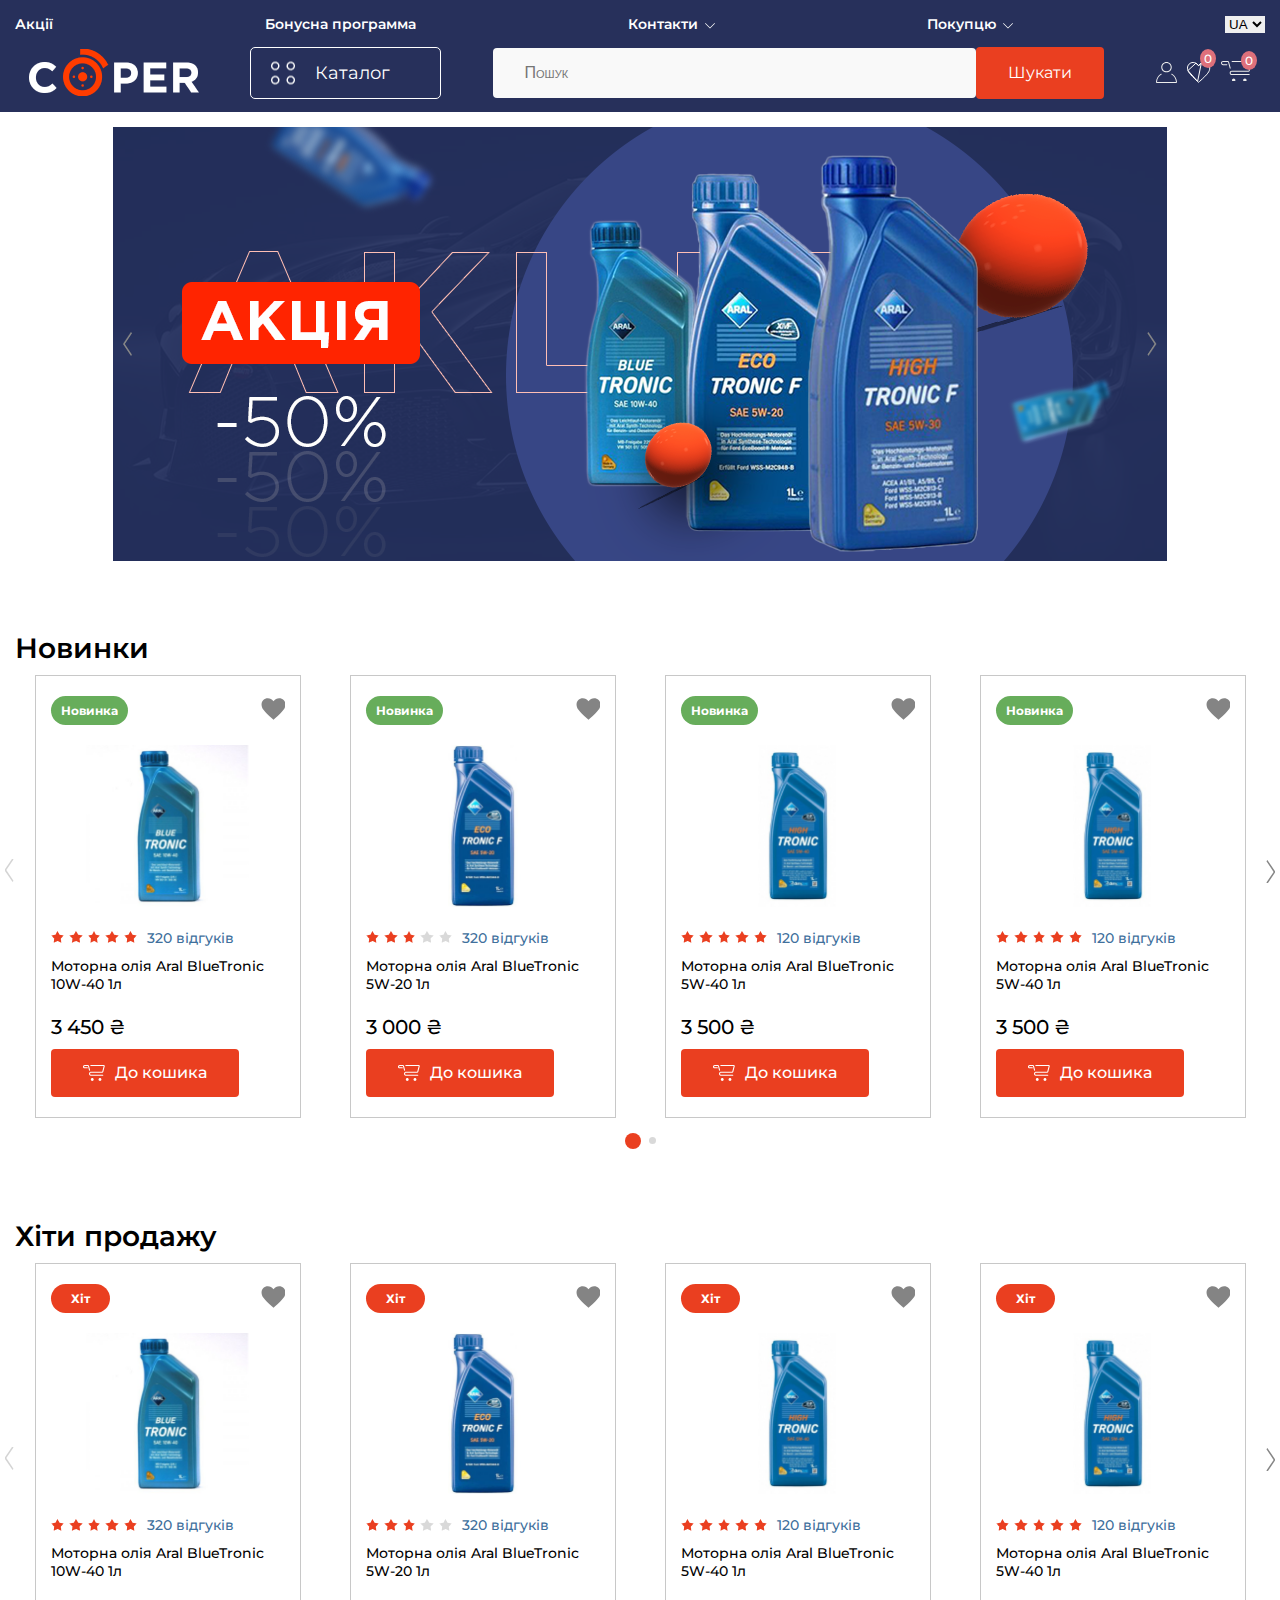
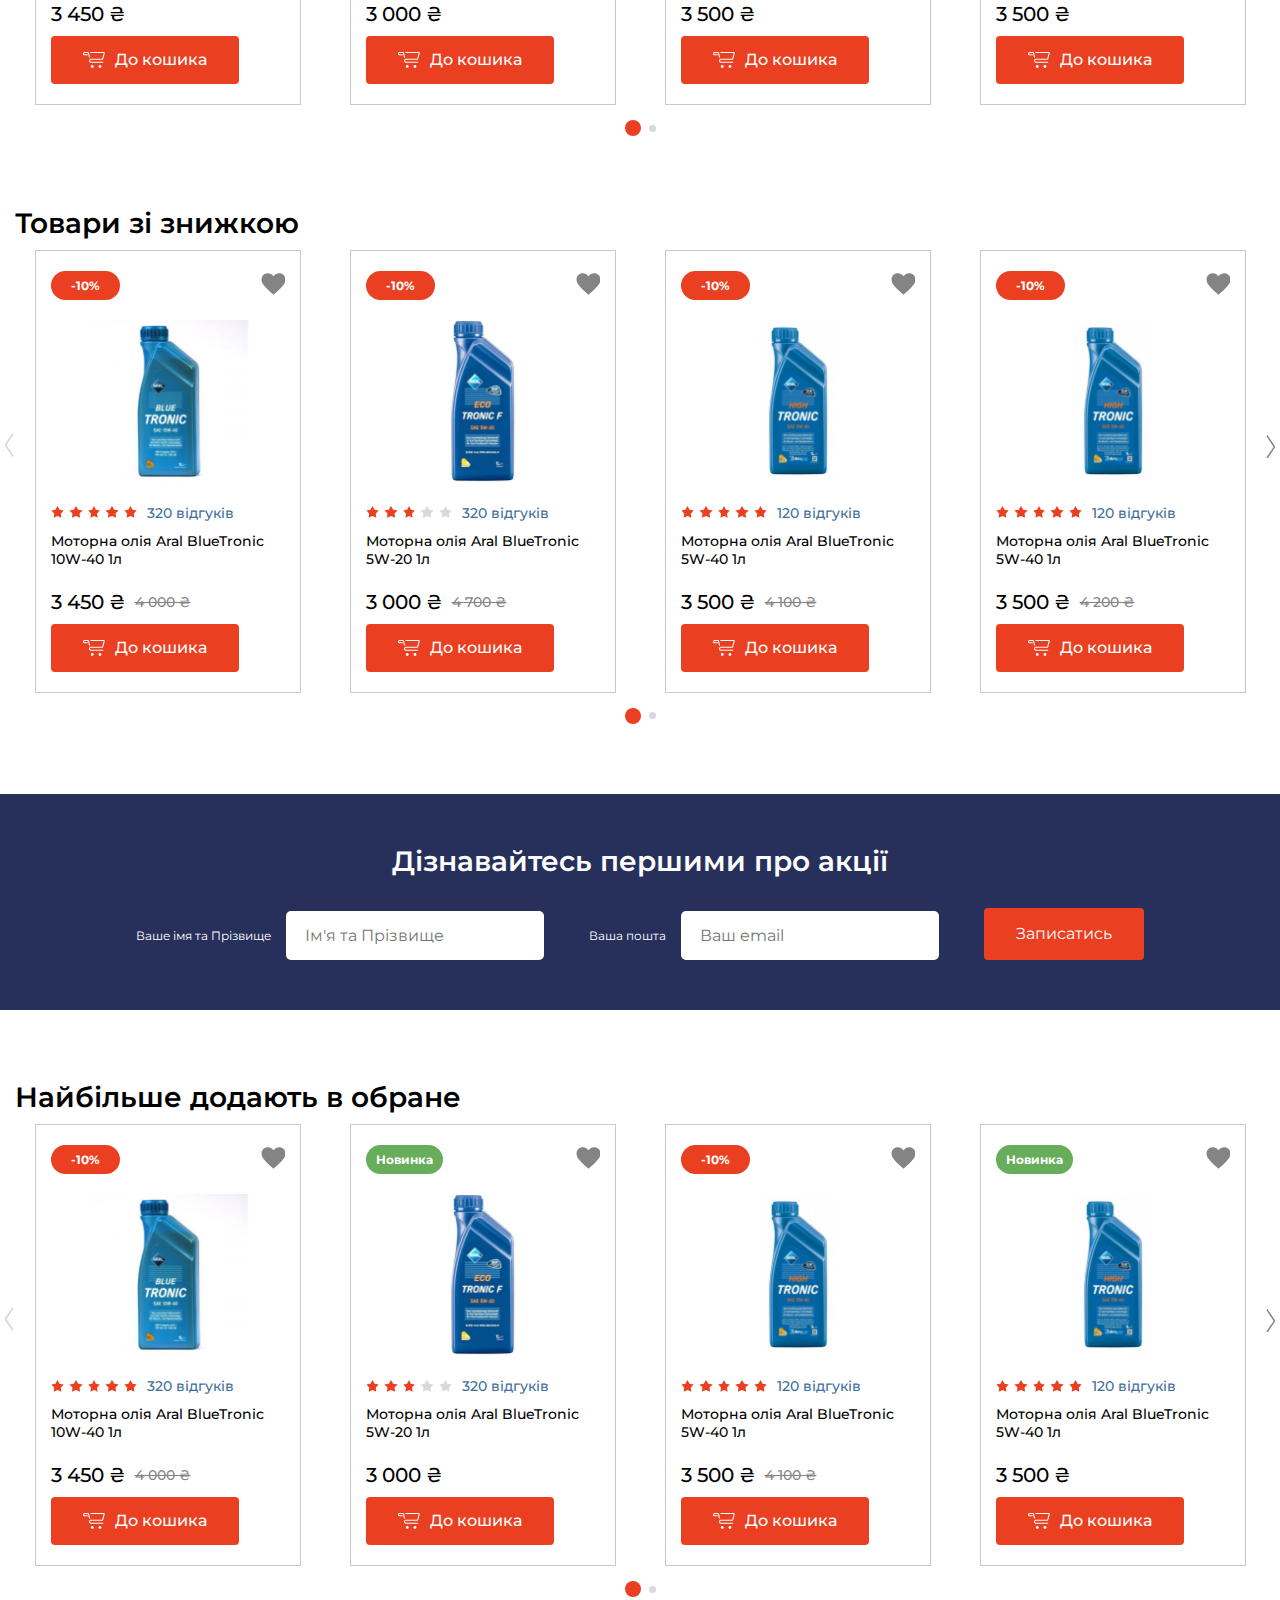
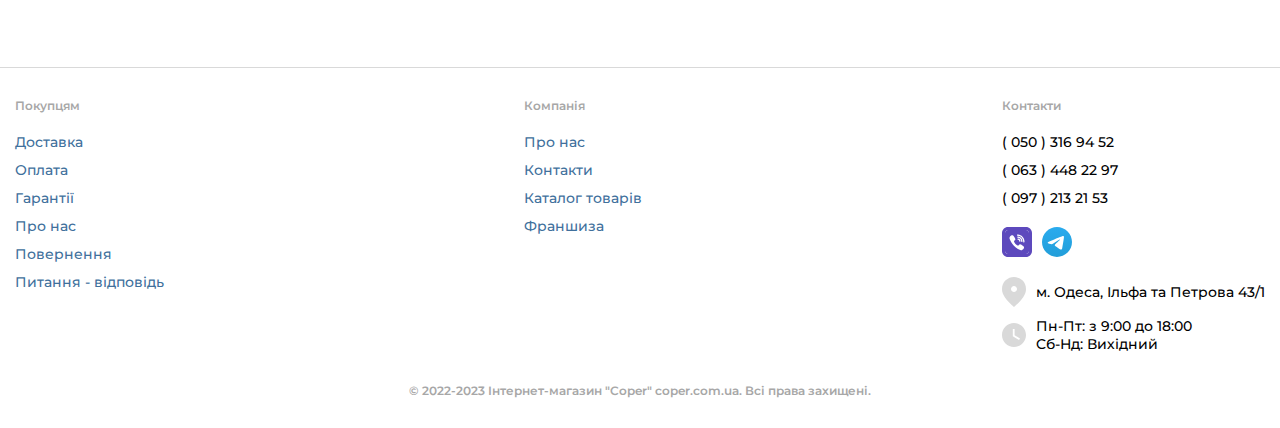
==== commit e1f72622: "adding favorite products" ====
--- a/index.html
+++ b/index.html
@@ -119,7 +119,7 @@
           <span class="burger__line"></span>
         </button>
 
-        <a href="#" class="header__logo">
+        <a href="./index.html" class="header__logo">
           <img class="nav__logo-1" src="./img/header/logo.png" alt="логотип">
               <img class="nav__logo-2" src="./img/header/logo sign 2.png" alt="логотип">
         </a>
@@ -317,8 +317,11 @@
           </div>
 
           <div class="header__icon liked">
+            <span class="liked__quantity">0</span>
             <div class="liked__icon">
-              <img src="./img/header/heart.svg" alt="иконка понравившигося товара">
+              <a href="./selected-products.html">
+                <img src="./img/header/heart.svg" alt="иконка понравившигося товара">
+              </a>
             </div>
           </div>
 
@@ -1188,7 +1191,6 @@
         </div>
       </div>
     </section>
-
   </main>
 
   <footer class="footer">
@@ -1344,7 +1346,7 @@
               <div class="form-modal__item">
                 <h3 class="form-modal__title">Електронна адреса</h3>
 
-                <input class="form-modal__input" placeholder="Ваш email" id="email" name="email" data-reg="^[-\w.]+@([A-z0-9][-A-z0-9]+\.)+[A-z]{2,4}$">
+                <input class="form-modal__input" type="email" placeholder="Ваш email" id="email" name="email" data-reg="^[-\w.]+@([A-z0-9][-A-z0-9]+\.)+[A-z]{2,4}$">
                 <label class="form-modal__label" for="#"></label>
               </div>
 
@@ -1384,7 +1386,7 @@
                 <div class="cart-content__fullprice">
                   <span class="fullprice">0 ₴</span>
                 </div>
-                <a href="#" class="cart-content__link button--orange">Оформити замовлення</a>
+                <a href="./orders.html" class="cart-content__link button--orange">Оформити замовлення</a>
               </div>
 						</div>            
           </div>
@@ -1525,6 +1527,6 @@
 <script src="./js/dropdown.js"></script>
 <script src="./js/tabs.js"></script>
 <script src="./js/cart.js"></script>
-<script src="./js/counter.js"></script>
+<script src="./js/favorites.js"></script>
 <script src="./js/validation.js"></script>
 </html>--- a/css/style.css
+++ b/css/style.css
@@ -1,9 +1,6 @@
 /* header */
-
 .header {
   background-color: var(--color-dark-blue);
-}
-.header__nav {
 }
 .header__items {
   padding: 13.5px;
@@ -11,10 +8,6 @@
   align-items: center;
   justify-content: space-between;
   gap: 10px;
-}
-.header__catalog {
-}
-.button--catalog {
 }
 /* catalog */
 .catalog {
@@ -90,9 +83,6 @@
 	display: block;
 }
 /* === */
-
-.header__form {
-}
 .header-form {
   display: flex;
   align-items: center;
@@ -133,14 +123,9 @@
   justify-content: space-between;
   gap: 10px;
 }
-.header__icon {
-}
-
 /*  */
 .header__nav {
   padding-top: 15px;
-}
-.nav {
 }
 .nav__list {
 	display: flex;
@@ -612,9 +597,8 @@
 	margin-bottom: 10px;
 	font-size: 12px;
 	font-style: normal;
-	font-weight: 400;
+	font-weight: 500;
 	line-height: 16px;
-	font-variant: small-caps;
 	color: var(--color-black);
 }
 .form-modal__input {
@@ -624,7 +608,6 @@
 	font-style: normal;
 	font-weight: 400;
 	line-height: 16px;
-	font-variant: small-caps;
 	font-family: 'Montserrat', sans-serif;
 	outline: none;
 }
@@ -915,6 +898,33 @@
 	}
 }
 
+/* favorites */
+.liked {
+	position: relative;
+}
+
+.liked__quantity {
+	position: absolute;
+	right: -5px;
+  bottom: 15px;
+	background-color: #de707b;
+	border-radius: 100%;
+	padding: 2px;
+	color: #fff;
+	font-size: 12px;
+	min-height: 16px;
+	min-width: 16px;
+	display: inline-flex;
+	align-items: center;
+	justify-content: center;
+}
+.product__liked {
+	cursor: pointer;
+}
+.product__liked:disabled {
+	opacity: 0.6;
+	pointer-events: none;
+}
 /* products */
 .products {
 	margin-top: 70px;
@@ -941,10 +951,6 @@
 	padding: 20px 15px;
 	border: 0.5px solid #C8C8C8;
 	background-color: #fff;
-}
-
-.product__image {
-	
 }
 .product__row {
 	margin-bottom: 20px;
@@ -1379,7 +1385,6 @@
 	font-style: normal;
 	font-weight: 400;
 	line-height: normal;
-	font-variant: small-caps;
 	color: var(--color-white);
 }
 .form-promotions__input {
@@ -1388,18 +1393,11 @@
 	font-style: normal;
 	font-weight: 400;
 	line-height: 16px;
-	font-variant: small-caps;
 	font-family: 'Montserrat', sans-serif;
 	outline: none;
 	border-radius: 5px;
 	color: var(--color-black);
 	background-color: var(--color-white);
-}
-.form-promotions__label {
-}
-.form-promotions__button {
-}
-.button--orange {
 }
 
 @media (max-width: 768px) {
@@ -1440,10 +1438,6 @@
 	padding-top: 30px;
 	border-top: 1px solid #D9D9D9;
 }
-.footer__container {
-}
-.container {
-}
 .footer__body {
 	display: flex;
 	align-items: flex-start;
@@ -1522,4 +1516,4 @@
 		flex-wrap: wrap;
 		row-gap: 20px;
 	}
-}+}
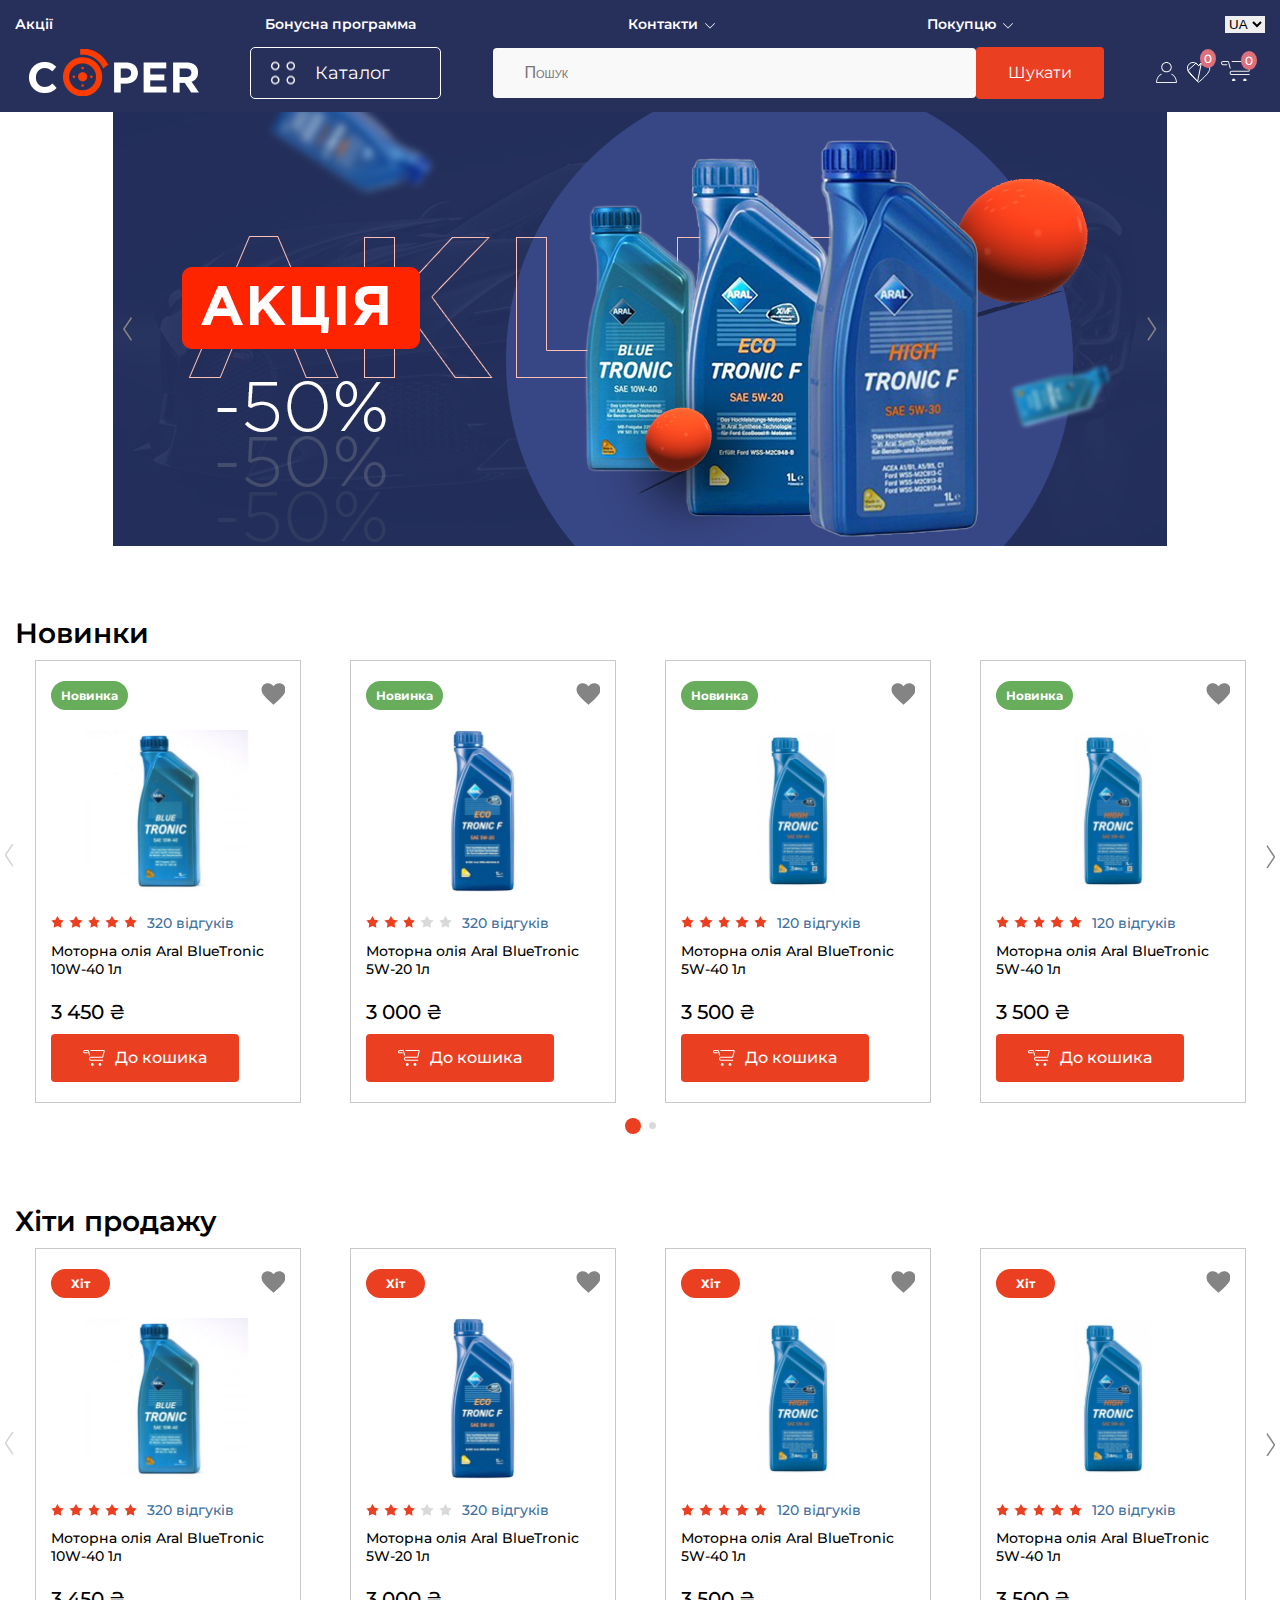
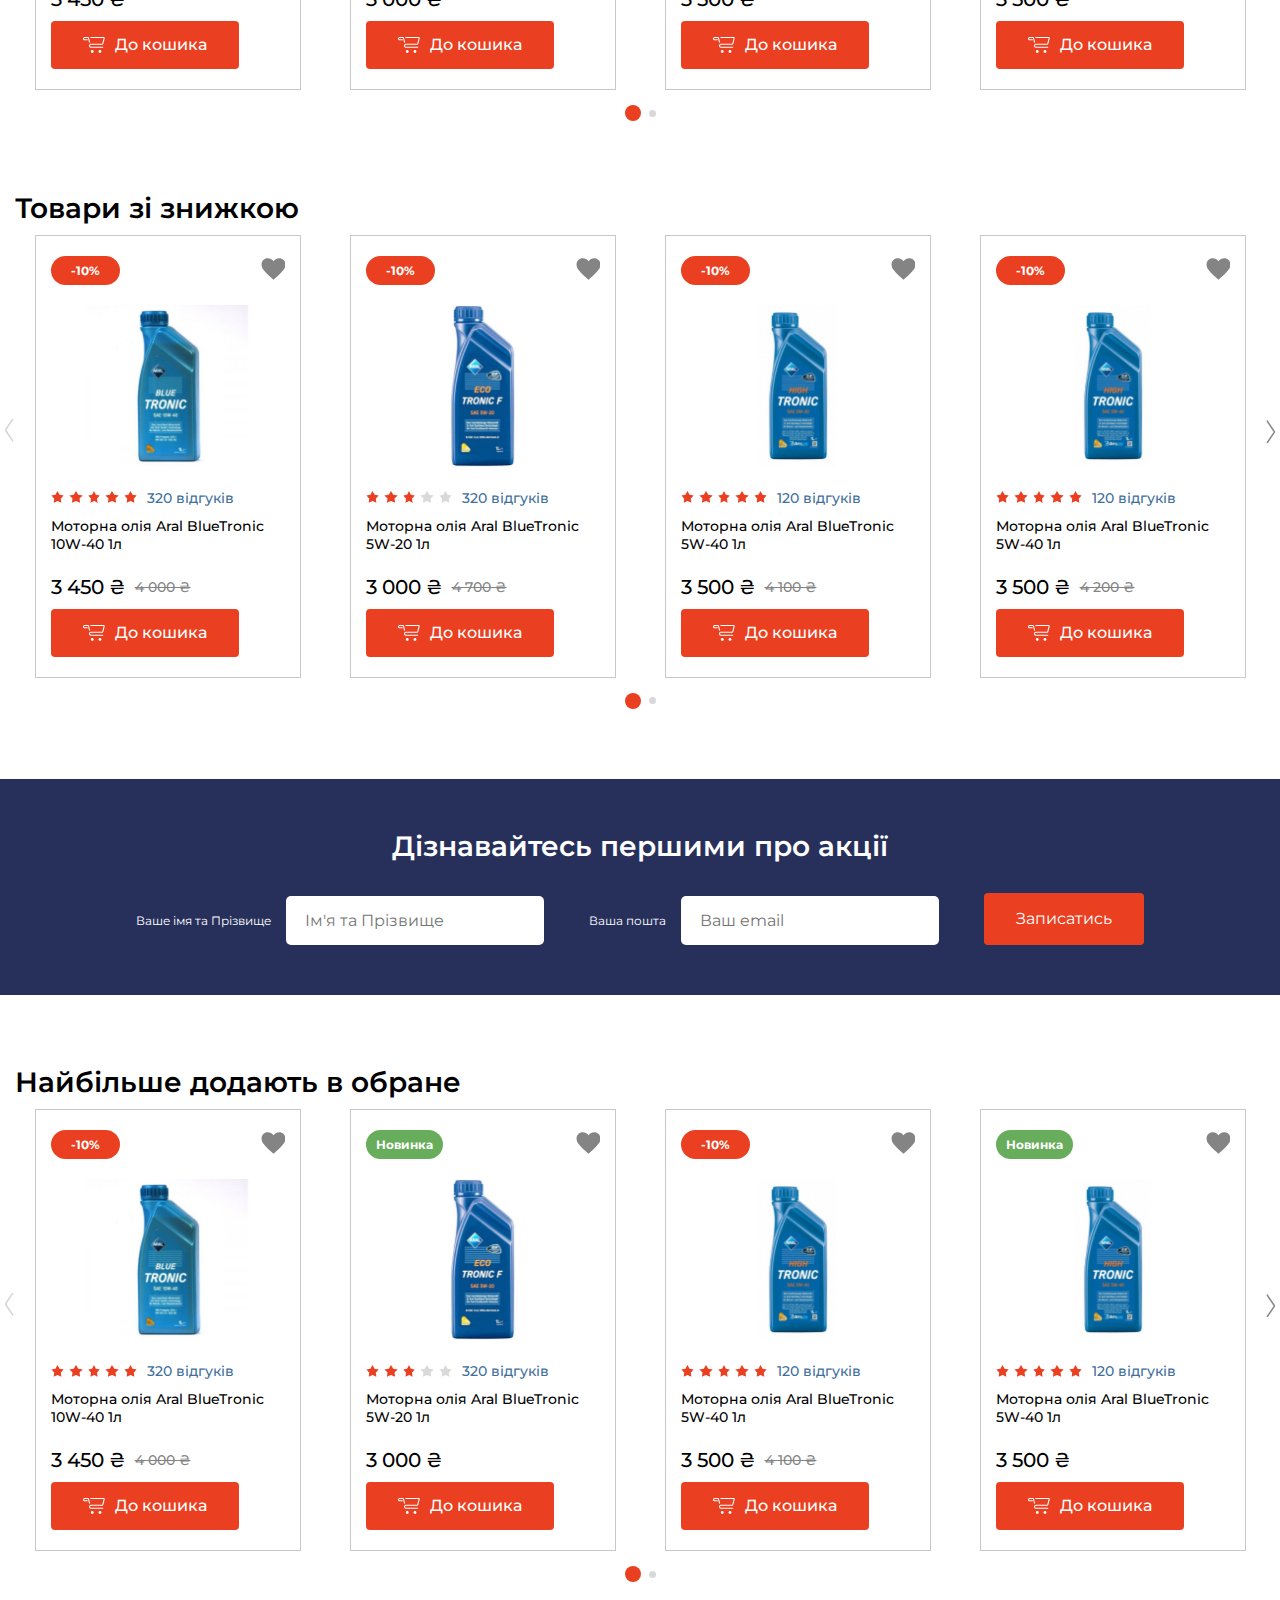
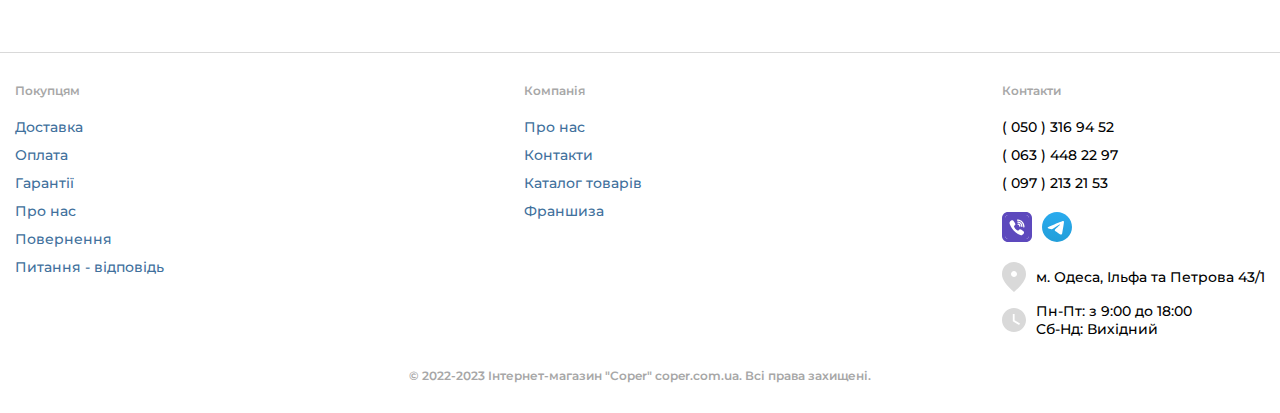
==== commit 507bd6d7: "page checkout" ====
--- a/index.html
+++ b/index.html
@@ -534,32 +534,32 @@
         <div class="swiper new-products">   
           <div class="swiper-wrapper new-products__wrapper">
             <div class="swiper-slide new-products__item">
-              <article class="product">
-                <div class="product__row">
-                  <div class="product__stiker product__stiker--green">Новинка</div>
-                  <button class="product__liked">
-                    <svg class="liked-svg" width="24" height="24" viewBox="0 0 20 18" fill="#848484" xmlns="http://www.w3.org/2000/svg">
-                      <path id="heart" d="M9.25271 16.952L10.4056 18L11.5584 16.952C13.3051 15.3799 14.7462 14.0262 15.8815 12.8908C17.0169 11.7555 17.9165 10.7465 18.5802 9.8641C19.244 8.98236 19.7069 8.17886 19.9689 7.45362C20.2309 6.72908 20.3619 5.99127 20.3619 5.24017C20.3619 3.75546 19.8595 2.51074 18.8548 1.50603C17.8508 0.502008 16.6064 0 15.1217 0C14.2134 0 13.3488 0.213799 12.5278 0.641397C11.7069 1.06969 10.9994 1.68559 10.4056 2.48908C9.81166 1.68559 9.10424 1.06969 8.28328 0.641397C7.46232 0.213799 6.59769 0 5.68939 0C4.20468 0 2.96031 0.502008 1.95629 1.50603C0.951577 2.51074 0.449219 3.75546 0.449219 5.24017C0.449219 5.99127 0.580223 6.72908 0.842232 7.45362C1.10424 8.17886 1.56712 8.98236 2.23088 9.8641C2.89463 10.7465 3.7942 11.7555 4.92957 12.8908C6.06494 14.0262 7.50599 15.3799 9.25271 16.952Z" fill=""/>
-                    </svg>
-                  </button>
-                </div>
-                <div class="product__image">
-                  <img src="./img/product/product.png" alt="">
-                </div>
-                <div class="product__props">
-                  <span class="product__rating">
-                    <img src="./img/liked/star_rating.png" alt="">
-                  </span>
-                  <span class="product__testimonials">320 відгуків</span>
-                </div>
-                <h3 class="product__title">
-                  <a href="#">Моторна олія Aral BlueTronic 10W-40 1л</a>
-                </h3>
-                <div class="product__price product-price">
-                  <span class="product-price__current product-price__current--red">3 450 ₴</span>
-                </div>
-                <button class="product__btn button--buy">До кошика</button>
-              </article>
+                <article class="product">
+                  <div class="product__row">
+                    <div class="product__stiker product__stiker--green">Новинка</div>
+                    <button class="product__liked">
+                      <svg class="liked-svg" width="24" height="24" viewBox="0 0 20 18" fill="#848484" xmlns="http://www.w3.org/2000/svg">
+                        <path id="heart" d="M9.25271 16.952L10.4056 18L11.5584 16.952C13.3051 15.3799 14.7462 14.0262 15.8815 12.8908C17.0169 11.7555 17.9165 10.7465 18.5802 9.8641C19.244 8.98236 19.7069 8.17886 19.9689 7.45362C20.2309 6.72908 20.3619 5.99127 20.3619 5.24017C20.3619 3.75546 19.8595 2.51074 18.8548 1.50603C17.8508 0.502008 16.6064 0 15.1217 0C14.2134 0 13.3488 0.213799 12.5278 0.641397C11.7069 1.06969 10.9994 1.68559 10.4056 2.48908C9.81166 1.68559 9.10424 1.06969 8.28328 0.641397C7.46232 0.213799 6.59769 0 5.68939 0C4.20468 0 2.96031 0.502008 1.95629 1.50603C0.951577 2.51074 0.449219 3.75546 0.449219 5.24017C0.449219 5.99127 0.580223 6.72908 0.842232 7.45362C1.10424 8.17886 1.56712 8.98236 2.23088 9.8641C2.89463 10.7465 3.7942 11.7555 4.92957 12.8908C6.06494 14.0262 7.50599 15.3799 9.25271 16.952Z" fill=""/>
+                      </svg>
+                    </button>
+                  </div>
+                  <div class="product__image">
+                    <img src="./img/product/product.png" alt="">
+                  </div>
+                  <div class="product__props">
+                    <span class="product__rating">
+                      <img src="./img/liked/star_rating.png" alt="">
+                    </span>
+                    <span class="product__testimonials">320 відгуків</span>
+                  </div>
+                  <h3 class="product__title">
+                    <a href="#">Моторна олія Aral BlueTronic 10W-40 1л</a>
+                  </h3>
+                  <div class="product__price product-price">
+                    <span class="product-price__current product-price__current--red">3 450 ₴</span>
+                  </div>
+                  <button class="product__btn button--buy">До кошика</button>
+                </article>
             </div>
 
             <div class="swiper-slide new-products__item">
--- a/css/setting.css
+++ b/css/setting.css
@@ -189,7 +189,7 @@
 }
 
 @media (max-width: 991px) {
-    
+  
 }
 
 @media (max-width: 768px) {
--- a/css/style.css
+++ b/css/style.css
@@ -1,5 +1,9 @@
 /* header */
 .header {
+	position: fixed;
+	top: 0;
+	width: 100%;
+	z-index: 10;
   background-color: var(--color-dark-blue);
 }
 .header__items {
@@ -321,7 +325,7 @@
 		padding: 11px 20px;
 	}
 	.header__items {
-		padding: 0;
+		padding: 15px 0;
 	}
 	.nav__logo-1 {
 		display: none;
@@ -377,10 +381,6 @@
 
 	.mobile-back {
 		display: block;
-	}
-
-	.header {
-		padding: 15px 0;
 	}
 
 	.nav {
@@ -637,7 +637,7 @@
 
 /* get-started */
 .get-started {
-	margin-top: 15px;
+	padding-top: 112px;
 }
 .get-started__body .catalog {
 	display: none;
@@ -921,9 +921,8 @@
 .product__liked {
 	cursor: pointer;
 }
-.product__liked:disabled {
-	opacity: 0.6;
-	pointer-events: none;
+.product__liked.active svg {
+	fill: red;
 }
 /* products */
 .products {
@@ -1034,7 +1033,7 @@
 	color: #848484;
 	text-decoration: line-through;
 }
-.product__btn:disabled {
+.product__btn.active {
 	opacity: 0.4;
 	pointer-events: none;
 }
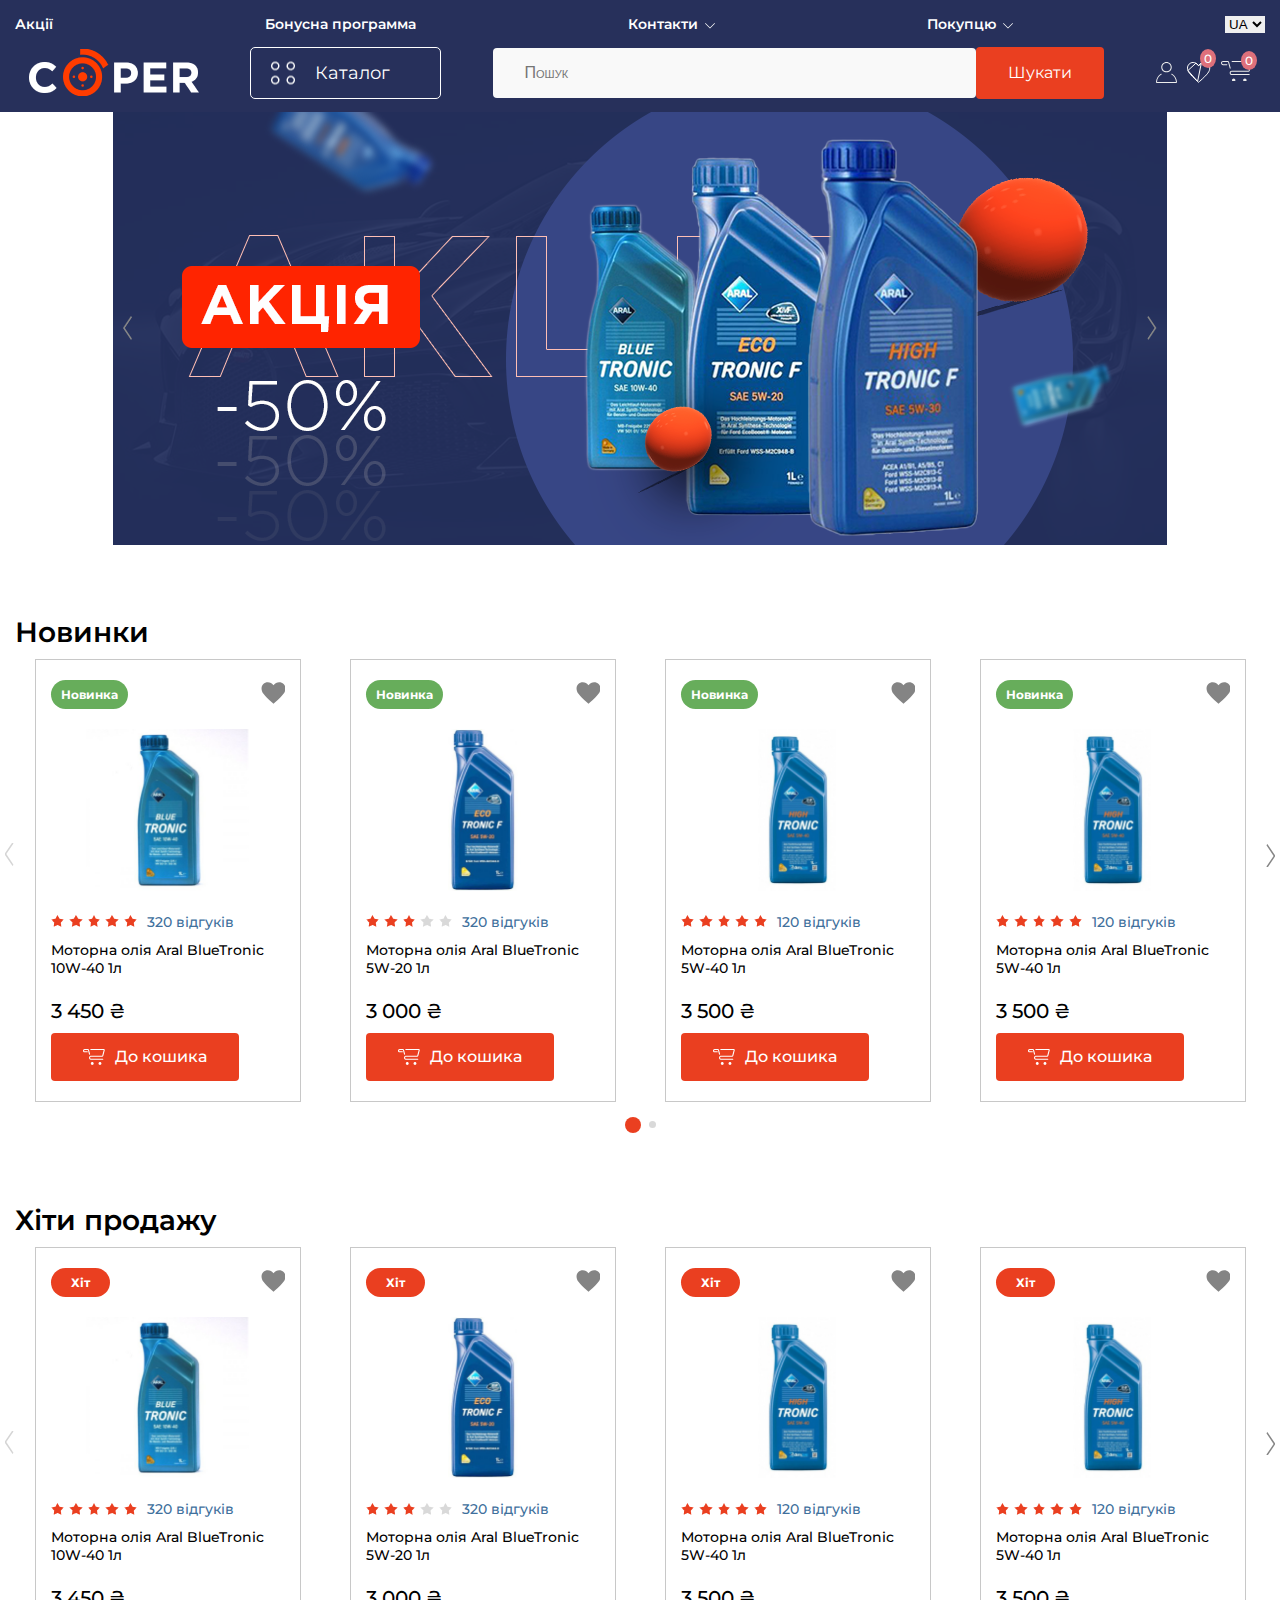
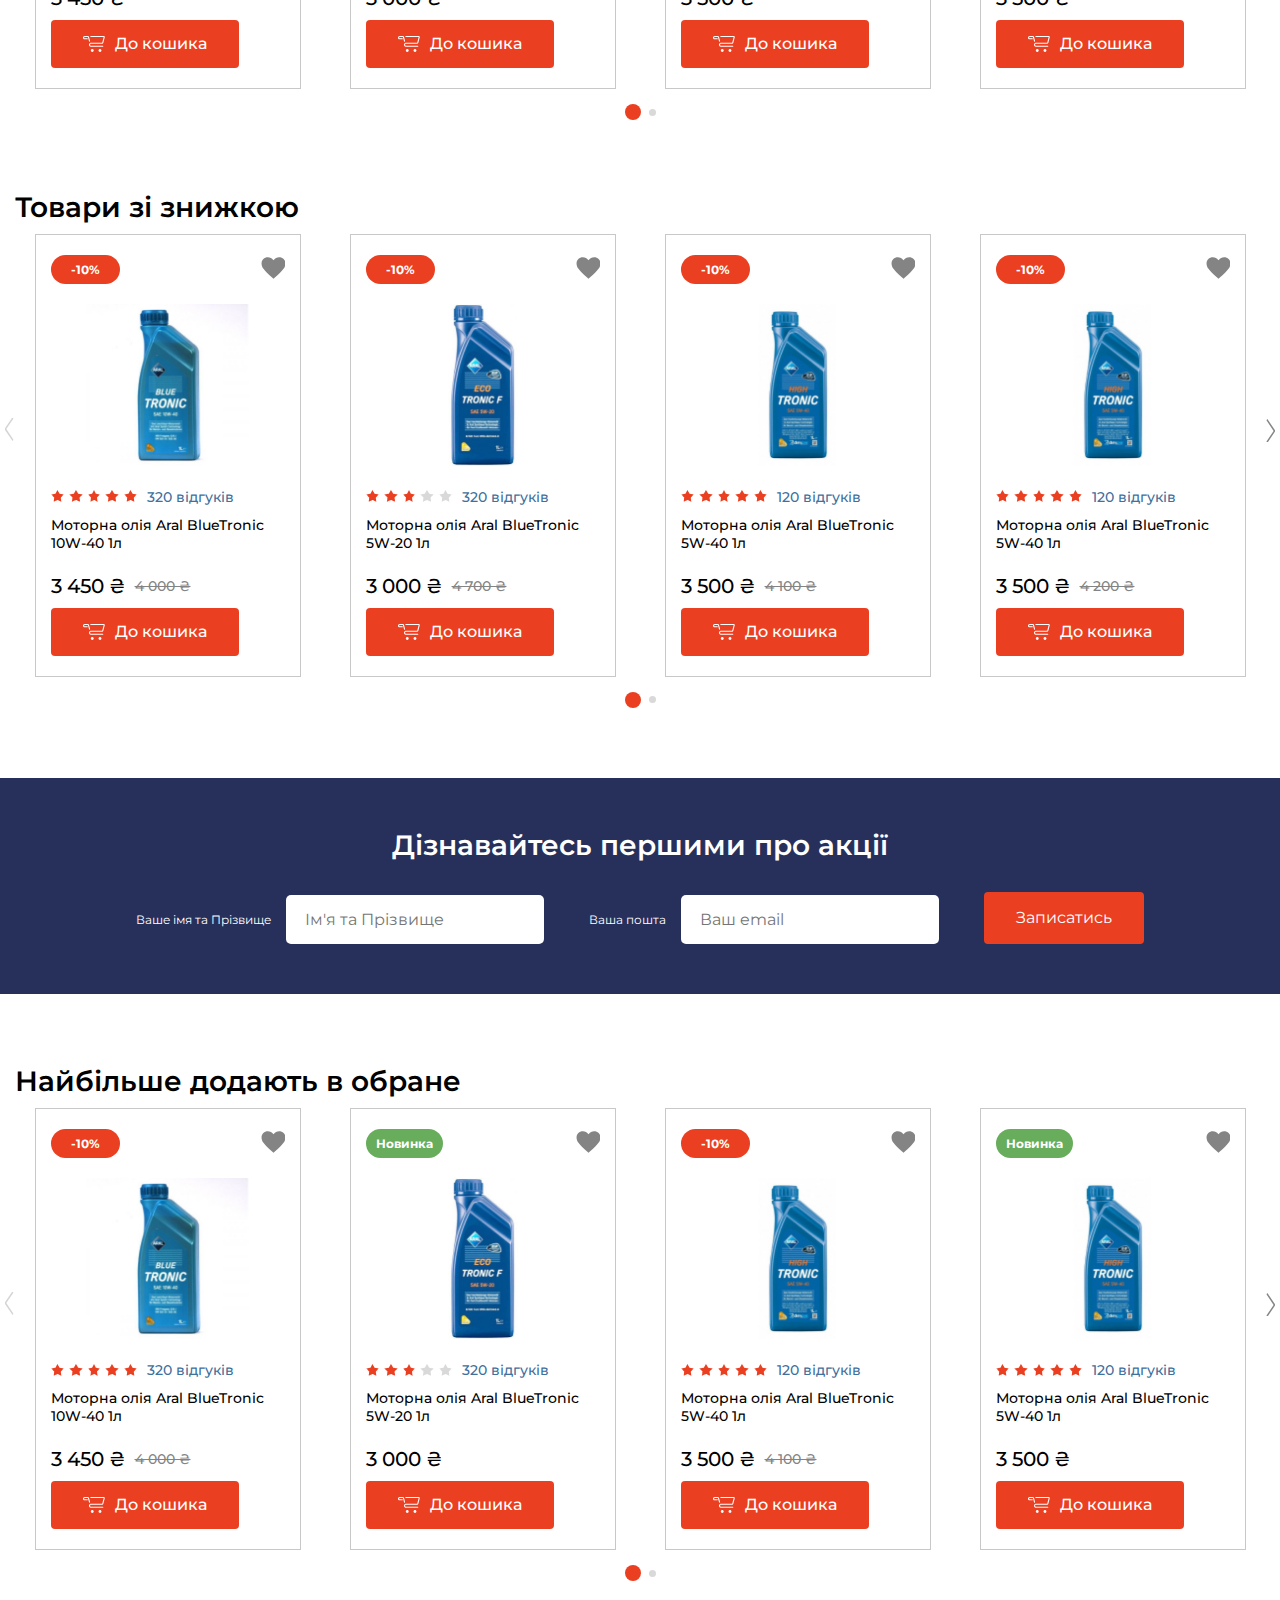
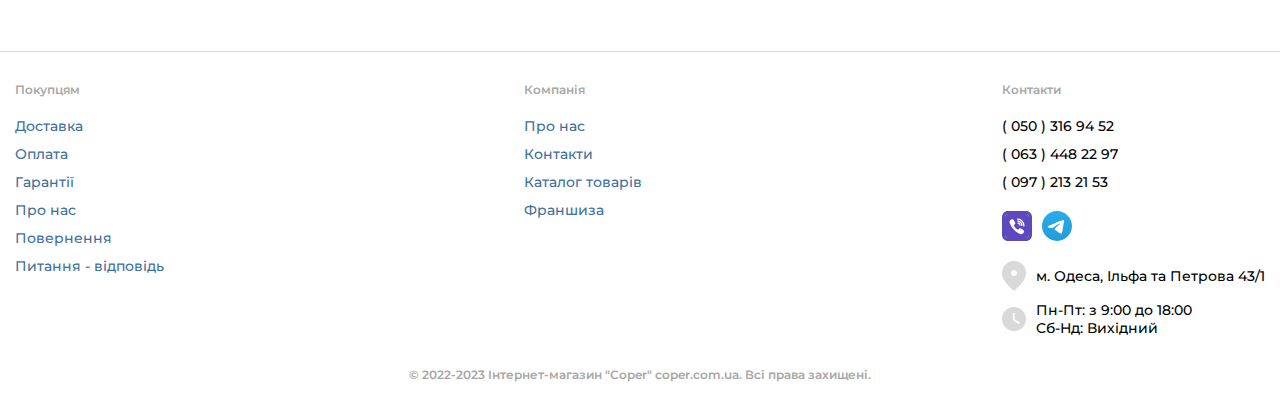
==== commit b49347e0: "page product and minor changes" ====
--- a/index.html
+++ b/index.html
@@ -553,7 +553,7 @@
                     <span class="product__testimonials">320 відгуків</span>
                   </div>
                   <h3 class="product__title">
-                    <a href="#">Моторна олія Aral BlueTronic 10W-40 1л</a>
+                    <a href="./product-page.html">Моторна олія Aral BlueTronic 10W-40 1л</a>
                   </h3>
                   <div class="product__price product-price">
                     <span class="product-price__current product-price__current--red">3 450 ₴</span>
@@ -582,7 +582,7 @@
                   <span class="product__testimonials">320 відгуків</span>
                 </div>
                 <h3 class="product__title">
-                  <a href="#">Моторна олія Aral BlueTronic 5W-20 1л</a>
+                  <a href="./product-page.html">Моторна олія Aral BlueTronic 5W-20 1л</a>
                 </h3>
                 <div class="product__price product-price">
                   <span class="product-price__current product-price__current--red">3 000 ₴</span>
@@ -611,7 +611,7 @@
                   <span class="product__testimonials">120 відгуків</span>
                 </div>
                 <h3 class="product__title">
-                  <a href="#">Моторна олія Aral BlueTronic 5W-40 1л</a>
+                  <a href="./product-page.html">Моторна олія Aral BlueTronic 5W-40 1л</a>
                 </h3>
                 <div class="product__price product-price">
                   <span class="product-price__current product-price__current--red">3 500 ₴</span>
@@ -640,7 +640,7 @@
                   <span class="product__testimonials">120 відгуків</span>
                 </div>
                 <h3 class="product__title">
-                  <a href="#">Моторна олія Aral BlueTronic 5W-40 1л</a>
+                  <a href="./product-page.html">Моторна олія Aral BlueTronic 5W-40 1л</a>
                 </h3>
                 <div class="product__price product-price">
                   <span class="product-price__current product-price__current--red">3 500 ₴</span>
@@ -668,7 +668,7 @@
                   <span class="product__testimonials">20 відгуків</span>
                 </div>
                 <h3 class="product__title">
-                  <a href="#">Моторна олія Aral BlueTronic 10W-40 4л</a>
+                  <a href="./product-page.html">Моторна олія Aral BlueTronic 10W-40 4л</a>
                 </h3>
                 <div class="product__price product-price">
                   <span class="product-price__current product-price__current--red">3 500 ₴</span>
@@ -711,7 +711,7 @@
                   <span class="product__testimonials">320 відгуків</span>
                 </div>
                 <h3 class="product__title">
-                  <a href="#">Моторна олія Aral BlueTronic 10W-40 1л</a>
+                  <a href="./product-page.html">Моторна олія Aral BlueTronic 10W-40 1л</a>
                 </h3>
                 <div class="product__price product-price">
                   <span class="product-price__current product-price__current--red">3 450 ₴</span>
@@ -740,7 +740,7 @@
                   <span class="product__testimonials">320 відгуків</span>
                 </div>
                 <h3 class="product__title">
-                  <a href="#">Моторна олія Aral BlueTronic 5W-20 1л</a>
+                  <a href="./product-page.html">Моторна олія Aral BlueTronic 5W-20 1л</a>
                 </h3>
                 <div class="product__price product-price">
                   <span class="product-price__current product-price__current--red">3 000 ₴</span>
@@ -769,7 +769,7 @@
                   <span class="product__testimonials">120 відгуків</span>
                 </div>
                 <h3 class="product__title">
-                  <a href="#">Моторна олія Aral BlueTronic 5W-40 1л</a>
+                  <a href="./product-page.html">Моторна олія Aral BlueTronic 5W-40 1л</a>
                 </h3>
                 <div class="product__price product-price">
                   <span class="product-price__current product-price__current--red">3 500 ₴</span>
@@ -798,7 +798,7 @@
                   <span class="product__testimonials">120 відгуків</span>
                 </div>
                 <h3 class="product__title">
-                  <a href="#">Моторна олія Aral BlueTronic 5W-40 1л</a>
+                  <a href="./product-page.html">Моторна олія Aral BlueTronic 5W-40 1л</a>
                 </h3>
                 <div class="product__price product-price">
                   <span class="product-price__current product-price__current--red">3 500 ₴</span>
@@ -826,7 +826,7 @@
                   <span class="product__testimonials">20 відгуків</span>
                 </div>
                 <h3 class="product__title">
-                  <a href="#">Моторна олія Aral BlueTronic 10W-40 4л</a>
+                  <a href="./product-page.html">Моторна олія Aral BlueTronic 10W-40 4л</a>
                 </h3>
                 <div class="product__price product-price">
                   <span class="product-price__current product-price__current--red">3 500 ₴</span>
@@ -869,7 +869,7 @@
                   <span class="product__testimonials">320 відгуків</span>
                 </div>
                 <h3 class="product__title">
-                  <a href="#">Моторна олія Aral BlueTronic 10W-40 1л</a>
+                  <a href="./product-page.html">Моторна олія Aral BlueTronic 10W-40 1л</a>
                 </h3>
                 <div class="product__price product-price">
                   <span class="product-price__current product-price__current--red">3 450 ₴</span>
@@ -899,7 +899,7 @@
                   <span class="product__testimonials">320 відгуків</span>
                 </div>
                 <h3 class="product__title">
-                  <a href="#">Моторна олія Aral BlueTronic 5W-20 1л</a>
+                  <a href="./product-page.html">Моторна олія Aral BlueTronic 5W-20 1л</a>
                 </h3>
                 <div class="product__price product-price">
                   <span class="product-price__current product-price__current--red">3 000 ₴</span>
@@ -929,7 +929,7 @@
                   <span class="product__testimonials">120 відгуків</span>
                 </div>
                 <h3 class="product__title">
-                  <a href="#">Моторна олія Aral BlueTronic 5W-40 1л</a>
+                  <a href="./product-page.html">Моторна олія Aral BlueTronic 5W-40 1л</a>
                 </h3>
                 <div class="product__price product-price">
                   <span class="product-price__current product-price__current--red">3 500 ₴</span>
@@ -959,7 +959,7 @@
                   <span class="product__testimonials">120 відгуків</span>
                 </div>
                 <h3 class="product__title">
-                  <a href="#">Моторна олія Aral BlueTronic 5W-40 1л</a>
+                  <a href="./product-page.html">Моторна олія Aral BlueTronic 5W-40 1л</a>
                 </h3>
                 <div class="product__price product-price">
                   <span class="product-price__current product-price__current--red">3 500 ₴</span>
@@ -988,7 +988,7 @@
                   <span class="product__testimonials">20 відгуків</span>
                 </div>
                 <h3 class="product__title">
-                  <a href="#">Моторна олія Aral BlueTronic 10W-40 4л</a>
+                  <a href="./product-page.html">Моторна олія Aral BlueTronic 10W-40 4л</a>
                 </h3>
                 <div class="product__price product-price">
                   <span class="product-price__current product-price__current--red">3 500 ₴</span>
@@ -1057,7 +1057,7 @@
                   <span class="product__testimonials">320 відгуків</span>
                 </div>
                 <h3 class="product__title">
-                  <a href="#">Моторна олія Aral BlueTronic 10W-40 1л</a>
+                  <a href="./product-page.html">Моторна олія Aral BlueTronic 10W-40 1л</a>
                 </h3>
                 <div class="product__price product-price">
                   <span class="product-price__current product-price__current--red">3 450 ₴</span>
@@ -1087,7 +1087,7 @@
                   <span class="product__testimonials">320 відгуків</span>
                 </div>
                 <h3 class="product__title">
-                  <a href="#">Моторна олія Aral BlueTronic 5W-20 1л</a>
+                  <a href="./product-page.html">Моторна олія Aral BlueTronic 5W-20 1л</a>
                 </h3>
                 <div class="product__price product-price">
                   <span class="product-price__current product-price__current--red">3 000 ₴</span>
@@ -1116,7 +1116,7 @@
                   <span class="product__testimonials">120 відгуків</span>
                 </div>
                 <h3 class="product__title">
-                  <a href="#">Моторна олія Aral BlueTronic 5W-40 1л</a>
+                  <a href="./product-page.html">Моторна олія Aral BlueTronic 5W-40 1л</a>
                 </h3>
                 <div class="product__price product-price">
                   <span class="product-price__current product-price__current--red">3 500 ₴</span>
@@ -1146,7 +1146,7 @@
                   <span class="product__testimonials">120 відгуків</span>
                 </div>
                 <h3 class="product__title">
-                  <a href="#">Моторна олія Aral BlueTronic 5W-40 1л</a>
+                  <a href="./product-page.html">Моторна олія Aral BlueTronic 5W-40 1л</a>
                 </h3>
                 <div class="product__price product-price">
                   <span class="product-price__current product-price__current--red">3 500 ₴</span>
@@ -1174,7 +1174,7 @@
                   <span class="product__testimonials">20 відгуків</span>
                 </div>
                 <h3 class="product__title">
-                  <a href="#">Моторна олія Aral BlueTronic 10W-40 4л</a>
+                  <a href="./product-page.html">Моторна олія Aral BlueTronic 10W-40 4л</a>
                 </h3>
                 <div class="product__price product-price">
                   <span class="product-price__current product-price__current--red">3 500 ₴</span>
@@ -1414,7 +1414,7 @@
                     <span class="product__testimonials">320 відгуків</span>
                   </div>
                   <h3 class="product__title">
-                    <a href="#">Моторна олія Aral BlueTronic 10W-40 1л</a>
+                    <a href="./product-page.html">Моторна олія Aral BlueTronic 10W-40 1л</a>
                   </h3>
                   <div class="product__price product-price">
                     <span class="product-price__current product-price__current--red">3 450 ₴</span>
@@ -1444,7 +1444,7 @@
                     <span class="product__testimonials">320 відгуків</span>
                   </div>
                   <h3 class="product__title">
-                    <a href="#">Моторна олія Aral BlueTronic 5W-20 1л</a>
+                    <a href="./product-page.html">Моторна олія Aral BlueTronic 5W-20 1л</a>
                   </h3>
                   <div class="product__price product-price">
                     <span class="product-price__current product-price__current--red">3 000 ₴</span>
@@ -1474,7 +1474,7 @@
                     <span class="product__testimonials">120 відгуків</span>
                   </div>
                   <h3 class="product__title">
-                    <a href="#">Моторна олія Aral BlueTronic 5W-40 1л</a>
+                    <a href="./product-page.html">Моторна олія Aral BlueTronic 5W-40 1л</a>
                   </h3>
                   <div class="product__price product-price">
                     <span class="product-price__current product-price__current--red">3 500 ₴</span>
@@ -1503,7 +1503,7 @@
                     <span class="product__testimonials">200 відгуків</span>
                   </div>
                   <h3 class="product__title">
-                    <a href="#">Моторна олія Aral BlueTronic 5W-30 1л</a>
+                    <a href="./product-page.html">Моторна олія Aral BlueTronic 5W-30 1л</a>
                   </h3>
                   <div class="product__price product-price">
                     <span class="product-price__current product-price__current--red">3 300 ₴</span>
--- a/css/style.css
+++ b/css/style.css
@@ -637,7 +637,7 @@
 
 /* get-started */
 .get-started {
-	padding-top: 112px;
+	padding-top: 111px;
 }
 .get-started__body .catalog {
 	display: none;
